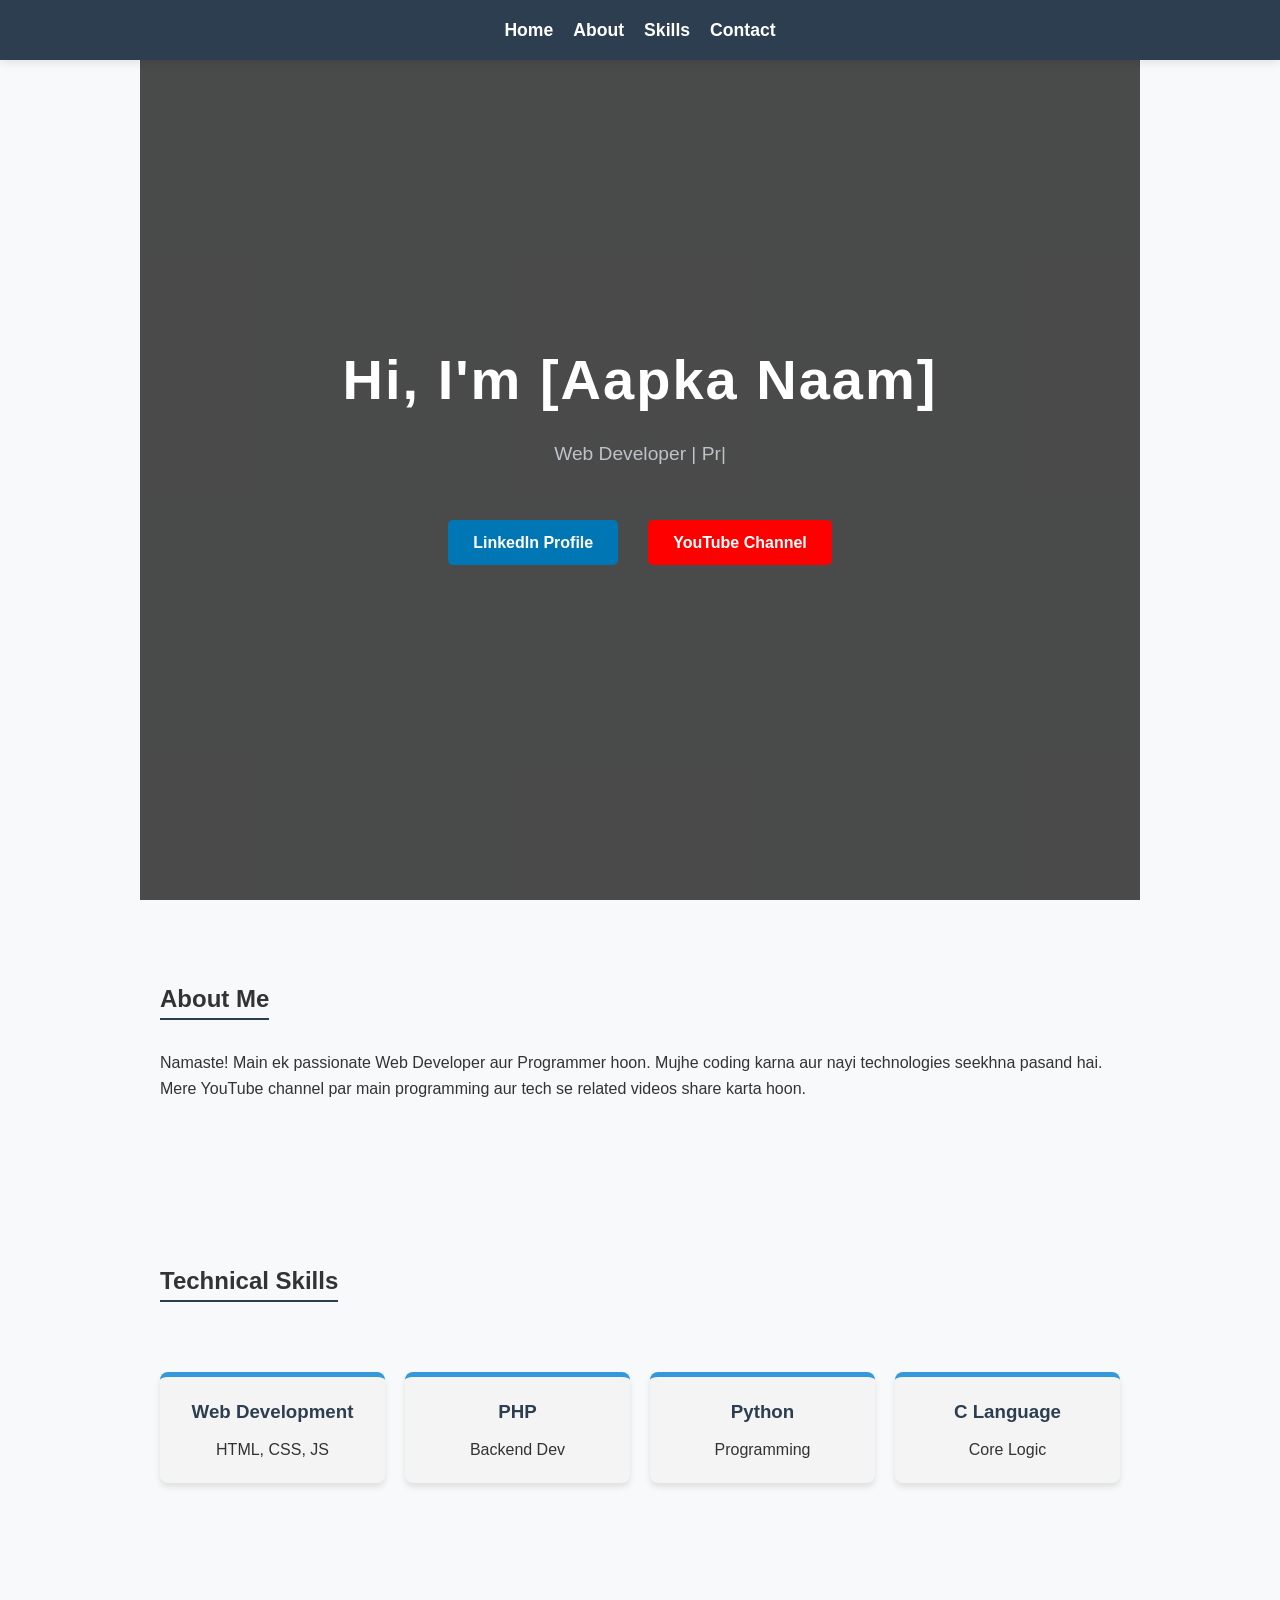
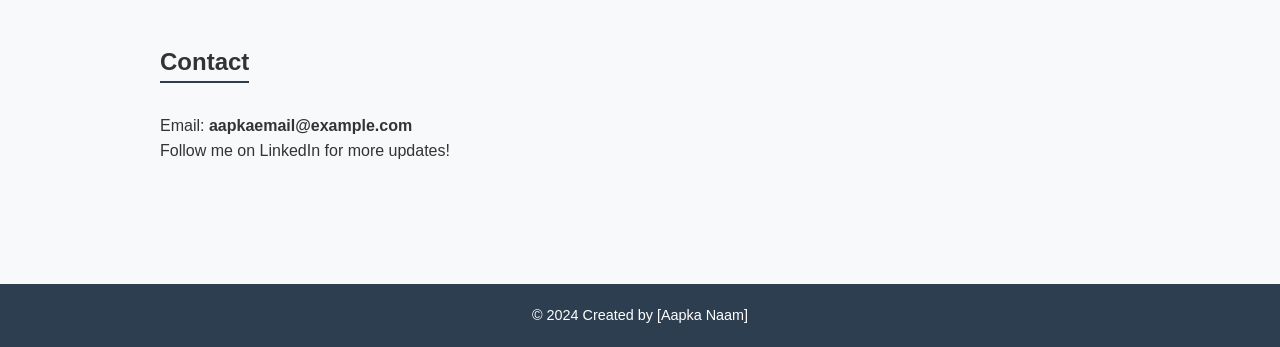
==== index.html @ 99a3a232 "first commit" ====
<!DOCTYPE html>
<html lang="en">
<head>
    <meta charset="UTF-8">
    <meta name="viewport" content="width=device-width, initial-scale=1.0">
    <title>My Portfolio</title>
    <link rel="stylesheet" href="style.css">
    <style>
        /* General Styles */
        body { font-family: 'Arial', sans-serif; margin: 0; padding: 0; line-height: 1.6; color: #333; scroll-behavior: smooth; }
        header { background: #2c3e50; color: #fff; padding: 1rem 0; position: fixed; width: 100%; top: 0; z-index: 1000; }
        nav { display: flex; justify-content: center; gap: 20px; }
        nav a { color: white; text-decoration: none; font-weight: bold; }



        .hero {
    height: 100vh;
    /* Coding background image with dark overlay */
    background: linear-gradient(rgba(0, 0, 0, 0.7), rgba(0, 0, 0, 0.7)), url('https://images.unsplash.com/photo-1498050108023-c5249f4df085?q=80&w=2072&auto=format&fit=crop'); 
    background-size: cover;
    background-position: center;
    background-attachment: fixed; /* Parallax effect ke liye */
    display: flex;
    flex-direction: column;
    justify-content: center;
    align-items: center;
    color: white;
    text-align: center;
}
        /* Sections */
        section { padding: 80px 20px; max-width: 1000px; margin: auto; }
        h2 { border-bottom: 2px solid #2c3e50; display: inline-block; margin-bottom: 30px; }

        /* Skills Grid */
        .skills-container { display: grid; grid-template-columns: repeat(auto-fit, minmax(150px, 1fr)); gap: 20px; text-align: center; }
        .skill-card { padding: 20px; background: #f4f4f4; border-radius: 8px; transition: 0.3s; box-shadow: 0 4px 6px rgba(0,0,0,0.1); }
        .skill-card:hover { transform: translateY(-5px); background: #2c3e50; color: white; }

        /* Social Links */
        .links-container { display: flex; justify-content: center; gap: 30px; margin-top: 20px; }
        .btn { padding: 10px 25px; border-radius: 5px; text-decoration: none; color: white; font-weight: bold; transition: 0.3s; }
        .btn-youtube { background: #ff0000; }
        .btn-linkedin { background: #0077b5; }
        .btn:hover { opacity: 0.8; }

        footer { text-align: center; padding: 20px; background: #2c3e50; color: white; }
    </style>
</head>
<body>

    <header>
        <nav>
            <a href="#home">Home</a>
            <a href="#about">About</a>
            <a href="#skills">Skills</a>
            <a href="#contact">Contact</a>
        </nav>
    </header>

    <section id="home" class="hero">
        <h1>Hi, I'm [Aapka Naam]</h1>
        <p>Web Developer | Programmer | Content Creator</p>
        <div class="links-container">
            <a href="Aapki-LinkedIn-Link" target="_blank" class="btn btn-linkedin">LinkedIn Profile</a>
            <a href="Aapki-YouTube-Link" target="_blank" class="btn btn-youtube">YouTube Channel</a>
        </div>
    </section>

    <section id="about">
        <h2>About Me</h2>
        <p>Namaste! Main ek passionate Web Developer aur Programmer hoon. Mujhe coding karna aur nayi technologies seekhna pasand hai. Mere YouTube channel par main programming aur tech se related videos share karta hoon.</p>
    </section>

    <section id="skills">
        <h2>Technical Skills</h2>
        <div class="skills-container">
            <div class="skill-card"><h3>Web Development</h3><p>HTML, CSS, JS</p></div>
            <div class="skill-card"><h3>PHP</h3><p>Backend Dev</p></div>
            <div class="skill-card"><h3>Python</h3><p>Programming</p></div>
            <div class="skill-card"><h3>C Language</h3><p>Core Logic</p></div>
        </div>
    </section>

    <section id="contact">
        <h2>Contact</h2>
        <p>Email: <strong>aapkaemail@example.com</strong></p>
        <p>Follow me on LinkedIn for more updates!</p>
    </section>

    <footer>
        <p>&copy; 2024 Created by [Aapka Naam]</p>
    </footer>

<script src="Script.js"></script>
</body>
</html>
---- style.css ----
/* 1. Global Reset */
* {
    margin: 0;
    padding: 0;
    box-sizing: border-box;
    font-family: 'Segoe UI', Tahoma, Geneva, Verdana, sans-serif;
}

/* 2. Page Smooth Scrolling */
html {
    scroll-behavior: smooth;
}

body {
    background-color: #f8f9fa;
    color: #333;
}

/* 3. Header & Navigation */
header {
    background: rgba(44, 62, 80, 0.95);
    backdrop-filter: blur(10px); /* Glass effect */
    color: white;
    padding: 15px 0;
    position: fixed;
    width: 100%;
    top: 0;
    z-index: 1000;
    box-shadow: 0 2px 10px rgba(0,0,0,0.1);
}

nav {
    display: flex;
    justify-content: center;
    gap: 30px;
}

nav a {
    color: #ecf0f1;
    text-decoration: none;
    font-size: 1.1rem;
    font-weight: 500;
    transition: 0.3s color;
}

nav a:hover {
    color: #3498db;
}

/* 4. Hero Section Styling */
.hero {
    height: 100vh;
    display: flex;
    flex-direction: column;
    justify-content: center;
    align-items: center;
    background: linear-gradient(135deg, #2c3e50 0%, #000000 100%);
    color: white;
    text-align: center;
    padding: 0 20px;
}

.hero h1 {
    font-size: 3.5rem;
    margin-bottom: 15px;
    letter-spacing: 2px;
}

.hero p {
    font-size: 1.2rem;
    color: #bdc3c7;
    margin-bottom: 30px;
}

/* 5. Buttons Styling */
.links-container {
    display: flex;
    gap: 15px;
}

.btn {
    padding: 12px 25px;
    border-radius: 30px;
    text-decoration: none;
    font-weight: bold;
    transition: transform 0.3s, box-shadow 0.3s;
}

.btn-youtube { background: #e67e22; } /* YouTube Orange/Red */
.btn-linkedin { background: #2980b9; } /* LinkedIn Blue */

.btn:hover {
    transform: translateY(-3px);
    box-shadow: 0 5px 15px rgba(0,0,0,0.3);
}

/* 6. Skills Section (CSS Grid) */
.skills-container {
    display: grid;
    grid-template-columns: repeat(auto-fit, minmax(200px, 1fr));
    gap: 25px;
    margin-top: 40px;
}

.skill-card {
    background: white;
    padding: 30px;
    border-radius: 12px;
    text-align: center;
    box-shadow: 0 4px 6px rgba(0,0,0,0.05);
    transition: 0.3s;
    border-top: 5px solid #3498db;
}

.skill-card:hover {
    transform: translateY(-10px);
    box-shadow: 0 12px 20px rgba(0,0,0,0.1);
}

.skill-card h3 {
    margin-bottom: 10px;
    color: #2c3e50;
}

/* 7. Responsive Design (Mobile Friendly) */
@media (max-width: 768px) {
    .hero h1 { font-size: 2.2rem; }
    nav { gap: 15px; }
    .links-container { flex-direction: column; }
}

/* Typewriter Cursor Animation */
.cursor {
    animation: blink 0.7s infinite;
}

@keyframes blink {
    0% { opacity: 0; }
    50% { opacity: 1; }
    100% { opacity: 0; }
}

/* Scroll hone par header ka style badalne ke liye */
header.sticky {
    padding: 10px 0;
    background: #1a252f;
    box-shadow: 0 5px 20px rgba(0,0,0,0.5);
}
header.sticky nav a {
    color: #f1c40f;
}   
header.sticky nav a:hover {
    color: #e74c3c;
}

/* Footer Styling */
footer {

    background: #2c3e50;
    color: white;
    text-align: center;
    padding: 15px 0;
    position: relative;
    bottom: 0;
    width: 100%;
    margin-top: 40px;
}
footer p {
    margin: 0;
    font-size: 0.9rem;
}
footer a {
    color: #3498db;
    text-decoration: none;
}
footer a:hover {
    text-decoration: underline;
}

/* Additional Utility Classes */
.text-center {
    text-align: center;
}
.mt-20 {
    margin-top: 20px;
}
.mb-20 {
    margin-bottom: 20px;
}
.p-20 {
    padding: 20px;
}
.w-100 {
    width: 100%;
}
.h-100 {
    height: 100%;
}
.d-flex {
    display: flex;
}
.jc-center {
    justify-content: center;
}
.ai-center {
    align-items: center;
}
.gap-15 {
    gap: 15px;
}
.gap-30 {
    gap: 30px;
}
.gap-25 {
    gap: 25px;
}
.bg-white {
    background: white;
}
.bg-dark {
    background: #34495e;
    color: white;
}
.text-white {
    color: white;
}
.text-dark {
    color: #333;
}
.text-primary {
    color: #3498db;
}
.text-secondary {
    color: #7f8c8d;
}

/* End of style.css */
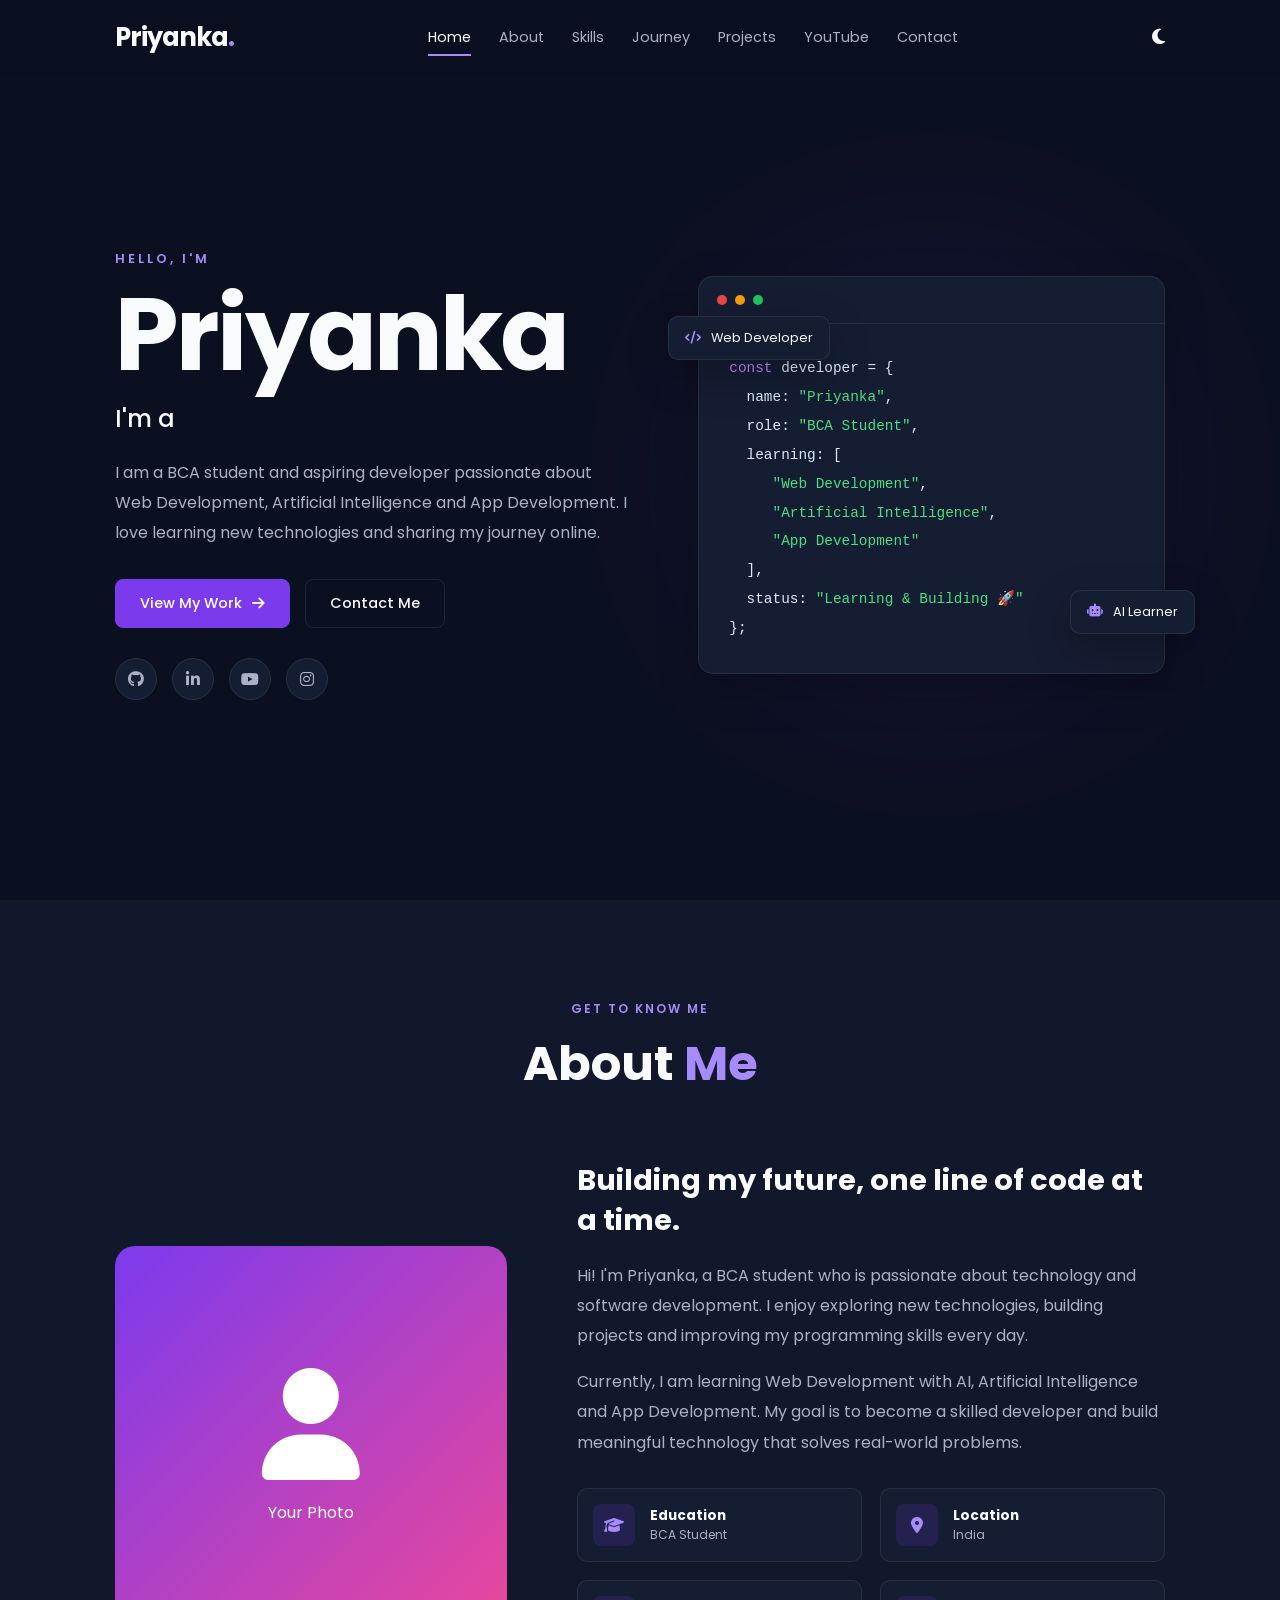
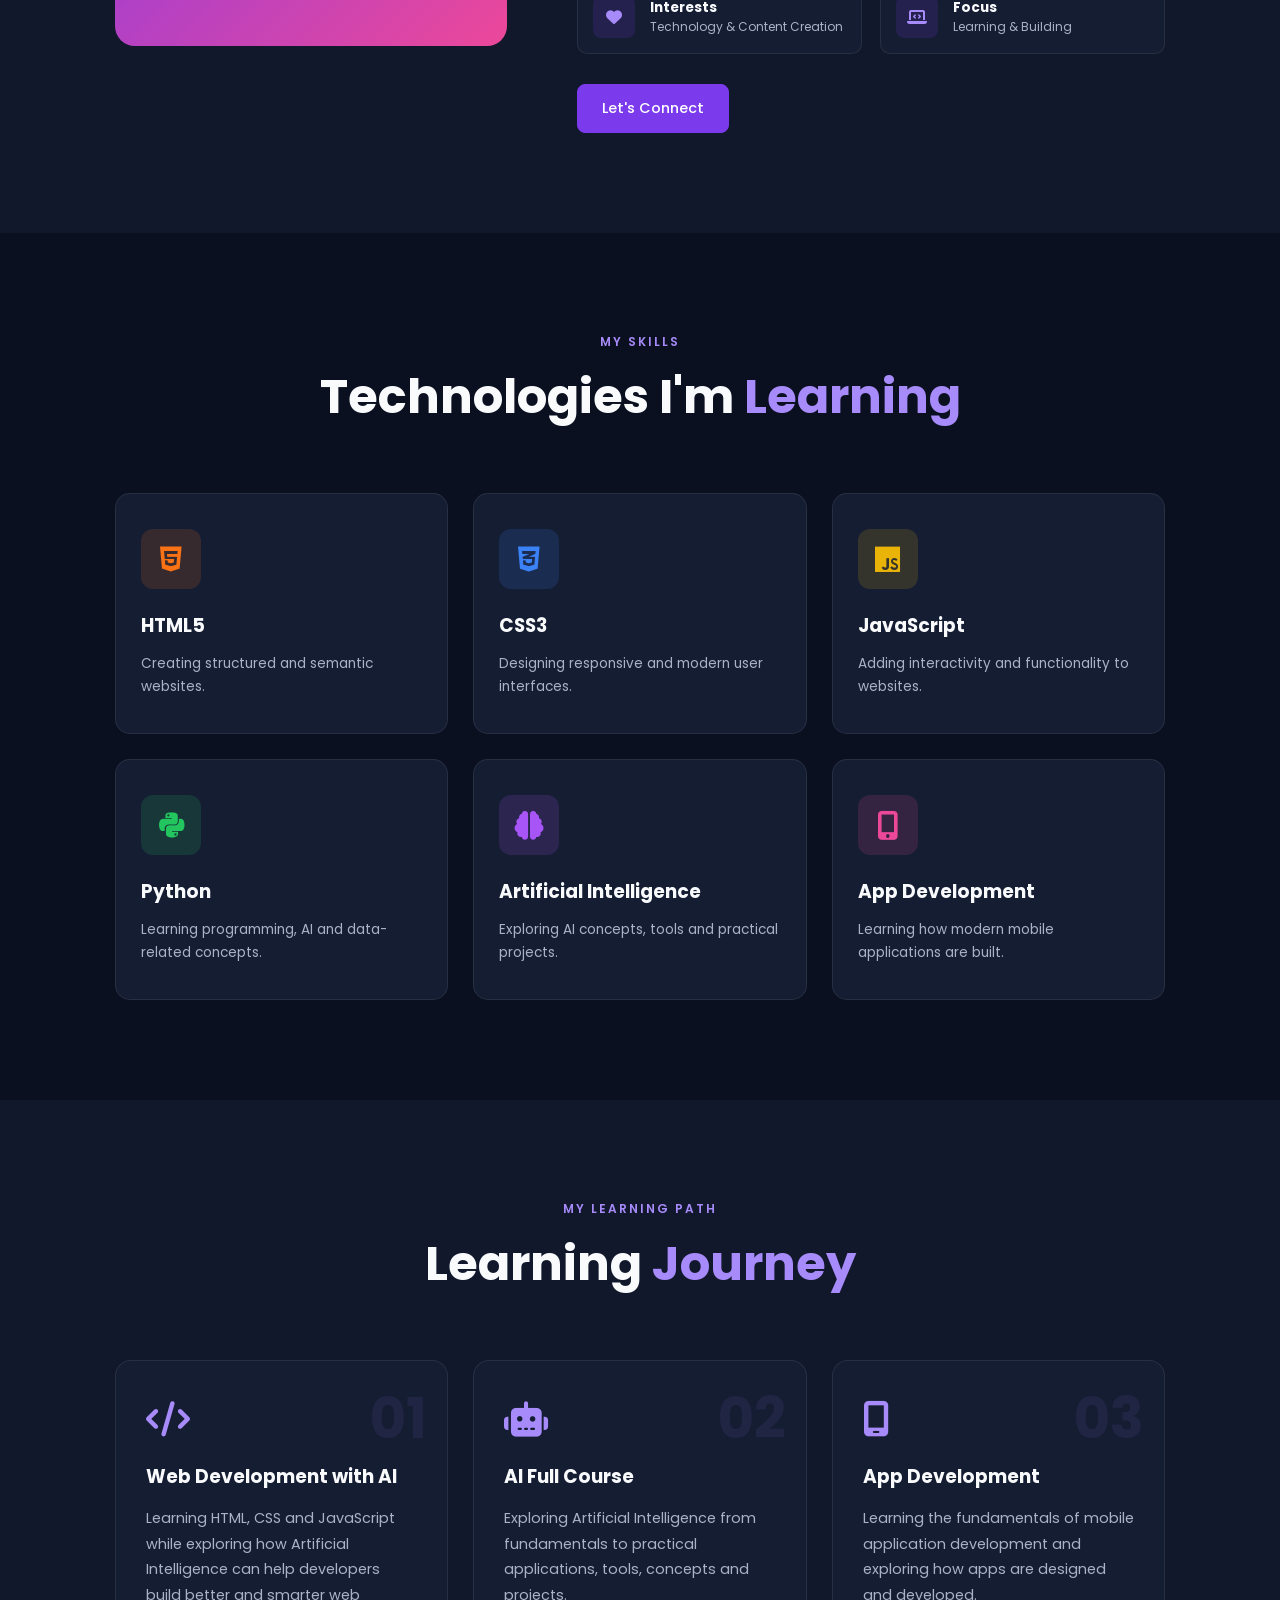
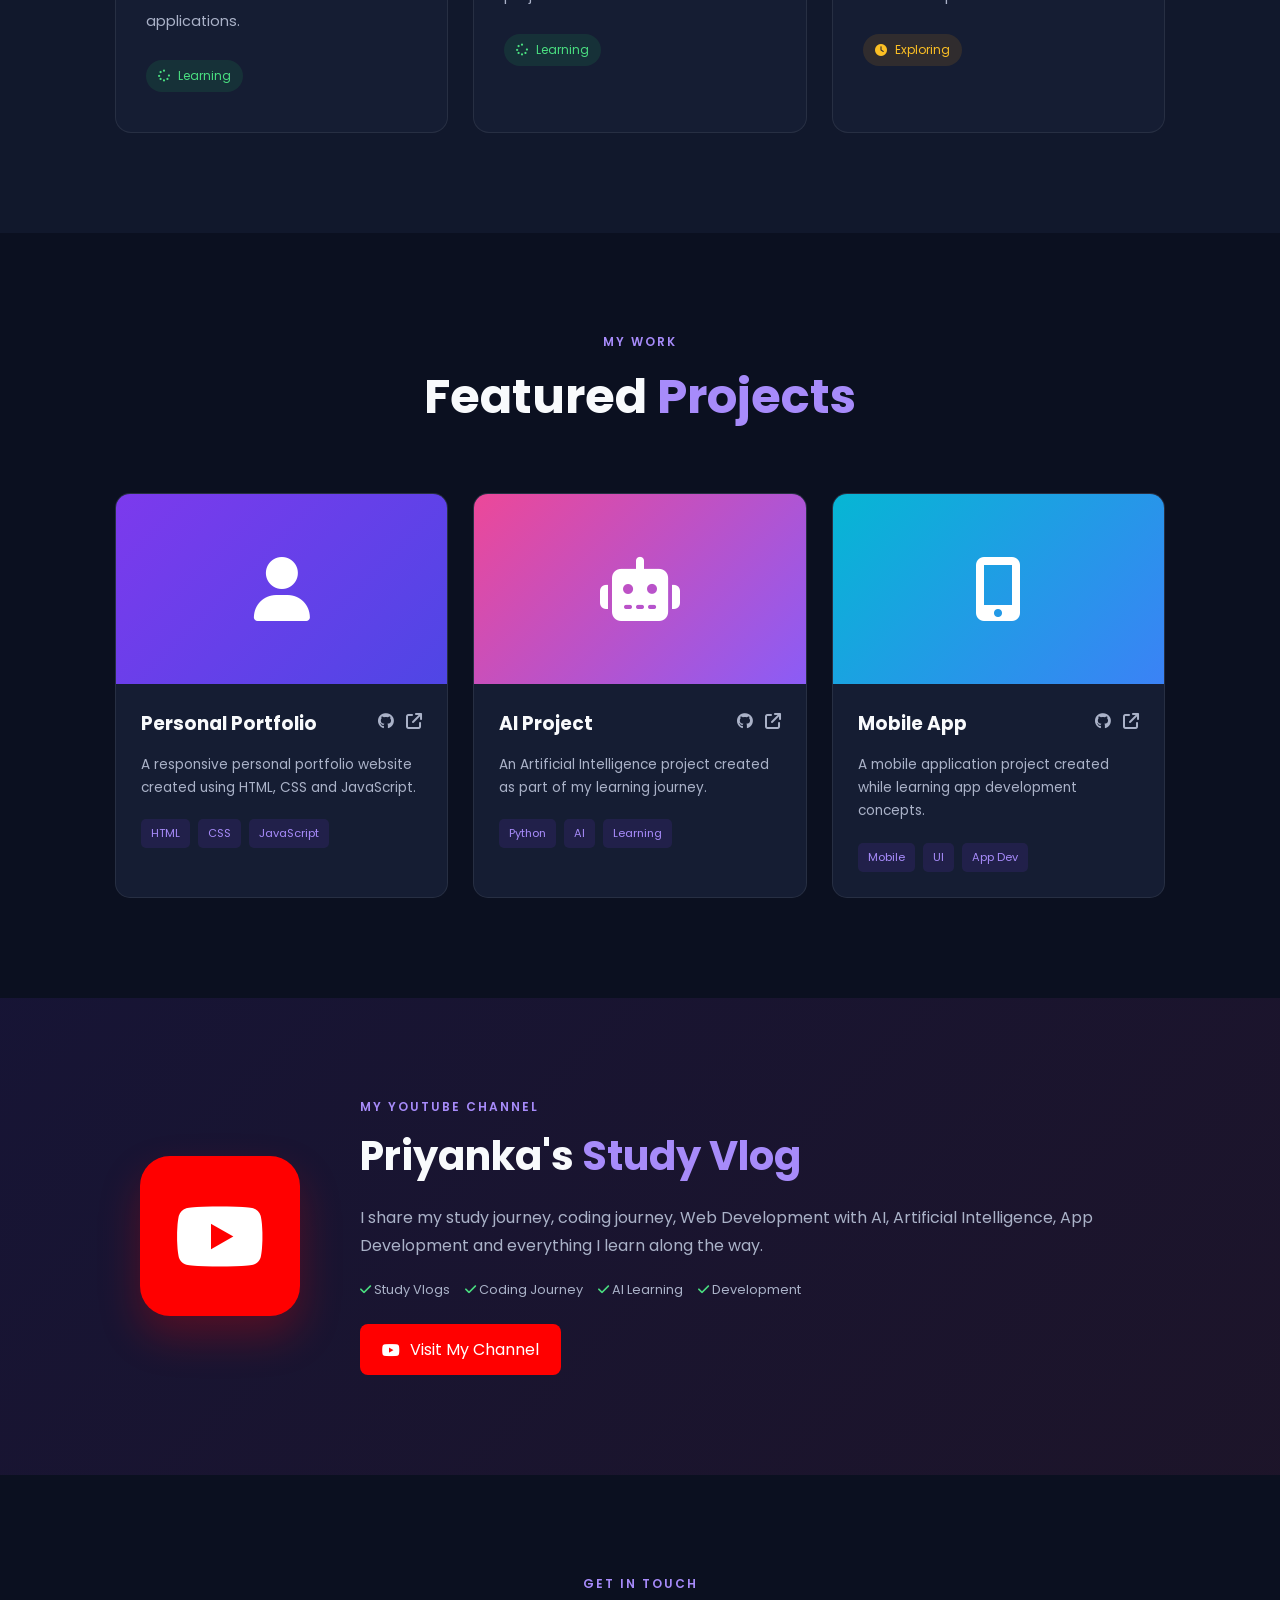
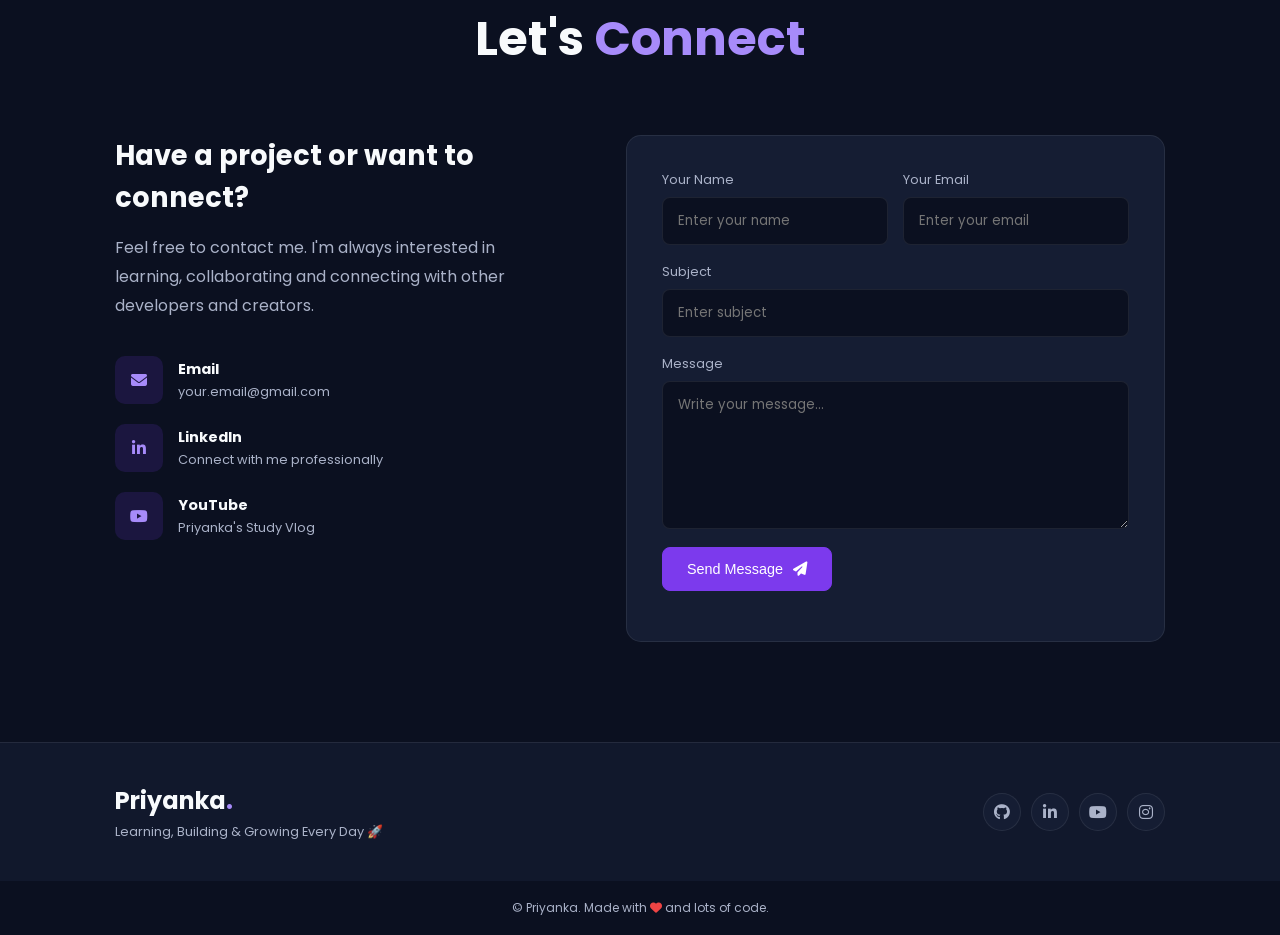
==== commit 8dc12d0e: "Full Project" ====
--- a/index.html
+++ b/index.html
@@ -3,95 +3,788 @@
 <head>
     <meta charset="UTF-8">
     <meta name="viewport" content="width=device-width, initial-scale=1.0">
-    <title>My Portfolio</title>
+
+    <title>Priyanka | Portfolio</title>
+
+    <!-- CSS -->
     <link rel="stylesheet" href="style.css">
-    <style>
-        /* General Styles */
-        body { font-family: 'Arial', sans-serif; margin: 0; padding: 0; line-height: 1.6; color: #333; scroll-behavior: smooth; }
-        header { background: #2c3e50; color: #fff; padding: 1rem 0; position: fixed; width: 100%; top: 0; z-index: 1000; }
-        nav { display: flex; justify-content: center; gap: 20px; }
-        nav a { color: white; text-decoration: none; font-weight: bold; }
-
-
-
-        .hero {
-    height: 100vh;
-    /* Coding background image with dark overlay */
-    background: linear-gradient(rgba(0, 0, 0, 0.7), rgba(0, 0, 0, 0.7)), url('https://images.unsplash.com/photo-1498050108023-c5249f4df085?q=80&w=2072&auto=format&fit=crop'); 
-    background-size: cover;
-    background-position: center;
-    background-attachment: fixed; /* Parallax effect ke liye */
-    display: flex;
-    flex-direction: column;
-    justify-content: center;
-    align-items: center;
-    color: white;
-    text-align: center;
-}
-        /* Sections */
-        section { padding: 80px 20px; max-width: 1000px; margin: auto; }
-        h2 { border-bottom: 2px solid #2c3e50; display: inline-block; margin-bottom: 30px; }
-
-        /* Skills Grid */
-        .skills-container { display: grid; grid-template-columns: repeat(auto-fit, minmax(150px, 1fr)); gap: 20px; text-align: center; }
-        .skill-card { padding: 20px; background: #f4f4f4; border-radius: 8px; transition: 0.3s; box-shadow: 0 4px 6px rgba(0,0,0,0.1); }
-        .skill-card:hover { transform: translateY(-5px); background: #2c3e50; color: white; }
-
-        /* Social Links */
-        .links-container { display: flex; justify-content: center; gap: 30px; margin-top: 20px; }
-        .btn { padding: 10px 25px; border-radius: 5px; text-decoration: none; color: white; font-weight: bold; transition: 0.3s; }
-        .btn-youtube { background: #ff0000; }
-        .btn-linkedin { background: #0077b5; }
-        .btn:hover { opacity: 0.8; }
-
-        footer { text-align: center; padding: 20px; background: #2c3e50; color: white; }
-    </style>
+
+    <!-- Font Awesome Icons -->
+    <link rel="stylesheet"
+        href="https://cdnjs.cloudflare.com/ajax/libs/font-awesome/6.5.2/css/all.min.css">
+
+    <!-- Google Fonts -->
+    <link rel="preconnect" href="https://fonts.googleapis.com">
+    <link rel="preconnect" href="https://fonts.gstatic.com" crossorigin>
+
+    <link
+        href="https://fonts.googleapis.com/css2?family=Poppins:wght@300;400;500;600;700;800&display=swap"
+        rel="stylesheet">
 </head>
+
 <body>
 
-    <header>
-        <nav>
-            <a href="#home">Home</a>
+    <!-- ================= NAVBAR ================= -->
+    <header class="header">
+        <a href="#home" class="logo">
+            Priyanka<span>.</span>
+        </a>
+
+        <nav class="navbar">
+            <a href="#home" class="active">Home</a>
             <a href="#about">About</a>
             <a href="#skills">Skills</a>
+            <a href="#journey">Journey</a>
+            <a href="#projects">Projects</a>
+            <a href="#youtube">YouTube</a>
             <a href="#contact">Contact</a>
         </nav>
+
+        <div class="header-icons">
+            <button id="theme-btn" aria-label="Toggle Theme">
+                <i class="fa-solid fa-moon"></i>
+            </button>
+
+            <div id="menu-icon">
+                <i class="fa-solid fa-bars"></i>
+            </div>
+        </div>
     </header>
 
-    <section id="home" class="hero">
-        <h1>Hi, I'm [Aapka Naam]</h1>
-        <p>Web Developer | Programmer | Content Creator</p>
-        <div class="links-container">
-            <a href="Aapki-LinkedIn-Link" target="_blank" class="btn btn-linkedin">LinkedIn Profile</a>
-            <a href="Aapki-YouTube-Link" target="_blank" class="btn btn-youtube">YouTube Channel</a>
-        </div>
+
+    <!-- ================= HOME ================= -->
+    <section class="home" id="home">
+
+        <div class="home-content">
+
+            <p class="hello">HELLO, I'M</p>
+
+            <h1>Priyanka</h1>
+
+            <h3>
+                I'm a
+                <span id="typing-text"></span>
+            </h3>
+
+            <p class="home-description">
+                I am a BCA student and aspiring developer passionate about
+                Web Development, Artificial Intelligence and App Development.
+                I love learning new technologies and sharing my journey online.
+            </p>
+
+            <div class="home-buttons">
+                <a href="#projects" class="btn">
+                    View My Work
+                    <i class="fa-solid fa-arrow-right"></i>
+                </a>
+
+                <a href="#contact" class="btn btn-outline">
+                    Contact Me
+                </a>
+            </div>
+
+            <div class="social-icons">
+                <!-- Replace # with your actual links -->
+                <a href="#" aria-label="GitHub">
+                    <i class="fa-brands fa-github"></i>
+                </a>
+
+                <a href="#" aria-label="LinkedIn">
+                    <i class="fa-brands fa-linkedin-in"></i>
+                </a>
+
+                <a href="#" aria-label="YouTube">
+                    <i class="fa-brands fa-youtube"></i>
+                </a>
+
+                <a href="#" aria-label="Instagram">
+                    <i class="fa-brands fa-instagram"></i>
+                </a>
+            </div>
+
+        </div>
+
+
+        <!-- Hero Card -->
+        <div class="home-image">
+
+            <div class="image-glow"></div>
+
+            <div class="developer-card">
+
+                <div class="card-top">
+                    <div class="card-dots">
+                        <span></span>
+                        <span></span>
+                        <span></span>
+                    </div>
+                </div>
+
+                <div class="code-content">
+
+                    <p><span class="purple">const</span> developer = {</p>
+
+                    <p>
+                        &nbsp;&nbsp;name:
+                        <span class="green">"Priyanka"</span>,
+                    </p>
+
+                    <p>
+                        &nbsp;&nbsp;role:
+                        <span class="green">"BCA Student"</span>,
+                    </p>
+
+                    <p>
+                        &nbsp;&nbsp;learning:
+                        [
+                    </p>
+
+                    <p>
+                        &nbsp;&nbsp;&nbsp;&nbsp;
+                        <span class="green">"Web Development"</span>,
+                    </p>
+
+                    <p>
+                        &nbsp;&nbsp;&nbsp;&nbsp;
+                        <span class="green">"Artificial Intelligence"</span>,
+                    </p>
+
+                    <p>
+                        &nbsp;&nbsp;&nbsp;&nbsp;
+                        <span class="green">"App Development"</span>
+                    </p>
+
+                    <p>&nbsp;&nbsp;],</p>
+
+                    <p>
+                        &nbsp;&nbsp;status:
+                        <span class="green">"Learning & Building 🚀"</span>
+                    </p>
+
+                    <p>};</p>
+
+                </div>
+
+            </div>
+
+            <div class="floating-card card-one">
+                <i class="fa-solid fa-code"></i>
+                <span>Web Developer</span>
+            </div>
+
+            <div class="floating-card card-two">
+                <i class="fa-solid fa-robot"></i>
+                <span>AI Learner</span>
+            </div>
+
+        </div>
+
     </section>
 
-    <section id="about">
-        <h2>About Me</h2>
-        <p>Namaste! Main ek passionate Web Developer aur Programmer hoon. Mujhe coding karna aur nayi technologies seekhna pasand hai. Mere YouTube channel par main programming aur tech se related videos share karta hoon.</p>
+
+    <!-- ================= ABOUT ================= -->
+    <section class="about" id="about">
+
+        <div class="section-heading">
+            <p>GET TO KNOW ME</p>
+            <h2>About <span>Me</span></h2>
+        </div>
+
+        <div class="about-container">
+
+            <div class="about-image">
+                <!-- Add your image here later -->
+                <div class="profile-placeholder">
+                    <i class="fa-solid fa-user"></i>
+                    <span>Your Photo</span>
+                </div>
+            </div>
+
+            <div class="about-content">
+
+                <h3>
+                    Building my future, one line of code at a time.
+                </h3>
+
+                <p>
+                    Hi! I'm Priyanka, a BCA student who is passionate about
+                    technology and software development. I enjoy exploring
+                    new technologies, building projects and improving my
+                    programming skills every day.
+                </p>
+
+                <p>
+                    Currently, I am learning Web Development with AI,
+                    Artificial Intelligence and App Development. My goal is
+                    to become a skilled developer and build meaningful
+                    technology that solves real-world problems.
+                </p>
+
+                <div class="about-info">
+
+                    <div class="info-box">
+                        <i class="fa-solid fa-graduation-cap"></i>
+
+                        <div>
+                            <h4>Education</h4>
+                            <p>BCA Student</p>
+                        </div>
+                    </div>
+
+                    <div class="info-box">
+                        <i class="fa-solid fa-location-dot"></i>
+
+                        <div>
+                            <h4>Location</h4>
+                            <p>India</p>
+                        </div>
+                    </div>
+
+                    <div class="info-box">
+                        <i class="fa-solid fa-heart"></i>
+
+                        <div>
+                            <h4>Interests</h4>
+                            <p>Technology & Content Creation</p>
+                        </div>
+                    </div>
+
+                    <div class="info-box">
+                        <i class="fa-solid fa-laptop-code"></i>
+
+                        <div>
+                            <h4>Focus</h4>
+                            <p>Learning & Building</p>
+                        </div>
+                    </div>
+
+                </div>
+
+                <a href="#contact" class="btn">
+                    Let's Connect
+                </a>
+
+            </div>
+
+        </div>
+
     </section>
 
-    <section id="skills">
-        <h2>Technical Skills</h2>
+
+    <!-- ================= SKILLS ================= -->
+    <section class="skills" id="skills">
+
+        <div class="section-heading">
+            <p>MY SKILLS</p>
+            <h2>Technologies I'm <span>Learning</span></h2>
+        </div>
+
         <div class="skills-container">
-            <div class="skill-card"><h3>Web Development</h3><p>HTML, CSS, JS</p></div>
-            <div class="skill-card"><h3>PHP</h3><p>Backend Dev</p></div>
-            <div class="skill-card"><h3>Python</h3><p>Programming</p></div>
-            <div class="skill-card"><h3>C Language</h3><p>Core Logic</p></div>
-        </div>
+
+            <div class="skill-card">
+                <div class="skill-icon html">
+                    <i class="fa-brands fa-html5"></i>
+                </div>
+
+                <h3>HTML5</h3>
+                <p>Creating structured and semantic websites.</p>
+            </div>
+
+
+            <div class="skill-card">
+                <div class="skill-icon css">
+                    <i class="fa-brands fa-css3-alt"></i>
+                </div>
+
+                <h3>CSS3</h3>
+                <p>Designing responsive and modern user interfaces.</p>
+            </div>
+
+
+            <div class="skill-card">
+                <div class="skill-icon javascript">
+                    <i class="fa-brands fa-js"></i>
+                </div>
+
+                <h3>JavaScript</h3>
+                <p>Adding interactivity and functionality to websites.</p>
+            </div>
+
+
+            <div class="skill-card">
+                <div class="skill-icon python">
+                    <i class="fa-brands fa-python"></i>
+                </div>
+
+                <h3>Python</h3>
+                <p>Learning programming, AI and data-related concepts.</p>
+            </div>
+
+
+            <div class="skill-card">
+                <div class="skill-icon ai">
+                    <i class="fa-solid fa-brain"></i>
+                </div>
+
+                <h3>Artificial Intelligence</h3>
+                <p>Exploring AI concepts, tools and practical projects.</p>
+            </div>
+
+
+            <div class="skill-card">
+                <div class="skill-icon mobile">
+                    <i class="fa-solid fa-mobile-screen-button"></i>
+                </div>
+
+                <h3>App Development</h3>
+                <p>Learning how modern mobile applications are built.</p>
+            </div>
+
+        </div>
+
     </section>
 
-    <section id="contact">
-        <h2>Contact</h2>
-        <p>Email: <strong>aapkaemail@example.com</strong></p>
-        <p>Follow me on LinkedIn for more updates!</p>
+
+    <!-- ================= JOURNEY ================= -->
+    <section class="journey" id="journey">
+
+        <div class="section-heading">
+            <p>MY LEARNING PATH</p>
+            <h2>Learning <span>Journey</span></h2>
+        </div>
+
+        <div class="journey-container">
+
+            <div class="journey-card">
+                <div class="journey-number">01</div>
+
+                <i class="fa-solid fa-code"></i>
+
+                <h3>Web Development with AI</h3>
+
+                <p>
+                    Learning HTML, CSS and JavaScript while exploring how
+                    Artificial Intelligence can help developers build
+                    better and smarter web applications.
+                </p>
+
+                <span class="status learning">
+                    <i class="fa-solid fa-spinner"></i>
+                    Learning
+                </span>
+            </div>
+
+
+            <div class="journey-card">
+                <div class="journey-number">02</div>
+
+                <i class="fa-solid fa-robot"></i>
+
+                <h3>AI Full Course</h3>
+
+                <p>
+                    Exploring Artificial Intelligence from fundamentals to
+                    practical applications, tools, concepts and projects.
+                </p>
+
+                <span class="status learning">
+                    <i class="fa-solid fa-spinner"></i>
+                    Learning
+                </span>
+            </div>
+
+
+            <div class="journey-card">
+                <div class="journey-number">03</div>
+
+                <i class="fa-solid fa-mobile-screen"></i>
+
+                <h3>App Development</h3>
+
+                <p>
+                    Learning the fundamentals of mobile application
+                    development and exploring how apps are designed
+                    and developed.
+                </p>
+
+                <span class="status upcoming">
+                    <i class="fa-solid fa-clock"></i>
+                    Exploring
+                </span>
+            </div>
+
+        </div>
+
     </section>
 
-    <footer>
-        <p>&copy; 2024 Created by [Aapka Naam]</p>
+
+    <!-- ================= PROJECTS ================= -->
+    <section class="projects" id="projects">
+
+        <div class="section-heading">
+            <p>MY WORK</p>
+            <h2>Featured <span>Projects</span></h2>
+        </div>
+
+        <div class="projects-container">
+
+            <!-- Project 1 -->
+            <div class="project-card">
+
+                <div class="project-image gradient-one">
+                    <i class="fa-solid fa-user"></i>
+                </div>
+
+                <div class="project-content">
+
+                    <div class="project-title">
+                        <h3>Personal Portfolio</h3>
+
+                        <div>
+                            <a href="#" title="GitHub">
+                                <i class="fa-brands fa-github"></i>
+                            </a>
+
+                            <a href="#" title="Live Demo">
+                                <i class="fa-solid fa-arrow-up-right-from-square"></i>
+                            </a>
+                        </div>
+                    </div>
+
+                    <p>
+                        A responsive personal portfolio website created using
+                        HTML, CSS and JavaScript.
+                    </p>
+
+                    <div class="project-tags">
+                        <span>HTML</span>
+                        <span>CSS</span>
+                        <span>JavaScript</span>
+                    </div>
+
+                </div>
+
+            </div>
+
+
+            <!-- Project 2 -->
+            <div class="project-card">
+
+                <div class="project-image gradient-two">
+                    <i class="fa-solid fa-robot"></i>
+                </div>
+
+                <div class="project-content">
+
+                    <div class="project-title">
+                        <h3>AI Project</h3>
+
+                        <div>
+                            <a href="#">
+                                <i class="fa-brands fa-github"></i>
+                            </a>
+
+                            <a href="#">
+                                <i class="fa-solid fa-arrow-up-right-from-square"></i>
+                            </a>
+                        </div>
+                    </div>
+
+                    <p>
+                        An Artificial Intelligence project created as part of
+                        my learning journey.
+                    </p>
+
+                    <div class="project-tags">
+                        <span>Python</span>
+                        <span>AI</span>
+                        <span>Learning</span>
+                    </div>
+
+                </div>
+
+            </div>
+
+
+            <!-- Project 3 -->
+            <div class="project-card">
+
+                <div class="project-image gradient-three">
+                    <i class="fa-solid fa-mobile-screen-button"></i>
+                </div>
+
+                <div class="project-content">
+
+                    <div class="project-title">
+                        <h3>Mobile App</h3>
+
+                        <div>
+                            <a href="#">
+                                <i class="fa-brands fa-github"></i>
+                            </a>
+
+                            <a href="#">
+                                <i class="fa-solid fa-arrow-up-right-from-square"></i>
+                            </a>
+                        </div>
+                    </div>
+
+                    <p>
+                        A mobile application project created while learning
+                        app development concepts.
+                    </p>
+
+                    <div class="project-tags">
+                        <span>Mobile</span>
+                        <span>UI</span>
+                        <span>App Dev</span>
+                    </div>
+
+                </div>
+
+            </div>
+
+        </div>
+
+    </section>
+
+
+    <!-- ================= YOUTUBE ================= -->
+    <section class="youtube" id="youtube">
+
+        <div class="youtube-container">
+
+            <div class="youtube-icon">
+                <i class="fa-brands fa-youtube"></i>
+            </div>
+
+            <div class="youtube-content">
+
+                <p>MY YOUTUBE CHANNEL</p>
+
+                <h2>Priyanka's <span>Study Vlog</span></h2>
+
+                <p class="youtube-description">
+                    I share my study journey, coding journey, Web Development
+                    with AI, Artificial Intelligence, App Development and
+                    everything I learn along the way.
+                </p>
+
+                <div class="youtube-topics">
+
+                    <span>
+                        <i class="fa-solid fa-check"></i>
+                        Study Vlogs
+                    </span>
+
+                    <span>
+                        <i class="fa-solid fa-check"></i>
+                        Coding Journey
+                    </span>
+
+                    <span>
+                        <i class="fa-solid fa-check"></i>
+                        AI Learning
+                    </span>
+
+                    <span>
+                        <i class="fa-solid fa-check"></i>
+                        Development
+                    </span>
+
+                </div>
+
+                <!-- Replace # with your YouTube channel link -->
+                <a href="#" class="youtube-btn" target="_blank">
+                    <i class="fa-brands fa-youtube"></i>
+                    Visit My Channel
+                </a>
+
+            </div>
+
+        </div>
+
+    </section>
+
+
+    <!-- ================= CONTACT ================= -->
+    <section class="contact" id="contact">
+
+        <div class="section-heading">
+            <p>GET IN TOUCH</p>
+            <h2>Let's <span>Connect</span></h2>
+        </div>
+
+        <div class="contact-container">
+
+            <div class="contact-info">
+
+                <h3>Have a project or want to connect?</h3>
+
+                <p>
+                    Feel free to contact me. I'm always interested in
+                    learning, collaborating and connecting with other
+                    developers and creators.
+                </p>
+
+                <div class="contact-item">
+
+                    <div class="contact-icon">
+                        <i class="fa-solid fa-envelope"></i>
+                    </div>
+
+                    <div>
+                        <h4>Email</h4>
+                        <p>your.email@gmail.com</p>
+                    </div>
+
+                </div>
+
+
+                <div class="contact-item">
+
+                    <div class="contact-icon">
+                        <i class="fa-brands fa-linkedin-in"></i>
+                    </div>
+
+                    <div>
+                        <h4>LinkedIn</h4>
+                        <p>Connect with me professionally</p>
+                    </div>
+
+                </div>
+
+
+                <div class="contact-item">
+
+                    <div class="contact-icon">
+                        <i class="fa-brands fa-youtube"></i>
+                    </div>
+
+                    <div>
+                        <h4>YouTube</h4>
+                        <p>Priyanka's Study Vlog</p>
+                    </div>
+
+                </div>
+
+            </div>
+
+
+            <!-- Contact Form -->
+            <form class="contact-form" id="contact-form">
+
+                <div class="input-row">
+
+                    <div class="input-box">
+                        <label>Your Name</label>
+                        <input
+                            type="text"
+                            id="name"
+                            placeholder="Enter your name"
+                            required>
+                    </div>
+
+                    <div class="input-box">
+                        <label>Your Email</label>
+                        <input
+                            type="email"
+                            id="email"
+                            placeholder="Enter your email"
+                            required>
+                    </div>
+
+                </div>
+
+
+                <div class="input-box">
+                    <label>Subject</label>
+                    <input
+                        type="text"
+                        id="subject"
+                        placeholder="Enter subject"
+                        required>
+                </div>
+
+
+                <div class="input-box">
+                    <label>Message</label>
+
+                    <textarea
+                        id="message"
+                        rows="6"
+                        placeholder="Write your message..."
+                        required></textarea>
+                </div>
+
+
+                <button type="submit" class="btn">
+                    Send Message
+                    <i class="fa-solid fa-paper-plane"></i>
+                </button>
+
+                <p id="form-message"></p>
+
+            </form>
+
+        </div>
+
+    </section>
+
+
+    <!-- ================= FOOTER ================= -->
+    <footer class="footer">
+
+        <div>
+            <a href="#home" class="footer-logo">
+                Priyanka<span>.</span>
+            </a>
+
+            <p>
+                Learning, Building & Growing Every Day 🚀
+            </p>
+        </div>
+
+
+        <div class="footer-social">
+
+            <a href="#">
+                <i class="fa-brands fa-github"></i>
+            </a>
+
+            <a href="#">
+                <i class="fa-brands fa-linkedin-in"></i>
+            </a>
+
+            <a href="#">
+                <i class="fa-brands fa-youtube"></i>
+            </a>
+
+            <a href="#">
+                <i class="fa-brands fa-instagram"></i>
+            </a>
+
+        </div>
+
     </footer>
 
-<script src="Script.js"></script>
+
+    <div class="copyright">
+        <p>
+            © <span id="year"></span> Priyanka. Made with
+            <i class="fa-solid fa-heart"></i> and lots of code.
+        </p>
+    </div>
+
+
+    <!-- Scroll To Top -->
+    <button id="scroll-top" aria-label="Scroll to top">
+        <i class="fa-solid fa-arrow-up"></i>
+    </button>
+
+
+    <!-- JavaScript -->
+    <script src="script.js"></script>
+
 </body>
-</html>+</html>
--- a/style.css
+++ b/style.css
@@ -1,238 +1,1605 @@
-/* 1. Global Reset */
+/* ==============================
+   ROOT VARIABLES
+================================= */
+
+:root {
+    --primary: #7c3aed;
+    --primary-light: #a78bfa;
+    --secondary: #ec4899;
+
+    --bg-color: #0b1020;
+    --bg-secondary: #11182c;
+    --card-bg: #151d33;
+
+    --text-color: #f8fafc;
+    --text-light: #aab2c8;
+
+    --border-color: rgba(255, 255, 255, 0.08);
+
+    --shadow: 0 15px 40px rgba(0, 0, 0, 0.25);
+
+    --transition: all 0.3s ease;
+}
+
+
+/* Light Theme */
+
+body.light-theme {
+    --bg-color: #f7f7fb;
+    --bg-secondary: #ffffff;
+    --card-bg: #ffffff;
+
+    --text-color: #171a2b;
+    --text-light: #667085;
+
+    --border-color: rgba(0, 0, 0, 0.08);
+
+    --shadow: 0 15px 40px rgba(30, 41, 59, 0.08);
+}
+
+
+/* ==============================
+   RESET
+================================= */
+
 * {
     margin: 0;
     padding: 0;
     box-sizing: border-box;
-    font-family: 'Segoe UI', Tahoma, Geneva, Verdana, sans-serif;
-}
-
-/* 2. Page Smooth Scrolling */
+}
+
+
 html {
     scroll-behavior: smooth;
-}
+    scroll-padding-top: 90px;
+}
+
 
 body {
-    background-color: #f8f9fa;
-    color: #333;
-}
-
-/* 3. Header & Navigation */
-header {
-    background: rgba(44, 62, 80, 0.95);
-    backdrop-filter: blur(10px); /* Glass effect */
+    font-family: "Poppins", sans-serif;
+    background: var(--bg-color);
+    color: var(--text-color);
+    overflow-x: hidden;
+    transition: var(--transition);
+}
+
+
+a {
+    text-decoration: none;
+    color: inherit;
+}
+
+
+ul {
+    list-style: none;
+}
+
+
+section {
+    padding: 100px 9%;
+}
+
+
+/* ==============================
+   NAVBAR
+================================= */
+
+.header {
+    width: 100%;
+    height: 75px;
+
+    padding: 0 9%;
+
+    display: flex;
+    align-items: center;
+    justify-content: space-between;
+
+    position: fixed;
+    top: 0;
+    left: 0;
+
+    z-index: 1000;
+
+    background: rgba(11, 16, 32, 0.8);
+    backdrop-filter: blur(15px);
+
+    border-bottom: 1px solid transparent;
+
+    transition: var(--transition);
+}
+
+
+body.light-theme .header {
+    background: rgba(255, 255, 255, 0.8);
+}
+
+
+.header.scrolled {
+    border-bottom: 1px solid var(--border-color);
+}
+
+
+.logo {
+    font-size: 1.6rem;
+    font-weight: 700;
+    letter-spacing: -1px;
+}
+
+
+.logo span,
+.footer-logo span,
+.section-heading span,
+.youtube-content h2 span {
+    color: var(--primary-light);
+}
+
+
+.navbar {
+    display: flex;
+    gap: 28px;
+}
+
+
+.navbar a {
+    color: var(--text-light);
+    font-size: 0.9rem;
+    transition: var(--transition);
+    position: relative;
+}
+
+
+.navbar a:hover,
+.navbar a.active {
+    color: var(--text-color);
+}
+
+
+.navbar a::after {
+    content: "";
+
+    position: absolute;
+
+    width: 0;
+    height: 2px;
+
+    left: 0;
+    bottom: -8px;
+
+    background: var(--primary-light);
+
+    transition: var(--transition);
+}
+
+
+.navbar a:hover::after,
+.navbar a.active::after {
+    width: 100%;
+}
+
+
+.header-icons {
+    display: flex;
+    align-items: center;
+    gap: 18px;
+}
+
+
+#theme-btn,
+#menu-icon {
+    background: transparent;
+    border: none;
+
+    color: var(--text-color);
+
+    font-size: 1.1rem;
+
+    cursor: pointer;
+}
+
+
+#menu-icon {
+    display: none;
+}
+
+
+/* ==============================
+   HOME
+================================= */
+
+.home {
+    min-height: 100vh;
+
+    padding-top: 150px;
+
+    display: grid;
+    grid-template-columns: 1.1fr 1fr;
+
+    align-items: center;
+    gap: 70px;
+
+    position: relative;
+}
+
+
+.hello {
+    color: var(--primary-light);
+    font-size: 0.8rem;
+    font-weight: 600;
+
+    letter-spacing: 3px;
+
+    margin-bottom: 15px;
+}
+
+
+.home-content h1 {
+    font-size: clamp(3.5rem, 8vw, 6.5rem);
+
+    line-height: 1;
+
+    margin-bottom: 15px;
+
+    letter-spacing: -3px;
+}
+
+
+.home-content h3 {
+    font-size: 1.5rem;
+    font-weight: 500;
+
+    margin-bottom: 22px;
+}
+
+
+#typing-text {
+    color: var(--primary-light);
+}
+
+
+.home-description {
+    max-width: 600px;
+
+    color: var(--text-light);
+
+    line-height: 1.9;
+
+    margin-bottom: 30px;
+}
+
+
+.home-buttons {
+    display: flex;
+    gap: 15px;
+
+    flex-wrap: wrap;
+
+    margin-bottom: 30px;
+}
+
+
+/* ==============================
+   BUTTONS
+================================= */
+
+.btn {
+    display: inline-flex;
+    align-items: center;
+    justify-content: center;
+    gap: 10px;
+
+    padding: 13px 24px;
+
+    border-radius: 8px;
+
+    background: var(--primary);
+
     color: white;
-    padding: 15px 0;
-    position: fixed;
-    width: 100%;
-    top: 0;
-    z-index: 1000;
-    box-shadow: 0 2px 10px rgba(0,0,0,0.1);
-}
-
-nav {
-    display: flex;
-    justify-content: center;
-    gap: 30px;
-}
-
-nav a {
-    color: #ecf0f1;
-    text-decoration: none;
-    font-size: 1.1rem;
+
+    border: 1px solid var(--primary);
+
+    font-size: 0.9rem;
     font-weight: 500;
-    transition: 0.3s color;
-}
-
-nav a:hover {
-    color: #3498db;
-}
-
-/* 4. Hero Section Styling */
-.hero {
-    height: 100vh;
-    display: flex;
-    flex-direction: column;
-    justify-content: center;
-    align-items: center;
-    background: linear-gradient(135deg, #2c3e50 0%, #000000 100%);
-    color: white;
-    text-align: center;
-    padding: 0 20px;
-}
-
-.hero h1 {
-    font-size: 3.5rem;
-    margin-bottom: 15px;
-    letter-spacing: 2px;
-}
-
-.hero p {
-    font-size: 1.2rem;
-    color: #bdc3c7;
-    margin-bottom: 30px;
-}
-
-/* 5. Buttons Styling */
-.links-container {
-    display: flex;
-    gap: 15px;
-}
-
-.btn {
-    padding: 12px 25px;
-    border-radius: 30px;
-    text-decoration: none;
-    font-weight: bold;
-    transition: transform 0.3s, box-shadow 0.3s;
-}
-
-.btn-youtube { background: #e67e22; } /* YouTube Orange/Red */
-.btn-linkedin { background: #2980b9; } /* LinkedIn Blue */
+
+    cursor: pointer;
+
+    transition: var(--transition);
+}
+
 
 .btn:hover {
     transform: translateY(-3px);
-    box-shadow: 0 5px 15px rgba(0,0,0,0.3);
-}
-
-/* 6. Skills Section (CSS Grid) */
+
+    box-shadow:
+        0 10px 30px rgba(124, 58, 237, 0.35);
+}
+
+
+.btn-outline {
+    background: transparent;
+    color: var(--text-color);
+
+    border: 1px solid var(--border-color);
+}
+
+
+.btn-outline:hover {
+    border-color: var(--primary-light);
+    box-shadow: none;
+}
+
+
+/* ==============================
+   SOCIAL ICONS
+================================= */
+
+.social-icons {
+    display: flex;
+    gap: 15px;
+}
+
+
+.social-icons a,
+.footer-social a {
+    width: 42px;
+    height: 42px;
+
+    display: flex;
+    align-items: center;
+    justify-content: center;
+
+    border-radius: 50%;
+
+    background: var(--card-bg);
+
+    border: 1px solid var(--border-color);
+
+    color: var(--text-light);
+
+    transition: var(--transition);
+}
+
+
+.social-icons a:hover,
+.footer-social a:hover {
+    background: var(--primary);
+
+    color: white;
+
+    transform: translateY(-4px);
+}
+
+
+/* ==============================
+   HOME IMAGE / CODE CARD
+================================= */
+
+.home-image {
+    position: relative;
+
+    display: flex;
+    align-items: center;
+    justify-content: center;
+}
+
+
+.image-glow {
+    position: absolute;
+
+    width: 350px;
+    height: 350px;
+
+    border-radius: 50%;
+
+    background: var(--primary);
+
+    filter: blur(120px);
+
+    opacity: 0.2;
+}
+
+
+.developer-card {
+    width: 100%;
+    max-width: 520px;
+
+    position: relative;
+    z-index: 2;
+
+    background: var(--card-bg);
+
+    border: 1px solid var(--border-color);
+
+    border-radius: 15px;
+
+    overflow: hidden;
+
+    box-shadow: var(--shadow);
+
+    animation: floatCard 4s ease-in-out infinite;
+}
+
+
+@keyframes floatCard {
+
+    0%,
+    100% {
+        transform: translateY(0);
+    }
+
+    50% {
+        transform: translateY(-12px);
+    }
+}
+
+
+.card-top {
+    padding: 18px;
+
+    border-bottom: 1px solid var(--border-color);
+}
+
+
+.card-dots {
+    display: flex;
+    gap: 8px;
+}
+
+
+.card-dots span {
+    width: 10px;
+    height: 10px;
+
+    border-radius: 50%;
+
+    background: #ef4444;
+}
+
+
+.card-dots span:nth-child(2) {
+    background: #f59e0b;
+}
+
+
+.card-dots span:nth-child(3) {
+    background: #22c55e;
+}
+
+
+.code-content {
+    padding: 30px;
+
+    font-family: "Courier New", monospace;
+
+    font-size: 0.9rem;
+
+    line-height: 2;
+
+    color: #dbeafe;
+}
+
+
+.purple {
+    color: #c084fc;
+}
+
+
+.green {
+    color: #4ade80;
+}
+
+
+.floating-card {
+    position: absolute;
+
+    z-index: 3;
+
+    display: flex;
+    align-items: center;
+    gap: 10px;
+
+    padding: 12px 16px;
+
+    border-radius: 10px;
+
+    background: var(--card-bg);
+
+    border: 1px solid var(--border-color);
+
+    box-shadow: var(--shadow);
+
+    font-size: 0.8rem;
+}
+
+
+.floating-card i {
+    color: var(--primary-light);
+}
+
+
+.card-one {
+    top: 10%;
+    left: -30px;
+}
+
+
+.card-two {
+    bottom: 10%;
+    right: -30px;
+}
+
+
+/* ==============================
+   SECTION HEADING
+================================= */
+
+.section-heading {
+    text-align: center;
+
+    margin-bottom: 60px;
+}
+
+
+.section-heading > p {
+    color: var(--primary-light);
+
+    font-size: 0.75rem;
+    font-weight: 600;
+
+    letter-spacing: 2px;
+
+    margin-bottom: 10px;
+}
+
+
+.section-heading h2 {
+    font-size: clamp(2rem, 4vw, 3rem);
+}
+
+
+/* ==============================
+   ABOUT
+================================= */
+
+.about {
+    background: var(--bg-secondary);
+}
+
+
+.about-container {
+    display: grid;
+    grid-template-columns: 0.8fr 1.2fr;
+
+    gap: 70px;
+
+    align-items: center;
+}
+
+
+.profile-placeholder {
+    height: 400px;
+
+    border-radius: 20px;
+
+    background:
+        linear-gradient(
+            135deg,
+            var(--primary),
+            var(--secondary)
+        );
+
+    display: flex;
+    flex-direction: column;
+
+    align-items: center;
+    justify-content: center;
+
+    gap: 20px;
+
+    color: white;
+}
+
+
+.profile-placeholder i {
+    font-size: 7rem;
+}
+
+
+.profile-placeholder span {
+    font-size: 1rem;
+}
+
+
+.about-content h3 {
+    font-size: 1.8rem;
+
+    line-height: 1.4;
+
+    margin-bottom: 20px;
+}
+
+
+.about-content > p {
+    color: var(--text-light);
+
+    line-height: 1.9;
+
+    margin-bottom: 15px;
+}
+
+
+.about-info {
+    display: grid;
+    grid-template-columns: repeat(2, 1fr);
+
+    gap: 18px;
+
+    margin: 30px 0;
+}
+
+
+.info-box {
+    display: flex;
+    align-items: center;
+    gap: 15px;
+
+    padding: 15px;
+
+    background: var(--card-bg);
+
+    border: 1px solid var(--border-color);
+
+    border-radius: 10px;
+}
+
+
+.info-box > i {
+    width: 42px;
+    height: 42px;
+
+    display: flex;
+    align-items: center;
+    justify-content: center;
+
+    border-radius: 8px;
+
+    background: rgba(124, 58, 237, 0.15);
+
+    color: var(--primary-light);
+}
+
+
+.info-box h4 {
+    font-size: 0.85rem;
+}
+
+
+.info-box p {
+    font-size: 0.75rem;
+    color: var(--text-light);
+}
+
+
+/* ==============================
+   SKILLS
+================================= */
+
 .skills-container {
     display: grid;
-    grid-template-columns: repeat(auto-fit, minmax(200px, 1fr));
+    grid-template-columns: repeat(3, 1fr);
+
     gap: 25px;
-    margin-top: 40px;
-}
+}
+
 
 .skill-card {
-    background: white;
-    padding: 30px;
+    padding: 35px 25px;
+
+    background: var(--card-bg);
+
+    border: 1px solid var(--border-color);
+
+    border-radius: 15px;
+
+    transition: var(--transition);
+}
+
+
+.skill-card:hover {
+    transform: translateY(-8px);
+
+    border-color: rgba(167, 139, 250, 0.5);
+
+    box-shadow: var(--shadow);
+}
+
+
+.skill-icon {
+    width: 60px;
+    height: 60px;
+
+    display: flex;
+    align-items: center;
+    justify-content: center;
+
     border-radius: 12px;
+
+    margin-bottom: 22px;
+
+    font-size: 1.8rem;
+}
+
+
+.html {
+    background: rgba(249, 115, 22, 0.15);
+    color: #f97316;
+}
+
+
+.css {
+    background: rgba(59, 130, 246, 0.15);
+    color: #3b82f6;
+}
+
+
+.javascript {
+    background: rgba(234, 179, 8, 0.15);
+    color: #eab308;
+}
+
+
+.python {
+    background: rgba(34, 197, 94, 0.15);
+    color: #22c55e;
+}
+
+
+.ai {
+    background: rgba(168, 85, 247, 0.15);
+    color: #a855f7;
+}
+
+
+.mobile {
+    background: rgba(236, 72, 153, 0.15);
+    color: #ec4899;
+}
+
+
+.skill-card h3 {
+    margin-bottom: 12px;
+}
+
+
+.skill-card p {
+    color: var(--text-light);
+
+    font-size: 0.85rem;
+
+    line-height: 1.7;
+}
+
+
+/* ==============================
+   JOURNEY
+================================= */
+
+.journey {
+    background: var(--bg-secondary);
+}
+
+
+.journey-container {
+    display: grid;
+    grid-template-columns: repeat(3, 1fr);
+
+    gap: 25px;
+}
+
+
+.journey-card {
+    position: relative;
+
+    padding: 40px 30px;
+
+    background: var(--card-bg);
+
+    border: 1px solid var(--border-color);
+
+    border-radius: 16px;
+
+    overflow: hidden;
+
+    transition: var(--transition);
+}
+
+
+.journey-card:hover {
+    transform: translateY(-8px);
+}
+
+
+.journey-number {
+    position: absolute;
+
+    right: 20px;
+    top: 15px;
+
+    font-size: 3.5rem;
+
+    font-weight: 700;
+
+    color: rgba(167, 139, 250, 0.08);
+}
+
+
+.journey-card > i {
+    font-size: 2.2rem;
+
+    color: var(--primary-light);
+
+    margin-bottom: 25px;
+}
+
+
+.journey-card h3 {
+    margin-bottom: 15px;
+}
+
+
+.journey-card p {
+    color: var(--text-light);
+
+    font-size: 0.9rem;
+
+    line-height: 1.8;
+
+    margin-bottom: 25px;
+}
+
+
+.status {
+    display: inline-flex;
+    align-items: center;
+    gap: 8px;
+
+    padding: 7px 12px;
+
+    border-radius: 30px;
+
+    font-size: 0.75rem;
+}
+
+
+.learning {
+    background: rgba(34, 197, 94, 0.12);
+    color: #4ade80;
+}
+
+
+.upcoming {
+    background: rgba(245, 158, 11, 0.12);
+    color: #fbbf24;
+}
+
+
+/* ==============================
+   PROJECTS
+================================= */
+
+.projects-container {
+    display: grid;
+    grid-template-columns: repeat(3, 1fr);
+
+    gap: 25px;
+}
+
+
+.project-card {
+    background: var(--card-bg);
+
+    border: 1px solid var(--border-color);
+
+    border-radius: 15px;
+
+    overflow: hidden;
+
+    transition: var(--transition);
+}
+
+
+.project-card:hover {
+    transform: translateY(-8px);
+
+    box-shadow: var(--shadow);
+}
+
+
+.project-image {
+    height: 190px;
+
+    display: flex;
+    align-items: center;
+    justify-content: center;
+
+    font-size: 4rem;
+
+    color: white;
+}
+
+
+.gradient-one {
+    background:
+        linear-gradient(
+            135deg,
+            #7c3aed,
+            #4f46e5
+        );
+}
+
+
+.gradient-two {
+    background:
+        linear-gradient(
+            135deg,
+            #ec4899,
+            #8b5cf6
+        );
+}
+
+
+.gradient-three {
+    background:
+        linear-gradient(
+            135deg,
+            #06b6d4,
+            #3b82f6
+        );
+}
+
+
+.project-content {
+    padding: 25px;
+}
+
+
+.project-title {
+    display: flex;
+    justify-content: space-between;
+    gap: 15px;
+
+    margin-bottom: 15px;
+}
+
+
+.project-title > div {
+    display: flex;
+    gap: 12px;
+}
+
+
+.project-title a {
+    color: var(--text-light);
+    transition: var(--transition);
+}
+
+
+.project-title a:hover {
+    color: var(--primary-light);
+}
+
+
+.project-content > p {
+    color: var(--text-light);
+
+    font-size: 0.85rem;
+
+    line-height: 1.7;
+
+    margin-bottom: 20px;
+}
+
+
+.project-tags {
+    display: flex;
+    gap: 8px;
+
+    flex-wrap: wrap;
+}
+
+
+.project-tags span {
+    padding: 6px 10px;
+
+    background: rgba(124, 58, 237, 0.12);
+
+    color: var(--primary-light);
+
+    border-radius: 5px;
+
+    font-size: 0.7rem;
+}
+
+
+/* ==============================
+   YOUTUBE
+================================= */
+
+.youtube {
+    background:
+        linear-gradient(
+            135deg,
+            rgba(124, 58, 237, 0.1),
+            rgba(236, 72, 153, 0.08)
+        );
+}
+
+
+.youtube-container {
+    display: flex;
+    align-items: center;
+    gap: 60px;
+
+    max-width: 1000px;
+
+    margin: auto;
+}
+
+
+.youtube-icon {
+    min-width: 160px;
+    height: 160px;
+
+    display: flex;
+    align-items: center;
+    justify-content: center;
+
+    border-radius: 30px;
+
+    background: #ff0000;
+
+    color: white;
+
+    font-size: 5rem;
+
+    box-shadow: 0 20px 40px rgba(255, 0, 0, 0.25);
+}
+
+
+.youtube-content > p:first-child {
+    color: var(--primary-light);
+
+    font-size: 0.75rem;
+
+    letter-spacing: 2px;
+
+    font-weight: 600;
+
+    margin-bottom: 10px;
+}
+
+
+.youtube-content h2 {
+    font-size: 2.5rem;
+
+    margin-bottom: 18px;
+}
+
+
+.youtube-description {
+    color: var(--text-light);
+
+    line-height: 1.8;
+
+    margin-bottom: 20px;
+}
+
+
+.youtube-topics {
+    display: flex;
+
+    flex-wrap: wrap;
+
+    gap: 15px;
+
+    margin-bottom: 25px;
+}
+
+
+.youtube-topics span {
+    font-size: 0.8rem;
+
+    color: var(--text-light);
+}
+
+
+.youtube-topics i {
+    color: #4ade80;
+}
+
+
+.youtube-btn {
+    display: inline-flex;
+
+    align-items: center;
+
+    gap: 10px;
+
+    padding: 13px 22px;
+
+    background: #ff0000;
+
+    color: white;
+
+    border-radius: 8px;
+
+    transition: var(--transition);
+}
+
+
+.youtube-btn:hover {
+    transform: translateY(-3px);
+
+    box-shadow:
+        0 10px 25px rgba(255, 0, 0, 0.3);
+}
+
+
+/* ==============================
+   CONTACT
+================================= */
+
+.contact-container {
+    display: grid;
+    grid-template-columns: 0.9fr 1.1fr;
+
+    gap: 70px;
+}
+
+
+.contact-info > h3 {
+    font-size: 1.7rem;
+
+    margin-bottom: 15px;
+}
+
+
+.contact-info > p {
+    color: var(--text-light);
+
+    line-height: 1.8;
+
+    margin-bottom: 35px;
+}
+
+
+.contact-item {
+    display: flex;
+
+    align-items: center;
+
+    gap: 15px;
+
+    margin-bottom: 20px;
+}
+
+
+.contact-icon {
+    min-width: 48px;
+    height: 48px;
+
+    display: flex;
+    align-items: center;
+    justify-content: center;
+
+    border-radius: 10px;
+
+    background: rgba(124, 58, 237, 0.15);
+
+    color: var(--primary-light);
+}
+
+
+.contact-item h4 {
+    font-size: 0.9rem;
+
+    margin-bottom: 3px;
+}
+
+
+.contact-item p {
+    font-size: 0.8rem;
+
+    color: var(--text-light);
+}
+
+
+/* FORM */
+
+.contact-form {
+    padding: 35px;
+
+    background: var(--card-bg);
+
+    border: 1px solid var(--border-color);
+
+    border-radius: 15px;
+}
+
+
+.input-row {
+    display: grid;
+
+    grid-template-columns: repeat(2, 1fr);
+
+    gap: 15px;
+}
+
+
+.input-box {
+    display: flex;
+
+    flex-direction: column;
+
+    margin-bottom: 18px;
+}
+
+
+.input-box label {
+    font-size: 0.8rem;
+
+    margin-bottom: 8px;
+
+    color: var(--text-light);
+}
+
+
+.input-box input,
+.input-box textarea {
+    width: 100%;
+
+    padding: 13px 15px;
+
+    border-radius: 8px;
+
+    border: 1px solid var(--border-color);
+
+    outline: none;
+
+    background: var(--bg-color);
+
+    color: var(--text-color);
+
+    font-family: inherit;
+
+    transition: var(--transition);
+}
+
+
+.input-box textarea {
+    resize: vertical;
+}
+
+
+.input-box input:focus,
+.input-box textarea:focus {
+    border-color: var(--primary-light);
+}
+
+
+#form-message {
+    margin-top: 15px;
+
+    font-size: 0.85rem;
+
+    color: #4ade80;
+}
+
+
+/* ==============================
+   FOOTER
+================================= */
+
+.footer {
+    padding: 40px 9%;
+
+    background: var(--bg-secondary);
+
+    border-top: 1px solid var(--border-color);
+
+    display: flex;
+    justify-content: space-between;
+    align-items: center;
+
+    gap: 30px;
+}
+
+
+.footer-logo {
+    font-size: 1.5rem;
+
+    font-weight: 700;
+}
+
+
+.footer p {
+    color: var(--text-light);
+
+    font-size: 0.8rem;
+
+    margin-top: 5px;
+}
+
+
+.footer-social {
+    display: flex;
+    gap: 10px;
+}
+
+
+.footer-social a {
+    width: 38px;
+    height: 38px;
+}
+
+
+.copyright {
     text-align: center;
-    box-shadow: 0 4px 6px rgba(0,0,0,0.05);
-    transition: 0.3s;
-    border-top: 5px solid #3498db;
-}
-
-.skill-card:hover {
-    transform: translateY(-10px);
-    box-shadow: 0 12px 20px rgba(0,0,0,0.1);
-}
-
-.skill-card h3 {
-    margin-bottom: 10px;
-    color: #2c3e50;
-}
-
-/* 7. Responsive Design (Mobile Friendly) */
-@media (max-width: 768px) {
-    .hero h1 { font-size: 2.2rem; }
-    nav { gap: 15px; }
-    .links-container { flex-direction: column; }
-}
-
-/* Typewriter Cursor Animation */
-.cursor {
-    animation: blink 0.7s infinite;
-}
-
-@keyframes blink {
-    0% { opacity: 0; }
-    50% { opacity: 1; }
-    100% { opacity: 0; }
-}
-
-/* Scroll hone par header ka style badalne ke liye */
-header.sticky {
-    padding: 10px 0;
-    background: #1a252f;
-    box-shadow: 0 5px 20px rgba(0,0,0,0.5);
-}
-header.sticky nav a {
-    color: #f1c40f;
-}   
-header.sticky nav a:hover {
-    color: #e74c3c;
-}
-
-/* Footer Styling */
-footer {
-
-    background: #2c3e50;
+
+    padding: 18px;
+
+    font-size: 0.75rem;
+
+    color: var(--text-light);
+
+    background: var(--bg-color);
+}
+
+
+.copyright i {
+    color: #ef4444;
+}
+
+
+/* ==============================
+   SCROLL TOP
+================================= */
+
+#scroll-top {
+    position: fixed;
+
+    right: 25px;
+    bottom: 25px;
+
+    width: 45px;
+    height: 45px;
+
+    border: none;
+
+    border-radius: 50%;
+
+    background: var(--primary);
+
     color: white;
-    text-align: center;
-    padding: 15px 0;
-    position: relative;
-    bottom: 0;
-    width: 100%;
-    margin-top: 40px;
-}
-footer p {
-    margin: 0;
-    font-size: 0.9rem;
-}
-footer a {
-    color: #3498db;
-    text-decoration: none;
-}
-footer a:hover {
-    text-decoration: underline;
-}
-
-/* Additional Utility Classes */
-.text-center {
-    text-align: center;
-}
-.mt-20 {
-    margin-top: 20px;
-}
-.mb-20 {
-    margin-bottom: 20px;
-}
-.p-20 {
-    padding: 20px;
-}
-.w-100 {
-    width: 100%;
-}
-.h-100 {
-    height: 100%;
-}
-.d-flex {
-    display: flex;
-}
-.jc-center {
-    justify-content: center;
-}
-.ai-center {
-    align-items: center;
-}
-.gap-15 {
-    gap: 15px;
-}
-.gap-30 {
-    gap: 30px;
-}
-.gap-25 {
-    gap: 25px;
-}
-.bg-white {
-    background: white;
-}
-.bg-dark {
-    background: #34495e;
-    color: white;
-}
-.text-white {
-    color: white;
-}
-.text-dark {
-    color: #333;
-}
-.text-primary {
-    color: #3498db;
-}
-.text-secondary {
-    color: #7f8c8d;
-}
-
-/* End of style.css */
-
+
+    cursor: pointer;
+
+    font-size: 1rem;
+
+    opacity: 0;
+
+    visibility: hidden;
+
+    transform: translateY(20px);
+
+    transition: var(--transition);
+
+    z-index: 999;
+}
+
+
+#scroll-top.show {
+    opacity: 1;
+
+    visibility: visible;
+
+    transform: translateY(0);
+}
+
+
+#scroll-top:hover {
+    transform: translateY(-4px);
+}
+
+
+/* ==============================
+   RESPONSIVE DESIGN
+================================= */
+
+@media (max-width: 1100px) {
+
+    section {
+        padding: 90px 6%;
+    }
+
+    .header {
+        padding: 0 6%;
+    }
+
+    .navbar {
+        gap: 18px;
+    }
+
+    .home {
+        gap: 40px;
+    }
+
+    .skills-container,
+    .projects-container {
+        grid-template-columns: repeat(2, 1fr);
+    }
+
+    .journey-container {
+        grid-template-columns: 1fr;
+    }
+
+    .footer {
+        padding: 40px 6%;
+    }
+}
+
+
+@media (max-width: 850px) {
+
+    #menu-icon {
+        display: block;
+    }
+
+    .navbar {
+        position: absolute;
+
+        top: 75px;
+        left: 0;
+
+        width: 100%;
+
+        background: var(--bg-secondary);
+
+        border-bottom: 1px solid var(--border-color);
+
+        padding: 25px 6%;
+
+        display: none;
+
+        flex-direction: column;
+
+        gap: 20px;
+    }
+
+    .navbar.active {
+        display: flex;
+    }
+
+    .navbar a::after {
+        display: none;
+    }
+
+    .home {
+        grid-template-columns: 1fr;
+
+        text-align: center;
+
+        padding-top: 130px;
+    }
+
+    .home-content {
+        display: flex;
+
+        flex-direction: column;
+
+        align-items: center;
+    }
+
+    .home-image {
+        margin-top: 30px;
+    }
+
+    .developer-card {
+        max-width: 600px;
+    }
+
+    .about-container {
+        grid-template-columns: 1fr;
+    }
+
+    .about-image {
+        max-width: 450px;
+        width: 100%;
+
+        margin: auto;
+    }
+
+    .youtube-container {
+        flex-direction: column;
+
+        text-align: center;
+    }
+
+    .youtube-topics {
+        justify-content: center;
+    }
+
+    .contact-container {
+        grid-template-columns: 1fr;
+    }
+}
+
+
+@media (max-width: 600px) {
+
+    section {
+        padding: 75px 5%;
+    }
+
+    .home {
+        padding-top: 120px;
+    }
+
+    .home-content h1 {
+        font-size: 3.5rem;
+    }
+
+    .home-content h3 {
+        font-size: 1.2rem;
+    }
+
+    .code-content {
+        padding: 20px;
+
+        font-size: 0.68rem;
+
+        overflow-x: auto;
+    }
+
+    .floating-card {
+        display: none;
+    }
+
+    .about-info {
+        grid-template-columns: 1fr;
+    }
+
+    .skills-container,
+    .projects-container {
+        grid-template-columns: 1fr;
+    }
+
+    .input-row {
+        grid-template-columns: 1fr;
+    }
+
+    .contact-form {
+        padding: 25px 18px;
+    }
+
+    .youtube-icon {
+        min-width: 120px;
+        height: 120px;
+
+        font-size: 4rem;
+    }
+
+    .youtube-content h2 {
+        font-size: 2rem;
+    }
+
+    .footer {
+        flex-direction: column;
+
+        text-align: center;
+    }
+
+    .footer-social {
+        justify-content: center;
+    }
+}
+
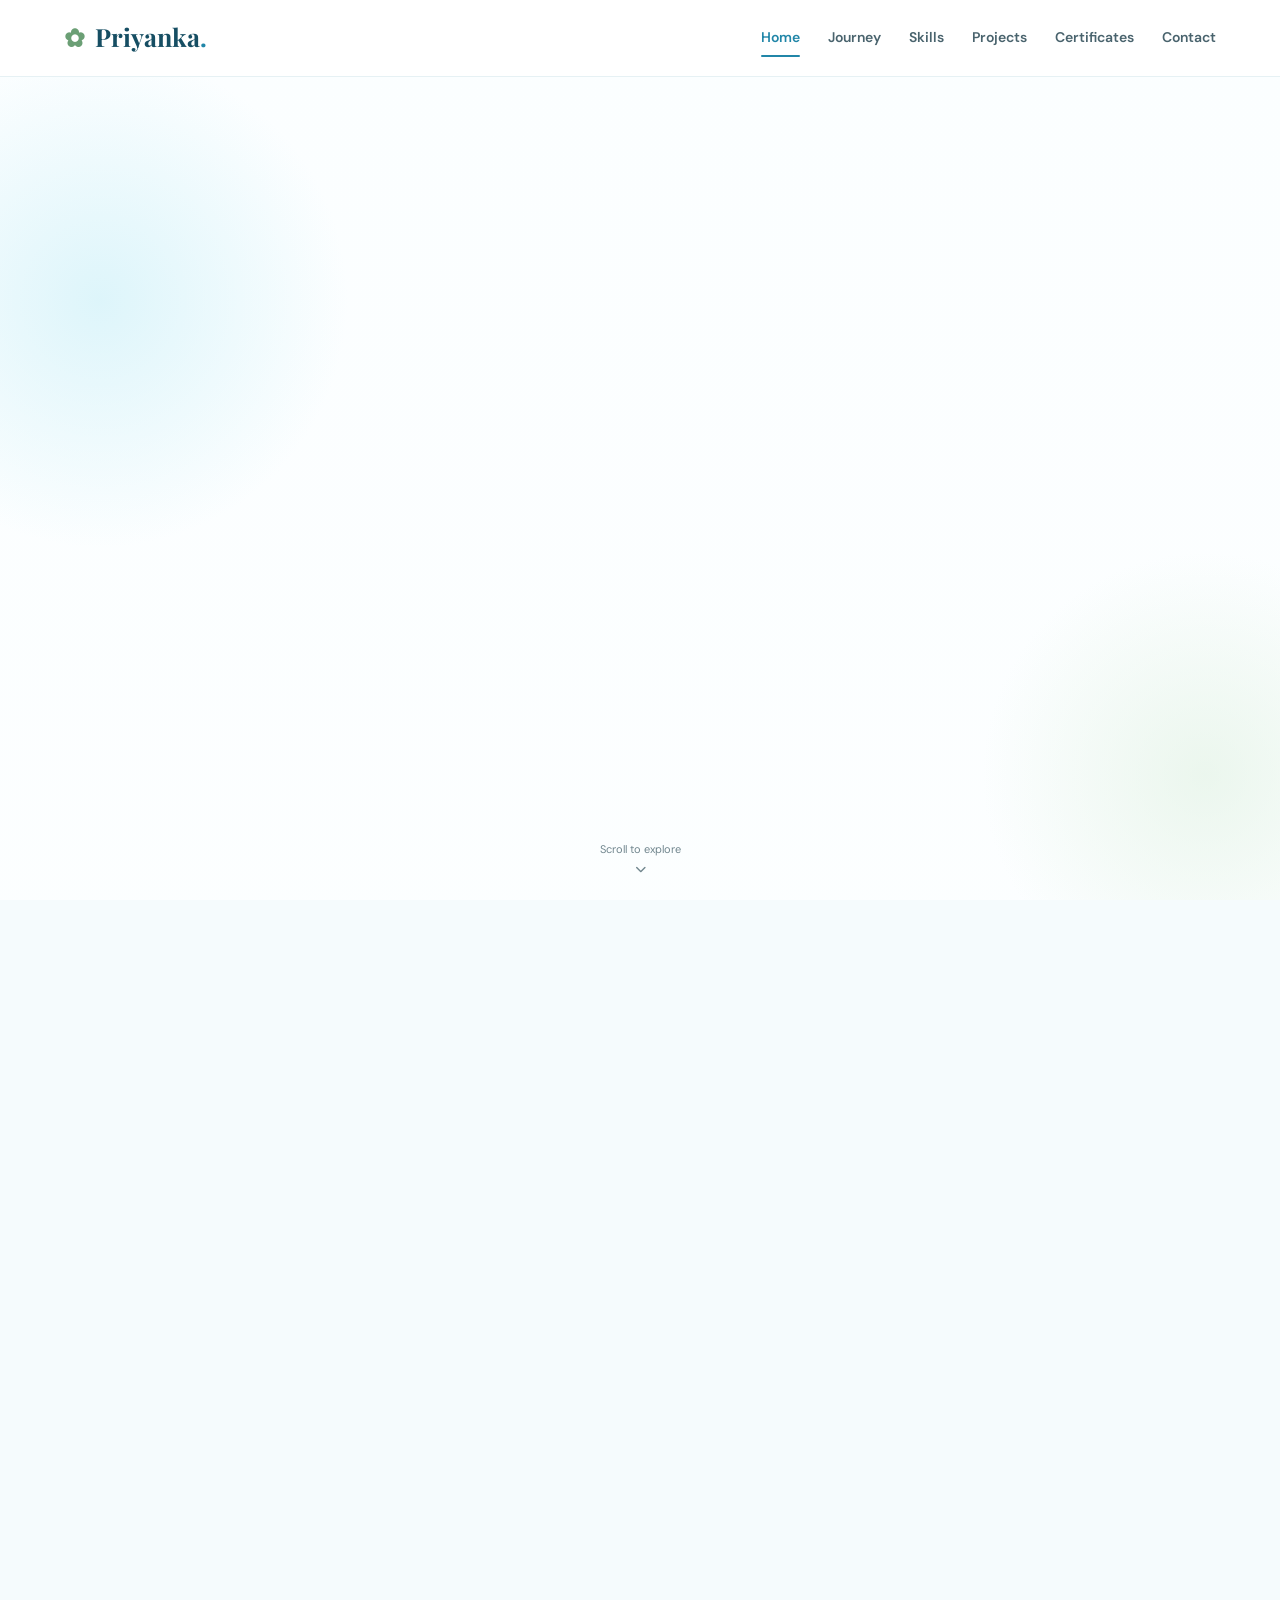
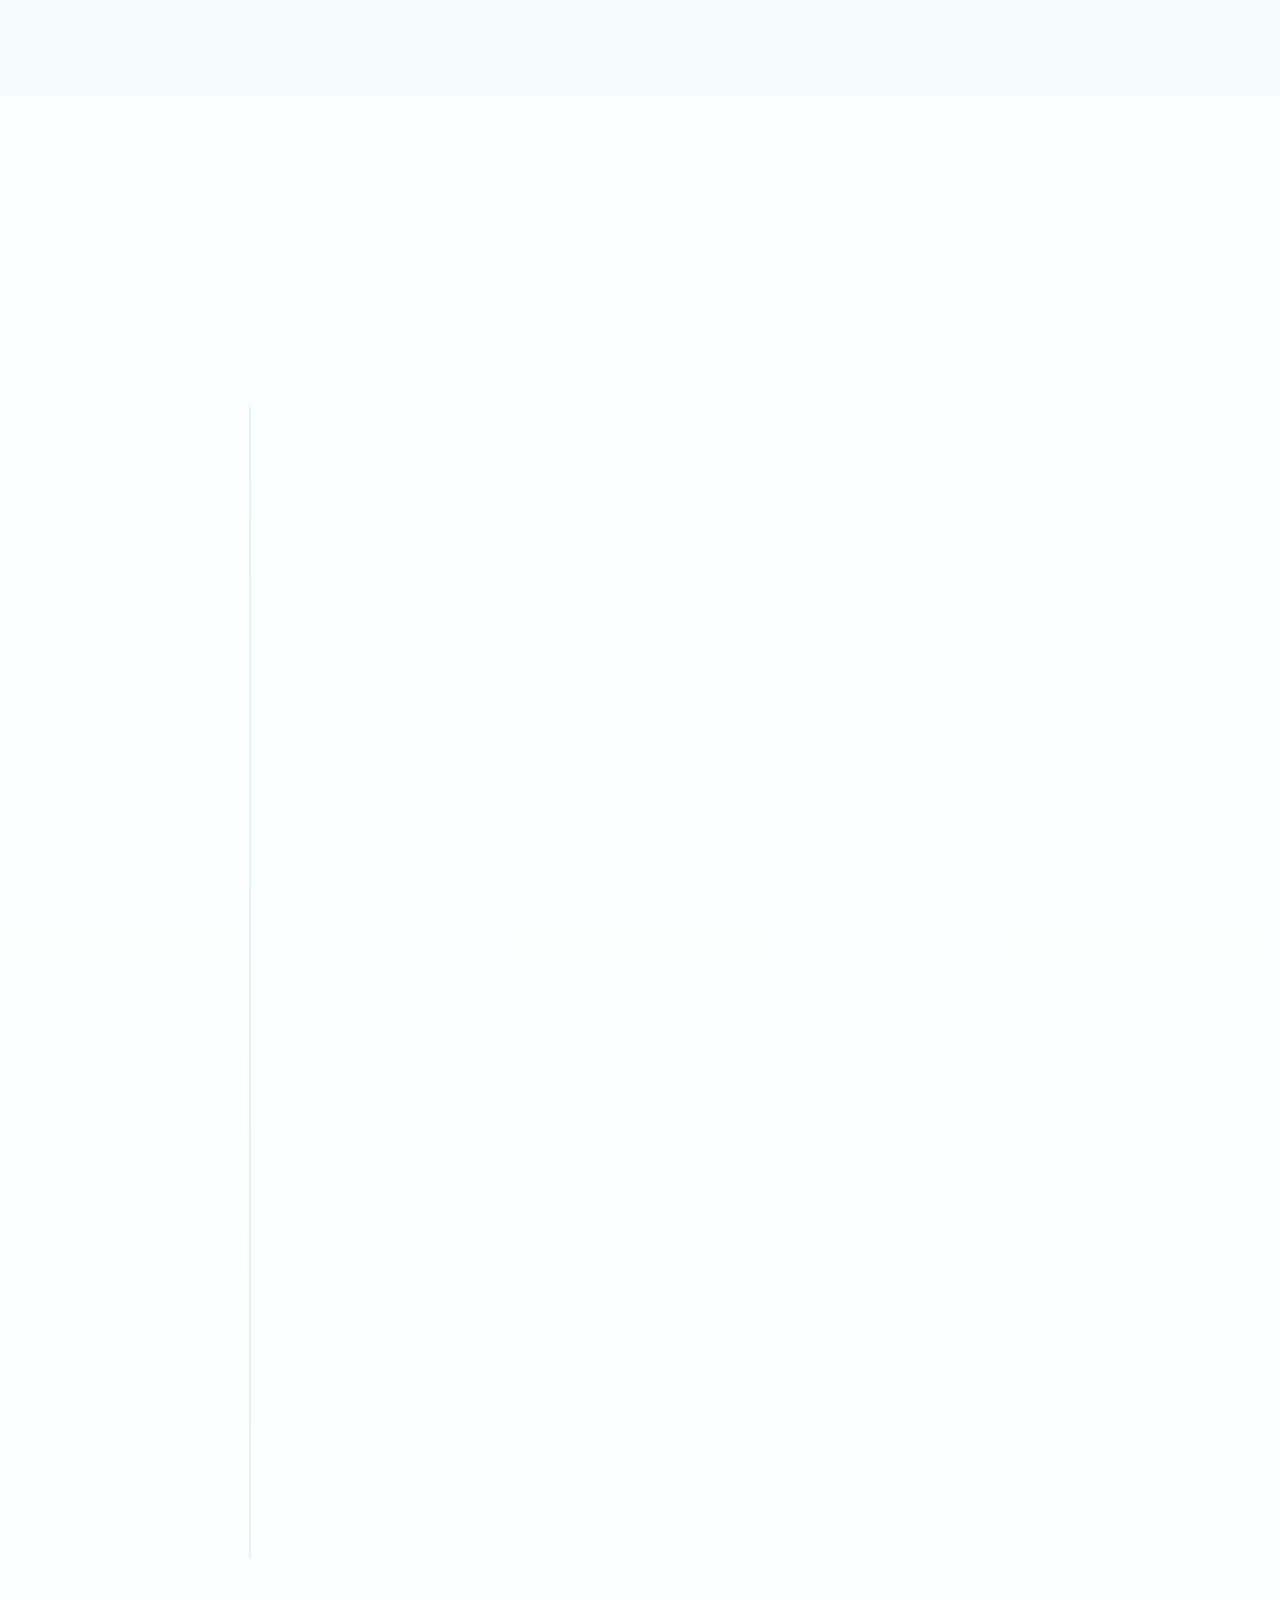
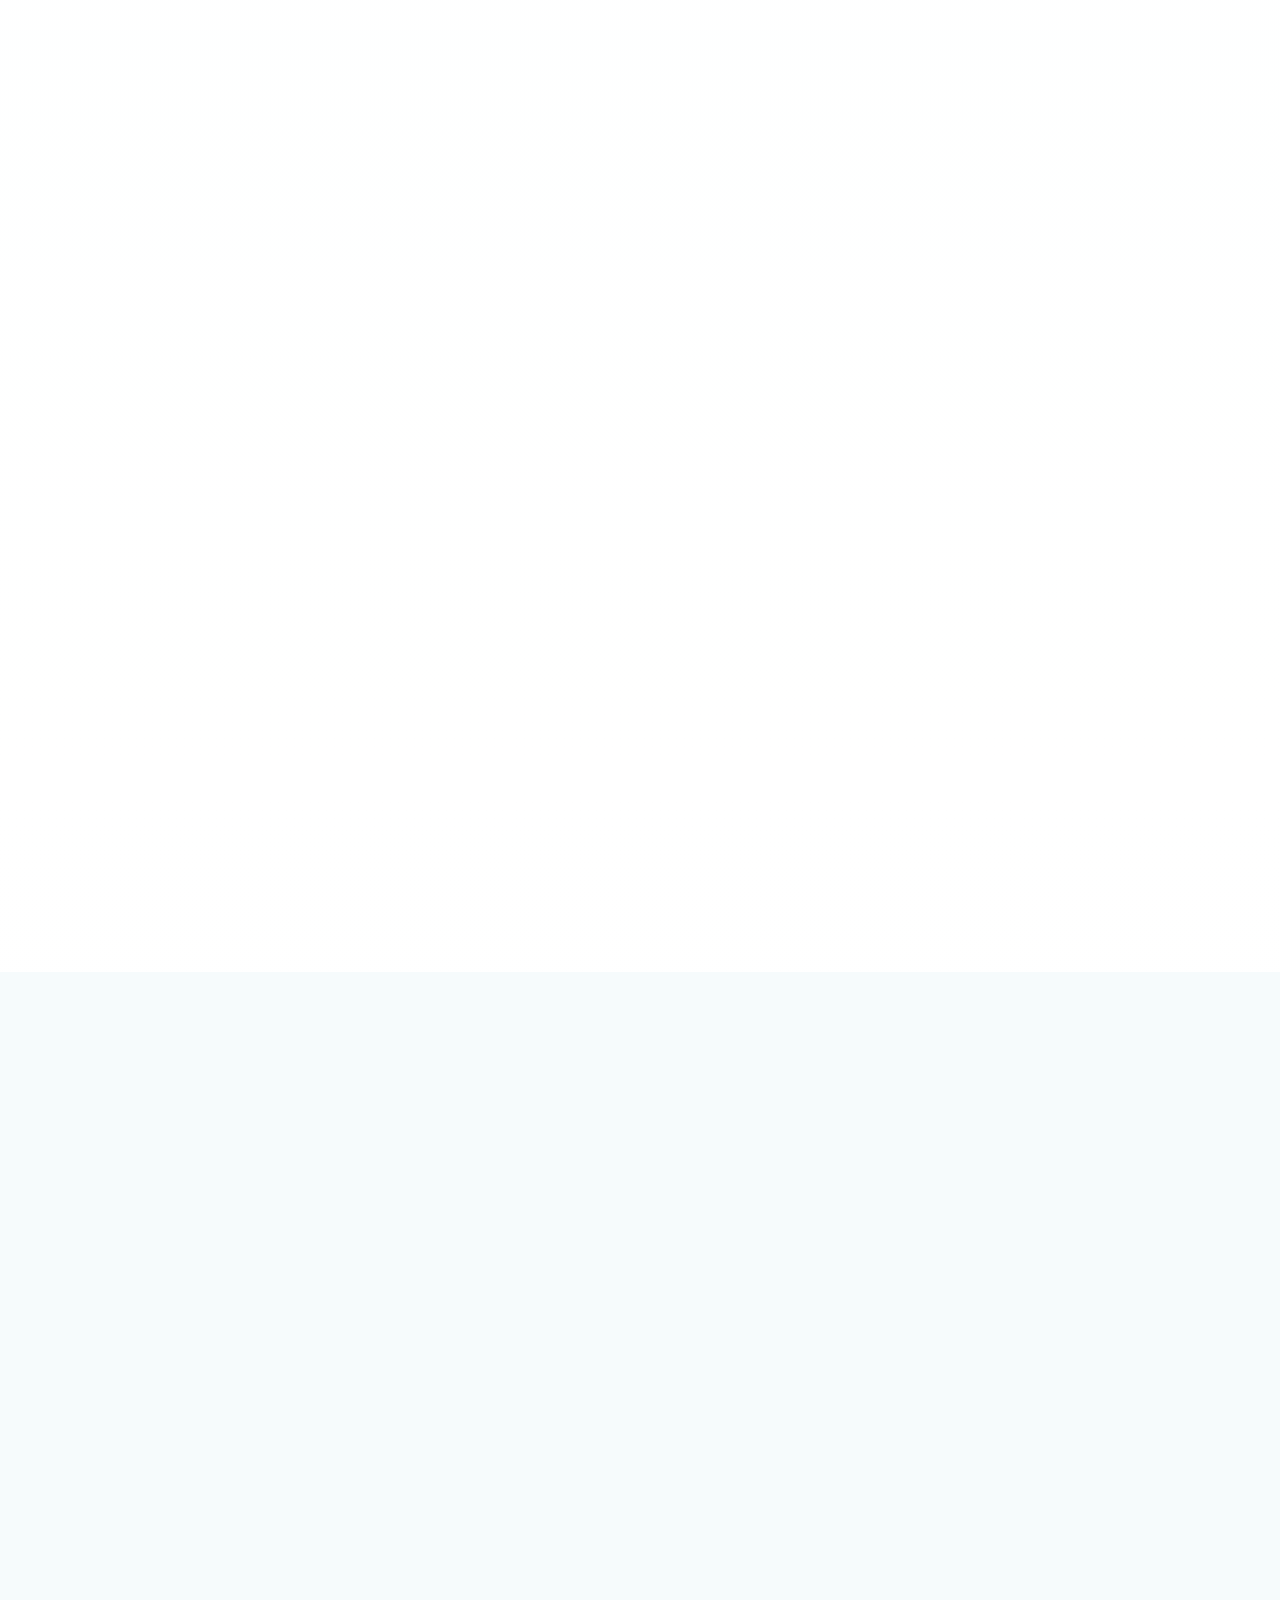
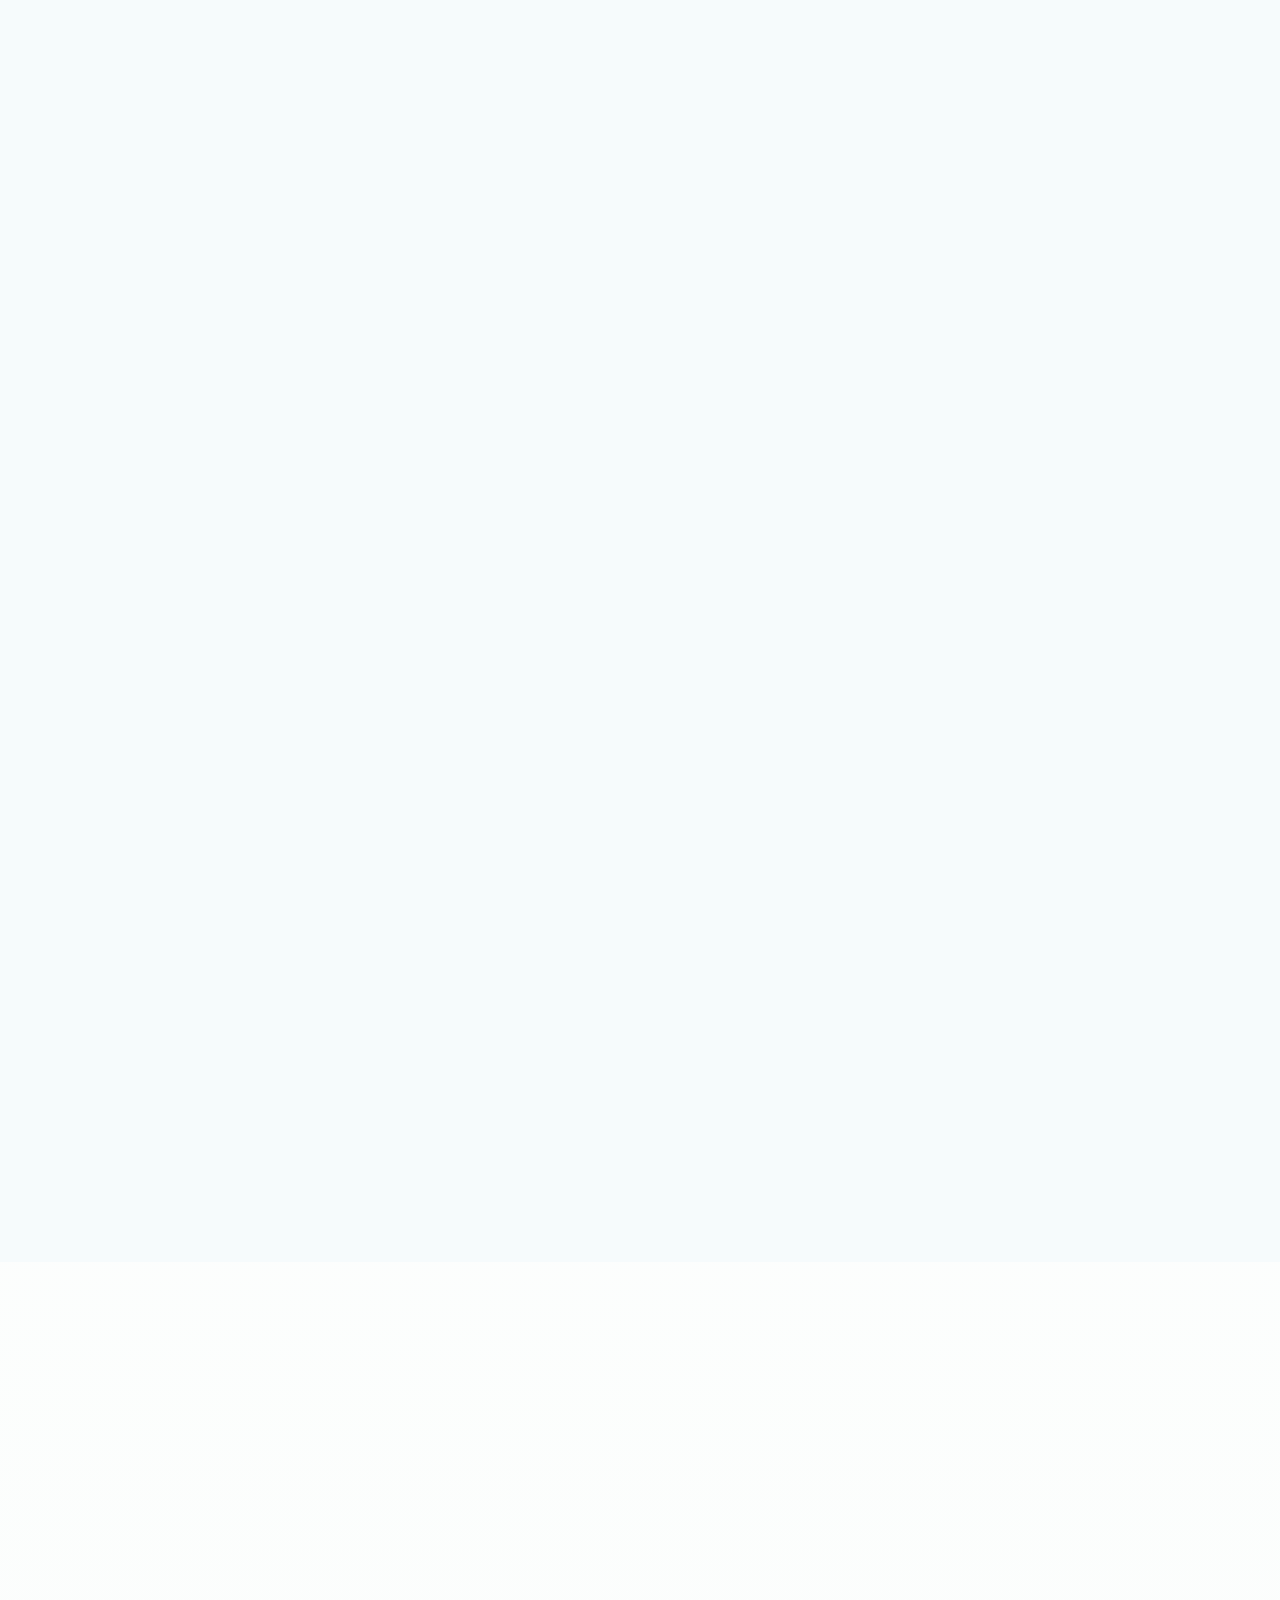
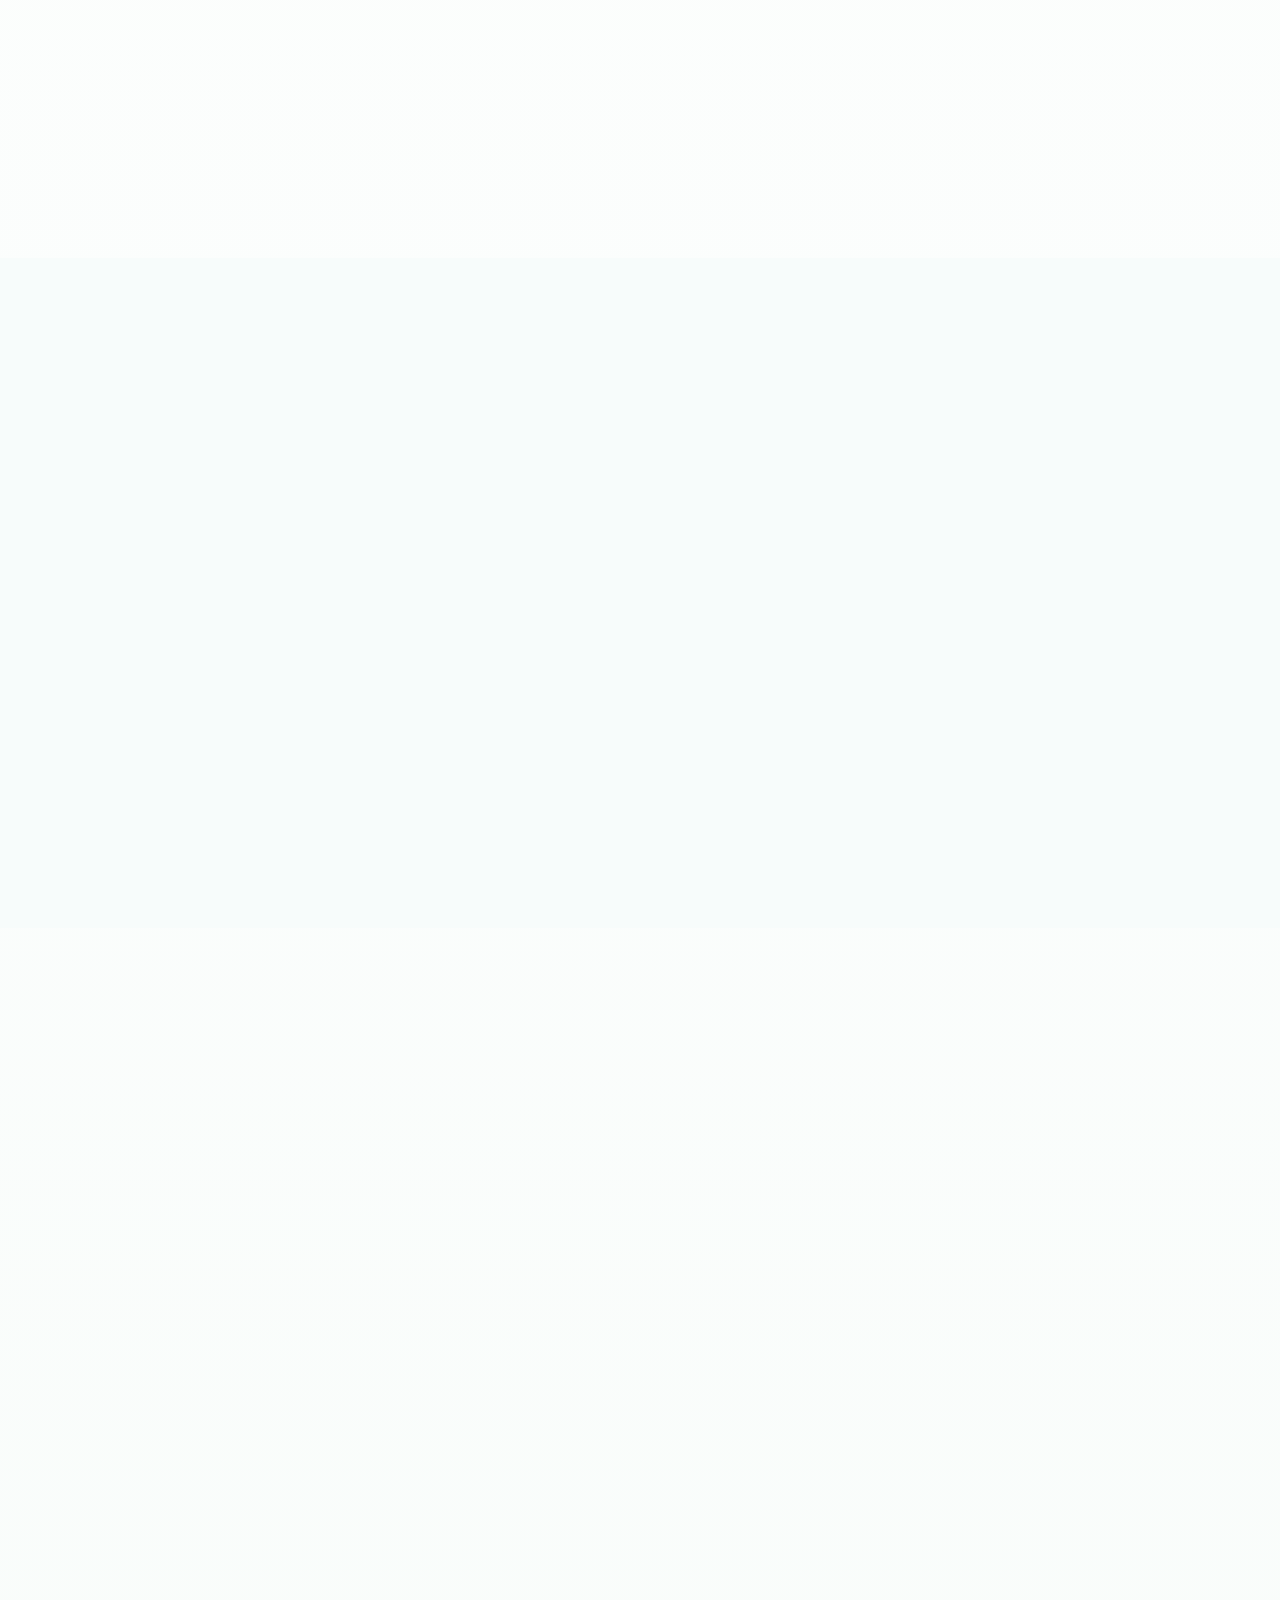
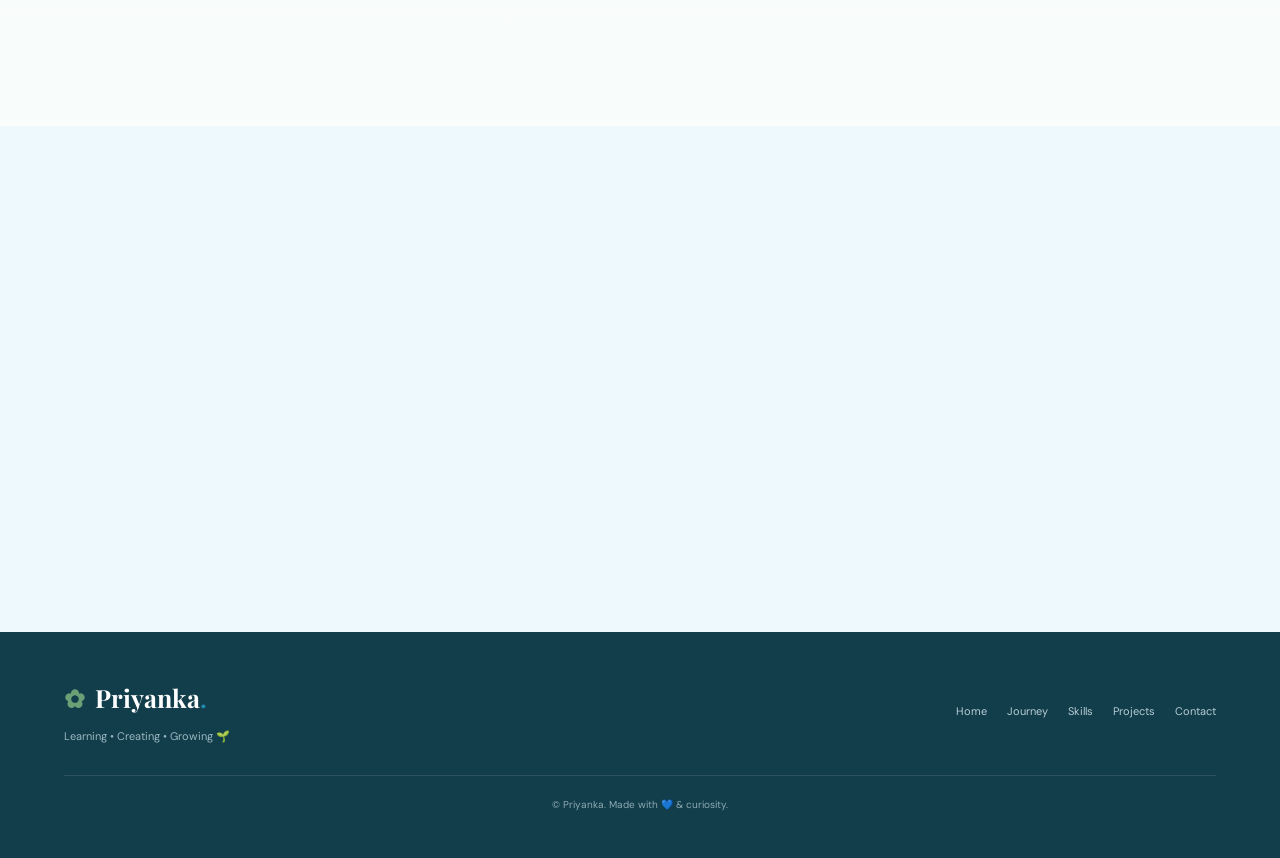
==== commit 7b93e060: "done" ====
--- a/index.html
+++ b/index.html
@@ -4,555 +4,1300 @@
     <meta charset="UTF-8">
     <meta name="viewport" content="width=device-width, initial-scale=1.0">
 
-    <title>Priyanka | Portfolio</title>
+    <title>Priyanka | BCA Student & Developer</title>
+
+    <meta name="description"
+        content="Priyanka's portfolio - BCA student, web developer, Python learner, AI enthusiast and app development creator.">
+
+    <!-- Google Font -->
+    <link rel="preconnect" href="https://fonts.googleapis.com">
+    <link rel="preconnect" href="https://fonts.gstatic.com" crossorigin>
+
+    <link href="https://fonts.googleapis.com/css2?family=DM+Sans:wght@400;500;600;700&family=Playfair+Display:wght@500;600;700&display=swap"
+        rel="stylesheet">
+
+    <!-- Icons -->
+    <link rel="stylesheet"
+        href="https://cdnjs.cloudflare.com/ajax/libs/font-awesome/6.5.2/css/all.min.css">
 
     <!-- CSS -->
     <link rel="stylesheet" href="style.css">
-
-    <!-- Font Awesome Icons -->
-    <link rel="stylesheet"
-        href="https://cdnjs.cloudflare.com/ajax/libs/font-awesome/6.5.2/css/all.min.css">
-
-    <!-- Google Fonts -->
-    <link rel="preconnect" href="https://fonts.googleapis.com">
-    <link rel="preconnect" href="https://fonts.gstatic.com" crossorigin>
-
-    <link
-        href="https://fonts.googleapis.com/css2?family=Poppins:wght@300;400;500;600;700;800&display=swap"
-        rel="stylesheet">
 </head>
 
 <body>
 
-    <!-- ================= NAVBAR ================= -->
-    <header class="header">
+<!-- ================= NAVBAR ================= -->
+
+<header class="navbar" id="navbar">
+
+    <div class="nav-container">
+
         <a href="#home" class="logo">
+            <span class="logo-leaf">✿</span>
             Priyanka<span>.</span>
         </a>
 
-        <nav class="navbar">
+        <nav class="nav-links" id="navLinks">
+
             <a href="#home" class="active">Home</a>
-            <a href="#about">About</a>
+            <a href="#journey">Journey</a>
             <a href="#skills">Skills</a>
-            <a href="#journey">Journey</a>
             <a href="#projects">Projects</a>
-            <a href="#youtube">YouTube</a>
+            <a href="#certificates">Certificates</a>
             <a href="#contact">Contact</a>
+
         </nav>
 
-        <div class="header-icons">
-            <button id="theme-btn" aria-label="Toggle Theme">
-                <i class="fa-solid fa-moon"></i>
-            </button>
-
-            <div id="menu-icon">
-                <i class="fa-solid fa-bars"></i>
-            </div>
-        </div>
-    </header>
-
-
-    <!-- ================= HOME ================= -->
-    <section class="home" id="home">
-
-        <div class="home-content">
-
-            <p class="hello">HELLO, I'M</p>
-
-            <h1>Priyanka</h1>
-
-            <h3>
-                I'm a
-                <span id="typing-text"></span>
-            </h3>
-
-            <p class="home-description">
-                I am a BCA student and aspiring developer passionate about
-                Web Development, Artificial Intelligence and App Development.
-                I love learning new technologies and sharing my journey online.
+        <button class="menu-btn" id="menuBtn" aria-label="Open menu">
+            <i class="fa-solid fa-bars"></i>
+        </button>
+
+    </div>
+
+</header>
+
+
+<!-- ================= HOME ================= -->
+
+<section class="hero" id="home">
+
+    <div class="hero-bg-circle circle-one"></div>
+    <div class="hero-bg-circle circle-two"></div>
+
+    <div class="container hero-container">
+
+        <div class="hero-content reveal">
+
+            <div class="hello-badge">
+                <span>🌱</span>
+                Growing one project at a time
+            </div>
+
+            <p class="small-heading">
+                HELLO, I'M
             </p>
 
-            <div class="home-buttons">
-                <a href="#projects" class="btn">
-                    View My Work
+            <h1>
+                Priyanka
+                <span>Chandrashekhar Bhole</span>
+            </h1>
+
+            <h2>
+                BCA Student <span>•</span> Developer <span>•</span> AI Learner
+            </h2>
+
+            <p class="hero-description">
+                I'm a BCA student at
+                <strong>G H Raisoni SkillTech University, Nagpur</strong>.
+                My journey in technology has been wonderfully full of
+                learning, creating, experimenting and growing.
+            </p>
+
+            <div class="hero-buttons">
+
+                <a href="#projects" class="btn primary-btn">
+                    Explore My Work
                     <i class="fa-solid fa-arrow-right"></i>
                 </a>
 
-                <a href="#contact" class="btn btn-outline">
-                    Contact Me
+                <a href="#journey" class="btn secondary-btn">
+                    My Journey
                 </a>
-            </div>
-
-            <div class="social-icons">
-                <!-- Replace # with your actual links -->
-                <a href="#" aria-label="GitHub">
+
+            </div>
+
+            <div class="quick-links">
+
+                <a href="YOUR_GITHUB_LINK" target="_blank">
                     <i class="fa-brands fa-github"></i>
+                    GitHub
                 </a>
 
-                <a href="#" aria-label="LinkedIn">
-                    <i class="fa-brands fa-linkedin-in"></i>
+                <a href="YOUR_LINKEDIN_LINK" target="_blank">
+                    <i class="fa-brands fa-linkedin"></i>
+                    LinkedIn
                 </a>
 
-                <a href="#" aria-label="YouTube">
+                <a href="YOUR_YOUTUBE_LINK" target="_blank">
                     <i class="fa-brands fa-youtube"></i>
+                    YouTube
                 </a>
 
-                <a href="#" aria-label="Instagram">
-                    <i class="fa-brands fa-instagram"></i>
+            </div>
+
+        </div>
+
+
+        <!-- Hero Card -->
+
+        <div class="hero-card-wrapper reveal">
+
+            <div class="hero-card">
+
+                <div class="card-top">
+                    <span class="status-dot"></span>
+                    Currently learning & building
+                </div>
+
+                <div class="code-window">
+
+                    <div class="window-header">
+                        <div class="window-dots">
+                            <span></span>
+                            <span></span>
+                            <span></span>
+                        </div>
+
+                        <span>my_journey.py</span>
+                    </div>
+
+                    <div class="code-content">
+
+                        <p>
+                            <span class="purple">name</span>
+                            =
+                            <span class="green">"Priyanka"</span>
+                        </p>
+
+                        <p>
+                            <span class="purple">education</span>
+                            =
+                            <span class="green">"BCA"</span>
+                        </p>
+
+                        <p>
+                            <span class="purple">passion</span>
+                            =
+                            <span class="green">"Technology"</span>
+                        </p>
+
+                        <p>
+                            <span class="purple">goal</span>
+                            =
+                            <span class="green">"Keep Growing"</span>
+                        </p>
+
+                        <br>
+
+                        <p>
+                            <span class="blue">while</span>
+                            <span class="yellow">True</span>:
+                        </p>
+
+                        <p class="indent">
+                            learn()
+                        </p>
+
+                        <p class="indent">
+                            build()
+                        </p>
+
+                        <p class="indent">
+                            grow()
+                        </p>
+
+                        <p class="cursor-line">
+                            <span>_</span>
+                        </p>
+
+                    </div>
+
+                </div>
+
+                <div class="growth-note">
+                    <span>🌿</span>
+                    <div>
+                        <strong>Learning in progress</strong>
+                        <small>Web • Python • AI • Apps</small>
+                    </div>
+                </div>
+
+            </div>
+
+        </div>
+
+    </div>
+
+    <div class="scroll-down">
+        <span>Scroll to explore</span>
+        <i class="fa-solid fa-chevron-down"></i>
+    </div>
+
+</section>
+
+
+<!-- ================= ABOUT ================= -->
+
+<section class="about section" id="about">
+
+    <div class="container">
+
+        <div class="section-heading reveal">
+
+            <p class="section-label">A LITTLE ABOUT ME</p>
+
+            <h2>
+                Learning with curiosity,
+                <span>creating with heart.</span>
+            </h2>
+
+        </div>
+
+
+        <div class="about-grid">
+
+            <div class="about-text reveal">
+
+                <p>
+                    My journey in technology started with curiosity.
+                    I began exploring web development and slowly turned
+                    that curiosity into projects, skills and certifications.
+                </p>
+
+                <p>
+                    From creating frontend projects with HTML, CSS and
+                    JavaScript to learning Python, AI and app development,
+                    every step has taught me something new.
+                </p>
+
+                <p>
+                    I'm still learning backend development and getting
+                    ready to start my internship journey. I believe
+                    growth doesn't happen overnight — it happens
+                    project by project.
+                </p>
+
+                <div class="quote-box">
+                    <span>“</span>
+                    <p>
+                        Keep learning. Keep creating.
+                        Keep becoming a better version of yourself.
+                    </p>
+                </div>
+
+            </div>
+
+
+            <div class="about-stats reveal">
+
+                <div class="stat-card">
+                    <span class="stat-icon">🎓</span>
+                    <strong>BCA</strong>
+                    <small>Student</small>
+                </div>
+
+                <div class="stat-card">
+                    <span class="stat-icon">💻</span>
+                    <strong>Web</strong>
+                    <small>Development</small>
+                </div>
+
+                <div class="stat-card">
+                    <span class="stat-icon">🐍</span>
+                    <strong>Python</strong>
+                    <small>Certified</small>
+                </div>
+
+                <div class="stat-card">
+                    <span class="stat-icon">🤖</span>
+                    <strong>AI</strong>
+                    <small>Learning</small>
+                </div>
+
+            </div>
+
+        </div>
+
+    </div>
+
+</section>
+
+
+<!-- ================= JOURNEY ================= -->
+
+<section class="journey section" id="journey">
+
+    <div class="container">
+
+        <div class="section-heading center reveal">
+
+            <p class="section-label">MY JOURNEY</p>
+
+            <h2>
+                From curiosity to
+                <span>creation.</span>
+            </h2>
+
+            <p>
+                Every step is a small part of my bigger story.
+            </p>
+
+        </div>
+
+
+        <div class="timeline">
+
+            <!-- Item 1 -->
+
+            <div class="timeline-item reveal">
+
+                <div class="timeline-dot">
+                    01
+                </div>
+
+                <div class="timeline-content">
+
+                    <span class="timeline-tag">
+                        START
+                    </span>
+
+                    <h3>
+                        My BCA Journey
+                    </h3>
+
+                    <p>
+                        Started my BCA journey at
+                        <strong>
+                            G H Raisoni SkillTech University, Nagpur
+                        </strong>
+                        and began exploring the world of technology.
+                    </p>
+
+                </div>
+
+            </div>
+
+
+            <!-- Item 2 -->
+
+            <div class="timeline-item reveal">
+
+                <div class="timeline-dot">
+                    02
+                </div>
+
+                <div class="timeline-content">
+
+                    <span class="timeline-tag">
+                        PYTHON
+                    </span>
+
+                    <h3>
+                        Learning Python
+                    </h3>
+
+                    <p>
+                        Completed a Python course and earned
+                        certification while building my programming
+                        foundation.
+                    </p>
+
+                </div>
+
+            </div>
+
+
+            <!-- Item 3 -->
+
+            <div class="timeline-item reveal">
+
+                <div class="timeline-dot">
+                    03
+                </div>
+
+                <div class="timeline-content">
+
+                    <span class="timeline-tag">
+                        WEB
+                    </span>
+
+                    <h3>
+                        Started Web Development
+                    </h3>
+
+                    <p>
+                        Started creating websites and frontend projects
+                        using HTML, CSS and JavaScript.
+                    </p>
+
+                </div>
+
+            </div>
+
+
+            <!-- Item 4 -->
+
+            <div class="timeline-item reveal">
+
+                <div class="timeline-dot">
+                    04
+                </div>
+
+                <div class="timeline-content">
+
+                    <span class="timeline-tag">
+                        BUILDING
+                    </span>
+
+                    <h3>
+                        Projects & Experiments
+                    </h3>
+
+                    <p>
+                        Created projects like Snake Game, To-Do List,
+                        Notes, Timer, Travel Watch and Mini Chart
+                        Portfolio.
+                    </p>
+
+                </div>
+
+            </div>
+
+
+            <!-- Item 5 -->
+
+            <div class="timeline-item reveal">
+
+                <div class="timeline-dot">
+                    05
+                </div>
+
+                <div class="timeline-content">
+
+                    <span class="timeline-tag">
+                        AI + APP
+                    </span>
+
+                    <h3>
+                        Exploring AI & App Development
+                    </h3>
+
+                    <p>
+                        Expanded my learning into AI development,
+                        React and app development while working on
+                        my own creations.
+                    </p>
+
+                </div>
+
+            </div>
+
+
+            <!-- Item 6 -->
+
+            <div class="timeline-item upcoming reveal">
+
+                <div class="timeline-dot">
+                    06
+                </div>
+
+                <div class="timeline-content">
+
+                    <span class="timeline-tag">
+                        NEXT CHAPTER
+                    </span>
+
+                    <h3>
+                        Internship — Coming Soon 🚀
+                    </h3>
+
+                    <p>
+                        My internship journey is about to begin.
+                        More learning, real-world experience and
+                        new certifications are waiting ahead.
+                    </p>
+
+                </div>
+
+            </div>
+
+        </div>
+
+    </div>
+
+</section>
+
+
+<!-- ================= SKILLS ================= -->
+
+<section class="skills section" id="skills">
+
+    <div class="container">
+
+        <div class="section-heading center reveal">
+
+            <p class="section-label">WHAT I WORK WITH</p>
+
+            <h2>
+                Skills I'm
+                <span>growing.</span>
+            </h2>
+
+        </div>
+
+
+        <div class="skills-grid">
+
+            <div class="skill-card reveal">
+
+                <div class="skill-icon html">
+                    <i class="fa-brands fa-html5"></i>
+                </div>
+
+                <h3>HTML</h3>
+
+                <p>
+                    Building structured and accessible web pages.
+                </p>
+
+                <div class="skill-bar">
+                    <span style="width: 90%;"></span>
+                </div>
+
+            </div>
+
+
+            <div class="skill-card reveal">
+
+                <div class="skill-icon css">
+                    <i class="fa-brands fa-css3-alt"></i>
+                </div>
+
+                <h3>CSS</h3>
+
+                <p>
+                    Creating responsive and beautiful interfaces.
+                </p>
+
+                <div class="skill-bar">
+                    <span style="width: 85%;"></span>
+                </div>
+
+            </div>
+
+
+            <div class="skill-card reveal">
+
+                <div class="skill-icon js">
+                    <i class="fa-brands fa-js"></i>
+                </div>
+
+                <h3>JavaScript</h3>
+
+                <p>
+                    Adding interaction and functionality to websites.
+                </p>
+
+                <div class="skill-bar">
+                    <span style="width: 75%;"></span>
+                </div>
+
+            </div>
+
+
+            <div class="skill-card reveal">
+
+                <div class="skill-icon python">
+                    <i class="fa-brands fa-python"></i>
+                </div>
+
+                <h3>Python</h3>
+
+                <p>
+                    Programming, automation and AI development.
+                </p>
+
+                <div class="skill-bar">
+                    <span style="width: 82%;"></span>
+                </div>
+
+            </div>
+
+
+            <div class="skill-card reveal">
+
+                <div class="skill-icon react">
+                    <i class="fa-brands fa-react"></i>
+                </div>
+
+                <h3>React</h3>
+
+                <p>
+                    Learning modern component-based development.
+                </p>
+
+                <div class="skill-bar">
+                    <span style="width: 65%;"></span>
+                </div>
+
+            </div>
+
+
+            <div class="skill-card reveal">
+
+                <div class="skill-icon ai">
+                    🤖
+                </div>
+
+                <h3>AI Development</h3>
+
+                <p>
+                    Exploring AI and intelligent applications.
+                </p>
+
+                <div class="skill-bar">
+                    <span style="width: 60%;"></span>
+                </div>
+
+            </div>
+
+
+            <div class="skill-card reveal">
+
+                <div class="skill-icon app">
+                    📱
+                </div>
+
+                <h3>App Development</h3>
+
+                <p>
+                    Turning ideas into useful application concepts.
+                </p>
+
+                <div class="skill-bar">
+                    <span style="width: 60%;"></span>
+                </div>
+
+            </div>
+
+
+            <div class="skill-card learning reveal">
+
+                <div class="skill-icon backend">
+                    ⚙️
+                </div>
+
+                <h3>Backend</h3>
+
+                <p>
+                    Currently learning backend development.
+                </p>
+
+                <div class="learning-label">
+                    Currently Learning
+                </div>
+
+            </div>
+
+        </div>
+
+    </div>
+
+</section>
+
+
+<!-- ================= PROJECTS ================= -->
+
+<section class="projects section" id="projects">
+
+    <div class="container">
+
+        <div class="section-heading reveal">
+
+            <p class="section-label">MY CREATIONS</p>
+
+            <h2>
+                Projects that
+                <span>tell my story.</span>
+            </h2>
+
+            <p>
+                Small ideas, real projects and lots of learning.
+            </p>
+
+        </div>
+
+
+        <div class="projects-grid">
+
+
+            <!-- Snake Game -->
+
+            <article class="project-card featured reveal">
+
+                <div class="project-visual snake-visual">
+
+                    <div class="snake-screen">
+
+                        <span class="snake-block s1"></span>
+                        <span class="snake-block s2"></span>
+                        <span class="snake-block s3"></span>
+                        <span class="snake-block s4"></span>
+
+                        <span class="food">🍎</span>
+
+                    </div>
+
+                    <span class="project-number">01</span>
+
+                </div>
+
+                <div class="project-info">
+
+                    <span class="project-category">
+                        FRONTEND
+                    </span>
+
+                    <h3>Snake Game</h3>
+
+                    <p>
+                        A browser-based Snake Game built using
+                        HTML, CSS and JavaScript.
+                    </p>
+
+                    <div class="project-tech">
+                        <span>HTML</span>
+                        <span>CSS</span>
+                        <span>JavaScript</span>
+                    </div>
+
+                    <a href="YOUR_SNAKE_PROJECT_LINK"
+                        target="_blank"
+                        class="project-link">
+                        View Project
+                        <i class="fa-solid fa-arrow-up-right-from-square"></i>
+                    </a>
+
+                </div>
+
+            </article>
+
+
+            <!-- To Do -->
+
+            <article class="project-card reveal">
+
+                <div class="project-visual todo-visual">
+
+                    <div class="todo-preview">
+
+                        <div class="todo-title">
+                            My Tasks
+                        </div>
+
+                        <div class="todo-row">
+                            <span>✓</span>
+                            Learn JavaScript
+                        </div>
+
+                        <div class="todo-row">
+                            <span>✓</span>
+                            Build Project
+                        </div>
+
+                        <div class="todo-row pending">
+                            <span>○</span>
+                            Learn Backend
+                        </div>
+
+                    </div>
+
+                    <span class="project-number">02</span>
+
+                </div>
+
+                <div class="project-info">
+
+                    <span class="project-category">
+                        FRONTEND
+                    </span>
+
+                    <h3>To-Do List</h3>
+
+                    <p>
+                        A simple productivity project created
+                        with HTML, CSS and JavaScript.
+                    </p>
+
+                    <div class="project-tech">
+                        <span>HTML</span>
+                        <span>CSS</span>
+                        <span>JS</span>
+                    </div>
+
+                    <a href="YOUR_TODO_PROJECT_LINK"
+                        target="_blank"
+                        class="project-link">
+                        View Project
+                        <i class="fa-solid fa-arrow-up-right-from-square"></i>
+                    </a>
+
+                </div>
+
+            </article>
+
+
+            <!-- Notes -->
+
+            <article class="project-card reveal">
+
+                <div class="project-visual notes-visual">
+
+                    <div class="notes-preview">
+
+                        <div class="note-line long"></div>
+                        <div class="note-line"></div>
+                        <div class="note-line medium"></div>
+
+                        <div class="note-paper">
+                            📝 My Notes
+                        </div>
+
+                    </div>
+
+                    <span class="project-number">03</span>
+
+                </div>
+
+                <div class="project-info">
+
+                    <span class="project-category">
+                        PRODUCTIVITY
+                    </span>
+
+                    <h3>Notes</h3>
+
+                    <p>
+                        A clean notes concept designed to make
+                        everyday learning and organization easier.
+                    </p>
+
+                    <div class="project-tech">
+                        <span>HTML</span>
+                        <span>CSS</span>
+                        <span>JavaScript</span>
+                    </div>
+
+                    <a href="YOUR_NOTES_PROJECT_LINK"
+                        target="_blank"
+                        class="project-link">
+                        View Project
+                        <i class="fa-solid fa-arrow-up-right-from-square"></i>
+                    </a>
+
+                </div>
+
+            </article>
+
+
+            <!-- Timer -->
+
+            <article class="project-card reveal">
+
+                <div class="project-visual timer-visual">
+
+                    <div class="timer-preview">
+                        <span>25:00</span>
+                        <small>FOCUS TIME</small>
+                        <button>START</button>
+                    </div>
+
+                    <span class="project-number">04</span>
+
+                </div>
+
+                <div class="project-info">
+
+                    <span class="project-category">
+                        PRODUCTIVITY
+                    </span>
+
+                    <h3>Focus Timer</h3>
+
+                    <p>
+                        A minimal timer project created for
+                        focused study sessions.
+                    </p>
+
+                    <div class="project-tech">
+                        <span>HTML</span>
+                        <span>CSS</span>
+                        <span>JavaScript</span>
+                    </div>
+
+                    <a href="YOUR_TIMER_PROJECT_LINK"
+                        target="_blank"
+                        class="project-link">
+                        View Project
+                        <i class="fa-solid fa-arrow-up-right-from-square"></i>
+                    </a>
+
+                </div>
+
+            </article>
+
+
+            <!-- Travel Watch -->
+
+            <article class="project-card reveal">
+
+                <div class="project-visual travel-visual">
+
+                    <div class="travel-preview">
+
+                        <span>🌍</span>
+
+                        <strong>
+                            TRAVEL WATCH
+                        </strong>
+
+                        <small>
+                            Explore • Time • Travel
+                        </small>
+
+                    </div>
+
+                    <span class="project-number">05</span>
+
+                </div>
+
+                <div class="project-info">
+
+                    <span class="project-category">
+                        WEB PROJECT
+                    </span>
+
+                    <h3>Travel Watch</h3>
+
+                    <p>
+                        A travel-inspired web project exploring
+                        places, time and beautiful interfaces.
+                    </p>
+
+                    <div class="project-tech">
+                        <span>HTML</span>
+                        <span>CSS</span>
+                        <span>JS</span>
+                    </div>
+
+                    <a href="YOUR_TRAVEL_PROJECT_LINK"
+                        target="_blank"
+                        class="project-link">
+                        View Project
+                        <i class="fa-solid fa-arrow-up-right-from-square"></i>
+                    </a>
+
+                </div>
+
+            </article>
+
+
+            <!-- Chart -->
+
+            <article class="project-card reveal">
+
+                <div class="project-visual chart-visual">
+
+                    <div class="chart-preview">
+
+                        <div class="chart-bars">
+                            <span style="height: 40%;"></span>
+                            <span style="height: 65%;"></span>
+                            <span style="height: 50%;"></span>
+                            <span style="height: 80%;"></span>
+                            <span style="height: 95%;"></span>
+                        </div>
+
+                    </div>
+
+                    <span class="project-number">06</span>
+
+                </div>
+
+                <div class="project-info">
+
+                    <span class="project-category">
+                        DATA UI
+                    </span>
+
+                    <h3>Mini Chart Portfolio</h3>
+
+                    <p>
+                        A small visualization project combining
+                        frontend design with chart-based UI.
+                    </p>
+
+                    <div class="project-tech">
+                        <span>HTML</span>
+                        <span>CSS</span>
+                        <span>JavaScript</span>
+                    </div>
+
+                    <a href="YOUR_CHART_PROJECT_LINK"
+                        target="_blank"
+                        class="project-link">
+                        View Project
+                        <i class="fa-solid fa-arrow-up-right-from-square"></i>
+                    </a>
+
+                </div>
+
+            </article>
+
+        </div>
+
+    </div>
+
+</section>
+
+
+<!-- ================= SHIKUGI ================= -->
+
+<section class="favorite section">
+
+    <div class="container">
+
+        <div class="favorite-card reveal">
+
+            <div class="favorite-content">
+
+                <span class="favorite-label">
+                    💙 MY FAVOURITE CREATION
+                </span>
+
+                <h2>
+                    Shikugi
+                </h2>
+
+                <p>
+                    One of the creations that is especially close
+                    to my heart. It represents my love for building
+                    something from an idea and turning it into reality.
+                </p>
+
+                <div class="favorite-tags">
+
+                    <span>My Creation</span>
+                    <span>My Learning</span>
+                    <span>My Favourite</span>
+
+                </div>
+
+                <a href="YOUR_SHIKUGI_LINK"
+                    target="_blank"
+                    class="btn white-btn">
+
+                    Explore Shikugi
+                    <i class="fa-solid fa-arrow-right"></i>
+
                 </a>
-            </div>
-
-        </div>
-
-
-        <!-- Hero Card -->
-        <div class="home-image">
-
-            <div class="image-glow"></div>
-
-            <div class="developer-card">
-
-                <div class="card-top">
-                    <div class="card-dots">
+
+            </div>
+
+            <div class="favorite-art">
+
+                <div class="floating-shape shape-one"></div>
+                <div class="floating-shape shape-two"></div>
+
+                <div class="shikugi-card">
+
+                    <div class="mini-window">
                         <span></span>
                         <span></span>
                         <span></span>
                     </div>
-                </div>
-
-                <div class="code-content">
-
-                    <p><span class="purple">const</span> developer = {</p>
-
-                    <p>
-                        &nbsp;&nbsp;name:
-                        <span class="green">"Priyanka"</span>,
-                    </p>
-
-                    <p>
-                        &nbsp;&nbsp;role:
-                        <span class="green">"BCA Student"</span>,
-                    </p>
-
-                    <p>
-                        &nbsp;&nbsp;learning:
-                        [
-                    </p>
-
-                    <p>
-                        &nbsp;&nbsp;&nbsp;&nbsp;
-                        <span class="green">"Web Development"</span>,
-                    </p>
-
-                    <p>
-                        &nbsp;&nbsp;&nbsp;&nbsp;
-                        <span class="green">"Artificial Intelligence"</span>,
-                    </p>
-
-                    <p>
-                        &nbsp;&nbsp;&nbsp;&nbsp;
-                        <span class="green">"App Development"</span>
-                    </p>
-
-                    <p>&nbsp;&nbsp;],</p>
-
-                    <p>
-                        &nbsp;&nbsp;status:
-                        <span class="green">"Learning & Building 🚀"</span>
-                    </p>
-
-                    <p>};</p>
-
-                </div>
-
-            </div>
-
-            <div class="floating-card card-one">
-                <i class="fa-solid fa-code"></i>
-                <span>Web Developer</span>
-            </div>
-
-            <div class="floating-card card-two">
-                <i class="fa-solid fa-robot"></i>
-                <span>AI Learner</span>
-            </div>
-
-        </div>
-
-    </section>
-
-
-    <!-- ================= ABOUT ================= -->
-    <section class="about" id="about">
-
-        <div class="section-heading">
-            <p>GET TO KNOW ME</p>
-            <h2>About <span>Me</span></h2>
-        </div>
-
-        <div class="about-container">
-
-            <div class="about-image">
-                <!-- Add your image here later -->
-                <div class="profile-placeholder">
-                    <i class="fa-solid fa-user"></i>
-                    <span>Your Photo</span>
-                </div>
-            </div>
-
-            <div class="about-content">
-
-                <h3>
-                    Building my future, one line of code at a time.
-                </h3>
-
-                <p>
-                    Hi! I'm Priyanka, a BCA student who is passionate about
-                    technology and software development. I enjoy exploring
-                    new technologies, building projects and improving my
-                    programming skills every day.
-                </p>
-
-                <p>
-                    Currently, I am learning Web Development with AI,
-                    Artificial Intelligence and App Development. My goal is
-                    to become a skilled developer and build meaningful
-                    technology that solves real-world problems.
-                </p>
-
-                <div class="about-info">
-
-                    <div class="info-box">
-                        <i class="fa-solid fa-graduation-cap"></i>
-
-                        <div>
-                            <h4>Education</h4>
-                            <p>BCA Student</p>
-                        </div>
-                    </div>
-
-                    <div class="info-box">
-                        <i class="fa-solid fa-location-dot"></i>
-
-                        <div>
-                            <h4>Location</h4>
-                            <p>India</p>
-                        </div>
-                    </div>
-
-                    <div class="info-box">
-                        <i class="fa-solid fa-heart"></i>
-
-                        <div>
-                            <h4>Interests</h4>
-                            <p>Technology & Content Creation</p>
-                        </div>
-                    </div>
-
-                    <div class="info-box">
-                        <i class="fa-solid fa-laptop-code"></i>
-
-                        <div>
-                            <h4>Focus</h4>
-                            <p>Learning & Building</p>
-                        </div>
-                    </div>
-
-                </div>
-
-                <a href="#contact" class="btn">
-                    Let's Connect
+
+                    <div class="shikugi-logo">
+                        S
+                    </div>
+
+                    <strong>
+                        Shikugi
+                    </strong>
+
+                    <small>
+                        Created with curiosity
+                    </small>
+
+                </div>
+
+            </div>
+
+        </div>
+
+    </div>
+
+</section>
+
+
+<!-- ================= CERTIFICATES ================= -->
+
+<section class="certificates section" id="certificates">
+
+    <div class="container">
+
+        <div class="section-heading center reveal">
+
+            <p class="section-label">
+                LEARNING MILESTONES
+            </p>
+
+            <h2>
+                Certificates &
+                <span>achievements.</span>
+            </h2>
+
+            <p>
+                Every certificate is a reminder of something I learned.
+            </p>
+
+        </div>
+
+
+        <div class="certificate-grid">
+
+
+            <div class="certificate-card reveal">
+
+                <div class="certificate-icon">
+                    🐍
+                </div>
+
+                <div>
+
+                    <span>
+                        CERTIFICATION
+                    </span>
+
+                    <h3>
+                        Python Course
+                    </h3>
+
+                    <p>
+                        Programming fundamentals and Python development.
+                    </p>
+
+                </div>
+
+                <a href="YOUR_PYTHON_CERTIFICATE_LINK"
+                    target="_blank"
+                    aria-label="View Python certificate">
+
+                    <i class="fa-solid fa-arrow-up-right-from-square"></i>
+
                 </a>
 
             </div>
 
-        </div>
-
-    </section>
-
-
-    <!-- ================= SKILLS ================= -->
-    <section class="skills" id="skills">
-
-        <div class="section-heading">
-            <p>MY SKILLS</p>
-            <h2>Technologies I'm <span>Learning</span></h2>
-        </div>
-
-        <div class="skills-container">
-
-            <div class="skill-card">
-                <div class="skill-icon html">
-                    <i class="fa-brands fa-html5"></i>
-                </div>
-
-                <h3>HTML5</h3>
-                <p>Creating structured and semantic websites.</p>
-            </div>
-
-
-            <div class="skill-card">
-                <div class="skill-icon css">
-                    <i class="fa-brands fa-css3-alt"></i>
-                </div>
-
-                <h3>CSS3</h3>
-                <p>Designing responsive and modern user interfaces.</p>
-            </div>
-
-
-            <div class="skill-card">
-                <div class="skill-icon javascript">
-                    <i class="fa-brands fa-js"></i>
-                </div>
-
-                <h3>JavaScript</h3>
-                <p>Adding interactivity and functionality to websites.</p>
-            </div>
-
-
-            <div class="skill-card">
-                <div class="skill-icon python">
-                    <i class="fa-brands fa-python"></i>
-                </div>
-
-                <h3>Python</h3>
-                <p>Learning programming, AI and data-related concepts.</p>
-            </div>
-
-
-            <div class="skill-card">
-                <div class="skill-icon ai">
-                    <i class="fa-solid fa-brain"></i>
-                </div>
-
-                <h3>Artificial Intelligence</h3>
-                <p>Exploring AI concepts, tools and practical projects.</p>
-            </div>
-
-
-            <div class="skill-card">
-                <div class="skill-icon mobile">
-                    <i class="fa-solid fa-mobile-screen-button"></i>
-                </div>
-
-                <h3>App Development</h3>
-                <p>Learning how modern mobile applications are built.</p>
-            </div>
-
-        </div>
-
-    </section>
-
-
-    <!-- ================= JOURNEY ================= -->
-    <section class="journey" id="journey">
-
-        <div class="section-heading">
-            <p>MY LEARNING PATH</p>
-            <h2>Learning <span>Journey</span></h2>
-        </div>
-
-        <div class="journey-container">
-
-            <div class="journey-card">
-                <div class="journey-number">01</div>
-
-                <i class="fa-solid fa-code"></i>
-
-                <h3>Web Development with AI</h3>
-
-                <p>
-                    Learning HTML, CSS and JavaScript while exploring how
-                    Artificial Intelligence can help developers build
-                    better and smarter web applications.
-                </p>
-
-                <span class="status learning">
-                    <i class="fa-solid fa-spinner"></i>
-                    Learning
+
+            <div class="certificate-card reveal">
+
+                <div class="certificate-icon">
+                    🌐
+                </div>
+
+                <div>
+
+                    <span>
+                        LEARNING
+                    </span>
+
+                    <h3>
+                        Web Development
+                    </h3>
+
+                    <p>
+                        HTML, CSS, JavaScript and frontend development.
+                    </p>
+
+                </div>
+
+                <a href="YOUR_WEB_CERTIFICATE_LINK"
+                    target="_blank"
+                    aria-label="View web certificate">
+
+                    <i class="fa-solid fa-arrow-up-right-from-square"></i>
+
+                </a>
+
+            </div>
+
+
+            <div class="certificate-card reveal">
+
+                <div class="certificate-icon">
+                    🤖
+                </div>
+
+                <div>
+
+                    <span>
+                        LEARNING
+                    </span>
+
+                    <h3>
+                        AI Development
+                    </h3>
+
+                    <p>
+                        Exploring artificial intelligence and AI projects.
+                    </p>
+
+                </div>
+
+                <a href="YOUR_AI_CERTIFICATE_LINK"
+                    target="_blank"
+                    aria-label="View AI certificate">
+
+                    <i class="fa-solid fa-arrow-up-right-from-square"></i>
+
+                </a>
+
+            </div>
+
+
+            <div class="certificate-card upcoming-cert reveal">
+
+                <div class="certificate-icon">
+                    🚀
+                </div>
+
+                <div>
+
+                    <span>
+                        COMING SOON
+                    </span>
+
+                    <h3>
+                        Internship Certificate
+                    </h3>
+
+                    <p>
+                        My next professional learning milestone.
+                    </p>
+
+                </div>
+
+                <span class="lock-icon">
+                    <i class="fa-solid fa-lock"></i>
                 </span>
-            </div>
-
-
-            <div class="journey-card">
-                <div class="journey-number">02</div>
-
-                <i class="fa-solid fa-robot"></i>
-
-                <h3>AI Full Course</h3>
-
-                <p>
-                    Exploring Artificial Intelligence from fundamentals to
-                    practical applications, tools, concepts and projects.
-                </p>
-
-                <span class="status learning">
-                    <i class="fa-solid fa-spinner"></i>
-                    Learning
-                </span>
-            </div>
-
-
-            <div class="journey-card">
-                <div class="journey-number">03</div>
-
-                <i class="fa-solid fa-mobile-screen"></i>
-
-                <h3>App Development</h3>
-
-                <p>
-                    Learning the fundamentals of mobile application
-                    development and exploring how apps are designed
-                    and developed.
-                </p>
-
-                <span class="status upcoming">
-                    <i class="fa-solid fa-clock"></i>
-                    Exploring
-                </span>
-            </div>
-
-        </div>
-
-    </section>
-
-
-    <!-- ================= PROJECTS ================= -->
-    <section class="projects" id="projects">
-
-        <div class="section-heading">
-            <p>MY WORK</p>
-            <h2>Featured <span>Projects</span></h2>
-        </div>
-
-        <div class="projects-container">
-
-            <!-- Project 1 -->
-            <div class="project-card">
-
-                <div class="project-image gradient-one">
-                    <i class="fa-solid fa-user"></i>
-                </div>
-
-                <div class="project-content">
-
-                    <div class="project-title">
-                        <h3>Personal Portfolio</h3>
-
-                        <div>
-                            <a href="#" title="GitHub">
-                                <i class="fa-brands fa-github"></i>
-                            </a>
-
-                            <a href="#" title="Live Demo">
-                                <i class="fa-solid fa-arrow-up-right-from-square"></i>
-                            </a>
-                        </div>
-                    </div>
-
-                    <p>
-                        A responsive personal portfolio website created using
-                        HTML, CSS and JavaScript.
-                    </p>
-
-                    <div class="project-tags">
-                        <span>HTML</span>
-                        <span>CSS</span>
-                        <span>JavaScript</span>
-                    </div>
-
-                </div>
-
-            </div>
-
-
-            <!-- Project 2 -->
-            <div class="project-card">
-
-                <div class="project-image gradient-two">
-                    <i class="fa-solid fa-robot"></i>
-                </div>
-
-                <div class="project-content">
-
-                    <div class="project-title">
-                        <h3>AI Project</h3>
-
-                        <div>
-                            <a href="#">
-                                <i class="fa-brands fa-github"></i>
-                            </a>
-
-                            <a href="#">
-                                <i class="fa-solid fa-arrow-up-right-from-square"></i>
-                            </a>
-                        </div>
-                    </div>
-
-                    <p>
-                        An Artificial Intelligence project created as part of
-                        my learning journey.
-                    </p>
-
-                    <div class="project-tags">
-                        <span>Python</span>
-                        <span>AI</span>
-                        <span>Learning</span>
-                    </div>
-
-                </div>
-
-            </div>
-
-
-            <!-- Project 3 -->
-            <div class="project-card">
-
-                <div class="project-image gradient-three">
-                    <i class="fa-solid fa-mobile-screen-button"></i>
-                </div>
-
-                <div class="project-content">
-
-                    <div class="project-title">
-                        <h3>Mobile App</h3>
-
-                        <div>
-                            <a href="#">
-                                <i class="fa-brands fa-github"></i>
-                            </a>
-
-                            <a href="#">
-                                <i class="fa-solid fa-arrow-up-right-from-square"></i>
-                            </a>
-                        </div>
-                    </div>
-
-                    <p>
-                        A mobile application project created while learning
-                        app development concepts.
-                    </p>
-
-                    <div class="project-tags">
-                        <span>Mobile</span>
-                        <span>UI</span>
-                        <span>App Dev</span>
-                    </div>
-
-                </div>
-
-            </div>
-
-        </div>
-
-    </section>
-
-
-    <!-- ================= YOUTUBE ================= -->
-    <section class="youtube" id="youtube">
-
-        <div class="youtube-container">
+
+            </div>
+
+        </div>
+
+    </div>
+
+</section>
+
+
+<!-- ================= YOUTUBE ================= -->
+
+<section class="youtube section">
+
+    <div class="container">
+
+        <div class="youtube-card reveal">
 
             <div class="youtube-icon">
                 <i class="fa-brands fa-youtube"></i>
@@ -560,231 +1305,228 @@
 
             <div class="youtube-content">
 
-                <p>MY YOUTUBE CHANNEL</p>
-
-                <h2>Priyanka's <span>Study Vlog</span></h2>
-
-                <p class="youtube-description">
-                    I share my study journey, coding journey, Web Development
-                    with AI, Artificial Intelligence, App Development and
-                    everything I learn along the way.
+                <span>
+                    MY LEARNING SPACE
+                </span>
+
+                <h2>
+                    Priyanka's Study Vlog
+                </h2>
+
+                <p>
+                    I share my coding journey, learning,
+                    projects and student life through my YouTube channel.
                 </p>
 
-                <div class="youtube-topics">
-
-                    <span>
-                        <i class="fa-solid fa-check"></i>
-                        Study Vlogs
-                    </span>
-
-                    <span>
-                        <i class="fa-solid fa-check"></i>
-                        Coding Journey
-                    </span>
-
-                    <span>
-                        <i class="fa-solid fa-check"></i>
-                        AI Learning
-                    </span>
-
-                    <span>
-                        <i class="fa-solid fa-check"></i>
-                        Development
-                    </span>
-
-                </div>
-
-                <!-- Replace # with your YouTube channel link -->
-                <a href="#" class="youtube-btn" target="_blank">
+            </div>
+
+            <a href="YOUR_YOUTUBE_LINK"
+                target="_blank"
+                class="youtube-btn">
+
+                Visit Channel
+                <i class="fa-solid fa-arrow-up-right-from-square"></i>
+
+            </a>
+
+        </div>
+
+    </div>
+
+</section>
+
+
+<!-- ================= INTERNSHIP ================= -->
+
+<section class="internship section">
+
+    <div class="container">
+
+        <div class="internship-box reveal">
+
+            <div class="internship-icon">
+                🚀
+            </div>
+
+            <div>
+
+                <span class="section-label">
+                    NEXT CHAPTER
+                </span>
+
+                <h2>
+                    Something exciting is about to begin.
+                </h2>
+
+                <p>
+                    My internship journey is coming soon.
+                    I'm excited to learn from real-world projects,
+                    gain experience and grow as a developer.
+                </p>
+
+            </div>
+
+            <div class="coming-badge">
+                Coming Soon
+            </div>
+
+        </div>
+
+    </div>
+
+</section>
+
+
+<!-- ================= CONTACT ================= -->
+
+<section class="contact section" id="contact">
+
+    <div class="container">
+
+        <div class="contact-wrapper reveal">
+
+            <div class="contact-content">
+
+                <p class="section-label">
+                    LET'S CONNECT
+                </p>
+
+                <h2>
+                    Have an idea?
+                    <span>Let's create it.</span>
+                </h2>
+
+                <p>
+                    I'm always interested in learning,
+                    building new things and connecting with
+                    people who love technology.
+                </p>
+
+                <a href="mailto:YOUR_EMAIL@gmail.com"
+                    class="email-link">
+
+                    YOUR_EMAIL@gmail.com
+
+                    <i class="fa-solid fa-arrow-up-right-from-square"></i>
+
+                </a>
+
+            </div>
+
+
+            <div class="social-grid">
+
+                <a href="YOUR_GITHUB_LINK"
+                    target="_blank"
+                    class="social-card">
+
+                    <i class="fa-brands fa-github"></i>
+
+                    <div>
+                        <strong>GitHub</strong>
+                        <small>My code & projects</small>
+                    </div>
+
+                    <i class="fa-solid fa-arrow-up-right-from-square arrow"></i>
+
+                </a>
+
+
+                <a href="YOUR_LINKEDIN_LINK"
+                    target="_blank"
+                    class="social-card">
+
+                    <i class="fa-brands fa-linkedin"></i>
+
+                    <div>
+                        <strong>LinkedIn</strong>
+                        <small>My professional journey</small>
+                    </div>
+
+                    <i class="fa-solid fa-arrow-up-right-from-square arrow"></i>
+
+                </a>
+
+
+                <a href="YOUR_YOUTUBE_LINK"
+                    target="_blank"
+                    class="social-card">
+
                     <i class="fa-brands fa-youtube"></i>
-                    Visit My Channel
+
+                    <div>
+                        <strong>YouTube</strong>
+                        <small>Priyanka's Study Vlog</small>
+                    </div>
+
+                    <i class="fa-solid fa-arrow-up-right-from-square arrow"></i>
+
                 </a>
 
             </div>
 
         </div>
 
-    </section>
-
-
-    <!-- ================= CONTACT ================= -->
-    <section class="contact" id="contact">
-
-        <div class="section-heading">
-            <p>GET IN TOUCH</p>
-            <h2>Let's <span>Connect</span></h2>
-        </div>
-
-        <div class="contact-container">
-
-            <div class="contact-info">
-
-                <h3>Have a project or want to connect?</h3>
-
-                <p>
-                    Feel free to contact me. I'm always interested in
-                    learning, collaborating and connecting with other
-                    developers and creators.
-                </p>
-
-                <div class="contact-item">
-
-                    <div class="contact-icon">
-                        <i class="fa-solid fa-envelope"></i>
-                    </div>
-
-                    <div>
-                        <h4>Email</h4>
-                        <p>your.email@gmail.com</p>
-                    </div>
-
-                </div>
-
-
-                <div class="contact-item">
-
-                    <div class="contact-icon">
-                        <i class="fa-brands fa-linkedin-in"></i>
-                    </div>
-
-                    <div>
-                        <h4>LinkedIn</h4>
-                        <p>Connect with me professionally</p>
-                    </div>
-
-                </div>
-
-
-                <div class="contact-item">
-
-                    <div class="contact-icon">
-                        <i class="fa-brands fa-youtube"></i>
-                    </div>
-
-                    <div>
-                        <h4>YouTube</h4>
-                        <p>Priyanka's Study Vlog</p>
-                    </div>
-
-                </div>
-
-            </div>
-
-
-            <!-- Contact Form -->
-            <form class="contact-form" id="contact-form">
-
-                <div class="input-row">
-
-                    <div class="input-box">
-                        <label>Your Name</label>
-                        <input
-                            type="text"
-                            id="name"
-                            placeholder="Enter your name"
-                            required>
-                    </div>
-
-                    <div class="input-box">
-                        <label>Your Email</label>
-                        <input
-                            type="email"
-                            id="email"
-                            placeholder="Enter your email"
-                            required>
-                    </div>
-
-                </div>
-
-
-                <div class="input-box">
-                    <label>Subject</label>
-                    <input
-                        type="text"
-                        id="subject"
-                        placeholder="Enter subject"
-                        required>
-                </div>
-
-
-                <div class="input-box">
-                    <label>Message</label>
-
-                    <textarea
-                        id="message"
-                        rows="6"
-                        placeholder="Write your message..."
-                        required></textarea>
-                </div>
-
-
-                <button type="submit" class="btn">
-                    Send Message
-                    <i class="fa-solid fa-paper-plane"></i>
-                </button>
-
-                <p id="form-message"></p>
-
-            </form>
-
-        </div>
-
-    </section>
-
-
-    <!-- ================= FOOTER ================= -->
-    <footer class="footer">
-
-        <div>
-            <a href="#home" class="footer-logo">
+    </div>
+
+</section>
+
+
+<!-- ================= FOOTER ================= -->
+
+<footer>
+
+    <div class="container footer-container">
+
+        <div class="footer-logo">
+
+            <a href="#home" class="logo">
+                <span class="logo-leaf">✿</span>
                 Priyanka<span>.</span>
             </a>
 
             <p>
-                Learning, Building & Growing Every Day 🚀
+                Learning • Creating • Growing 🌱
             </p>
-        </div>
-
-
-        <div class="footer-social">
-
-            <a href="#">
-                <i class="fa-brands fa-github"></i>
-            </a>
-
-            <a href="#">
-                <i class="fa-brands fa-linkedin-in"></i>
-            </a>
-
-            <a href="#">
-                <i class="fa-brands fa-youtube"></i>
-            </a>
-
-            <a href="#">
-                <i class="fa-brands fa-instagram"></i>
-            </a>
-
-        </div>
-
-    </footer>
-
-
-    <div class="copyright">
-        <p>
-            © <span id="year"></span> Priyanka. Made with
-            <i class="fa-solid fa-heart"></i> and lots of code.
-        </p>
+
+        </div>
+
+
+        <div class="footer-links">
+
+            <a href="#home">Home</a>
+            <a href="#journey">Journey</a>
+            <a href="#skills">Skills</a>
+            <a href="#projects">Projects</a>
+            <a href="#contact">Contact</a>
+
+        </div>
+
+
+        <div class="copyright">
+
+            © <span id="year"></span>
+            Priyanka. Made with 💙 & curiosity.
+
+        </div>
+
     </div>
 
-
-    <!-- Scroll To Top -->
-    <button id="scroll-top" aria-label="Scroll to top">
-        <i class="fa-solid fa-arrow-up"></i>
-    </button>
-
-
-    <!-- JavaScript -->
-    <script src="script.js"></script>
+</footer>
+
+
+<!-- Back To Top -->
+
+<button id="backToTop" class="back-to-top">
+
+    <i class="fa-solid fa-arrow-up"></i>
+
+</button>
+
+
+<!-- JavaScript -->
+
+<script src="script.js"></script>
 
 </body>
-</html>
+</html>
--- a/style.css
+++ b/style.css
@@ -1,46 +1,42 @@
-/* ==============================
-   ROOT VARIABLES
-================================= */
+/* =====================================================
+   PRIYANKA PORTFOLIO
+   Sweet Natural Blue Theme
+===================================================== */
+
+
+/* ================= ROOT ================= */
 
 :root {
-    --primary: #7c3aed;
-    --primary-light: #a78bfa;
-    --secondary: #ec4899;
-
-    --bg-color: #0b1020;
-    --bg-secondary: #11182c;
-    --card-bg: #151d33;
-
-    --text-color: #f8fafc;
-    --text-light: #aab2c8;
-
-    --border-color: rgba(255, 255, 255, 0.08);
-
-    --shadow: 0 15px 40px rgba(0, 0, 0, 0.25);
-
-    --transition: all 0.3s ease;
-}
-
-
-/* Light Theme */
-
-body.light-theme {
-    --bg-color: #f7f7fb;
-    --bg-secondary: #ffffff;
-    --card-bg: #ffffff;
-
-    --text-color: #171a2b;
-    --text-light: #667085;
-
-    --border-color: rgba(0, 0, 0, 0.08);
-
-    --shadow: 0 15px 40px rgba(30, 41, 59, 0.08);
-}
-
-
-/* ==============================
-   RESET
-================================= */
+
+    --blue-dark: #164e63;
+    --blue: #2186a8;
+    --blue-light: #dff4fa;
+    --blue-soft: #eefaff;
+
+    --green: #6b9f75;
+    --green-light: #e8f4ea;
+
+    --cream: #fbfdfb;
+    --white: #ffffff;
+
+    --text-dark: #17323d;
+    --text: #49636d;
+    --text-light: #71868e;
+
+    --border: #dcecf0;
+
+    --shadow:
+        0 20px 50px rgba(26, 93, 116, 0.10);
+
+    --shadow-small:
+        0 10px 25px rgba(26, 93, 116, 0.08);
+
+    --radius: 24px;
+
+}
+
+
+/* ================= RESET ================= */
 
 * {
     margin: 0;
@@ -48,1558 +44,3284 @@
     box-sizing: border-box;
 }
 
-
 html {
     scroll-behavior: smooth;
-    scroll-padding-top: 90px;
-}
-
+}
 
 body {
-    font-family: "Poppins", sans-serif;
-    background: var(--bg-color);
-    color: var(--text-color);
+
+    font-family: "DM Sans", sans-serif;
+
+    background:
+        linear-gradient(
+            180deg,
+            #fbfeff 0%,
+            #ffffff 45%,
+            #f8fcfa 100%
+        );
+
+    color: var(--text-dark);
+
+    line-height: 1.7;
+
     overflow-x: hidden;
-    transition: var(--transition);
-}
-
+}
 
 a {
     text-decoration: none;
     color: inherit;
 }
 
-
-ul {
-    list-style: none;
-}
-
-
-section {
-    padding: 100px 9%;
-}
-
-
-/* ==============================
-   NAVBAR
-================================= */
-
-.header {
-    width: 100%;
-    height: 75px;
-
-    padding: 0 9%;
-
-    display: flex;
-    align-items: center;
-    justify-content: space-between;
+button {
+    font-family: inherit;
+}
+
+img {
+    max-width: 100%;
+    display: block;
+}
+
+
+/* ================= CONTAINER ================= */
+
+.container {
+
+    width: min(1160px, 90%);
+
+    margin: auto;
+
+}
+
+
+/* ================= NAVBAR ================= */
+
+.navbar {
 
     position: fixed;
+
     top: 0;
     left: 0;
 
+    width: 100%;
+
     z-index: 1000;
 
-    background: rgba(11, 16, 32, 0.8);
-    backdrop-filter: blur(15px);
-
-    border-bottom: 1px solid transparent;
-
-    transition: var(--transition);
-}
-
-
-body.light-theme .header {
-    background: rgba(255, 255, 255, 0.8);
-}
-
-
-.header.scrolled {
-    border-bottom: 1px solid var(--border-color);
-}
-
+    background:
+        rgba(255,255,255,0.88);
+
+    backdrop-filter:
+        blur(16px);
+
+    border-bottom:
+        1px solid rgba(220,236,240,0.7);
+
+    transition: 0.3s;
+
+}
+
+.navbar.scrolled {
+
+    box-shadow:
+        0 5px 25px rgba(20,70,90,0.08);
+
+}
+
+.nav-container {
+
+    width: min(1160px, 90%);
+
+    margin: auto;
+
+    min-height: 76px;
+
+    display: flex;
+
+    align-items: center;
+
+    justify-content: space-between;
+
+}
 
 .logo {
-    font-size: 1.6rem;
+
+    font-family:
+        "Playfair Display",
+        serif;
+
+    font-size: 25px;
+
     font-weight: 700;
-    letter-spacing: -1px;
-}
-
-
-.logo span,
-.footer-logo span,
-.section-heading span,
-.youtube-content h2 span {
-    color: var(--primary-light);
-}
-
-
-.navbar {
+
+    color: var(--blue-dark);
+
+}
+
+.logo span:last-child {
+    color: var(--blue);
+}
+
+.logo-leaf {
+
+    font-family:
+        "DM Sans",
+        sans-serif;
+
+    color: var(--green);
+
+    margin-right: 4px;
+
+}
+
+.nav-links {
+
     display: flex;
+
+    align-items: center;
+
     gap: 28px;
-}
-
-
-.navbar a {
-    color: var(--text-light);
-    font-size: 0.9rem;
-    transition: var(--transition);
+
+}
+
+.nav-links a {
+
+    font-size: 14px;
+
+    font-weight: 600;
+
+    color: var(--text);
+
     position: relative;
-}
-
-
-.navbar a:hover,
-.navbar a.active {
-    color: var(--text-color);
-}
-
-
-.navbar a::after {
+
+    transition: 0.3s;
+
+}
+
+.nav-links a::after {
+
     content: "";
 
     position: absolute;
+
+    left: 0;
+    bottom: -7px;
 
     width: 0;
     height: 2px;
 
-    left: 0;
-    bottom: -8px;
-
-    background: var(--primary-light);
-
-    transition: var(--transition);
-}
-
-
-.navbar a:hover::after,
-.navbar a.active::after {
+    background: var(--blue);
+
+    border-radius: 20px;
+
+    transition: 0.3s;
+
+}
+
+.nav-links a:hover,
+.nav-links a.active {
+
+    color: var(--blue);
+
+}
+
+.nav-links a:hover::after,
+.nav-links a.active::after {
+
     width: 100%;
-}
-
-
-.header-icons {
+
+}
+
+.menu-btn {
+
+    display: none;
+
+    border: none;
+
+    background: var(--blue-light);
+
+    color: var(--blue-dark);
+
+    width: 44px;
+    height: 44px;
+
+    border-radius: 12px;
+
+    cursor: pointer;
+
+    font-size: 19px;
+
+}
+
+
+/* ================= HERO ================= */
+
+.hero {
+
+    min-height: 100vh;
+
+    position: relative;
+
     display: flex;
+
     align-items: center;
-    gap: 18px;
-}
-
-
-#theme-btn,
-#menu-icon {
-    background: transparent;
-    border: none;
-
-    color: var(--text-color);
-
-    font-size: 1.1rem;
-
-    cursor: pointer;
-}
-
-
-#menu-icon {
-    display: none;
-}
-
-
-/* ==============================
-   HOME
-================================= */
-
-.home {
-    min-height: 100vh;
-
-    padding-top: 150px;
+
+    padding:
+        130px 0 90px;
+
+    overflow: hidden;
+
+}
+
+.hero::before {
+
+    content: "";
+
+    position: absolute;
+
+    width: 500px;
+    height: 500px;
+
+    background:
+        radial-gradient(
+            circle,
+            rgba(218,244,250,0.9),
+            transparent 70%
+        );
+
+    top: 50px;
+    left: -150px;
+
+}
+
+.hero::after {
+
+    content: "";
+
+    position: absolute;
+
+    width: 450px;
+    height: 450px;
+
+    background:
+        radial-gradient(
+            circle,
+            rgba(228,243,230,0.7),
+            transparent 70%
+        );
+
+    right: -150px;
+    bottom: -100px;
+
+}
+
+.hero-container {
 
     display: grid;
-    grid-template-columns: 1.1fr 1fr;
+
+    grid-template-columns:
+        1.1fr 0.9fr;
+
+    gap: 70px;
 
     align-items: center;
+
+    position: relative;
+
+    z-index: 2;
+
+}
+
+.hello-badge {
+
+    display: inline-flex;
+
+    align-items: center;
+
+    gap: 8px;
+
+    padding:
+        8px 15px;
+
+    border-radius: 50px;
+
+    background: var(--green-light);
+
+    color: #4e7d59;
+
+    font-size: 13px;
+
+    font-weight: 600;
+
+    margin-bottom: 22px;
+
+}
+
+.small-heading {
+
+    color: var(--blue);
+
+    font-weight: 700;
+
+    font-size: 14px;
+
+    letter-spacing: 3px;
+
+    margin-bottom: 5px;
+
+}
+
+.hero h1 {
+
+    font-family:
+        "Playfair Display",
+        serif;
+
+    font-size:
+        clamp(48px, 6vw, 78px);
+
+    line-height: 1.05;
+
+    color: var(--blue-dark);
+
+    margin-bottom: 10px;
+
+}
+
+.hero h1 span {
+
+    display: block;
+
+    color: var(--blue);
+
+}
+
+.hero h2 {
+
+    font-size: 19px;
+
+    font-weight: 600;
+
+    color: var(--text);
+
+    margin-bottom: 22px;
+
+}
+
+.hero h2 span {
+
+    color: var(--green);
+
+    margin: 0 6px;
+
+}
+
+.hero-description {
+
+    max-width: 610px;
+
+    font-size: 17px;
+
+    color: var(--text);
+
+    margin-bottom: 30px;
+
+}
+
+.hero-description strong {
+
+    color: var(--blue-dark);
+
+}
+
+.hero-buttons {
+
+    display: flex;
+
+    gap: 13px;
+
+    flex-wrap: wrap;
+
+}
+
+.btn {
+
+    display: inline-flex;
+
+    align-items: center;
+
+    justify-content: center;
+
+    gap: 10px;
+
+    padding:
+        13px 21px;
+
+    border-radius: 13px;
+
+    font-size: 14px;
+
+    font-weight: 700;
+
+    transition:
+        transform 0.3s,
+        box-shadow 0.3s;
+
+}
+
+.btn:hover {
+
+    transform: translateY(-3px);
+
+}
+
+.primary-btn {
+
+    color: white;
+
+    background:
+        linear-gradient(
+            135deg,
+            var(--blue),
+            #176d8c
+        );
+
+    box-shadow:
+        0 10px 25px rgba(33,134,168,0.22);
+
+}
+
+.secondary-btn {
+
+    border: 1px solid var(--border);
+
+    background: white;
+
+    color: var(--blue-dark);
+
+}
+
+.quick-links {
+
+    display: flex;
+
+    gap: 20px;
+
+    margin-top: 28px;
+
+}
+
+.quick-links a {
+
+    color: var(--text-light);
+
+    font-size: 13px;
+
+    font-weight: 600;
+
+    display: flex;
+
+    gap: 7px;
+
+    align-items: center;
+
+    transition: 0.3s;
+
+}
+
+.quick-links a:hover {
+
+    color: var(--blue);
+
+}
+
+
+/* HERO CARD */
+
+.hero-card-wrapper {
+
+    perspective: 1000px;
+
+}
+
+.hero-card {
+
+    padding: 18px;
+
+    border-radius:
+        30px;
+
+    background:
+        rgba(255,255,255,0.85);
+
+    border:
+        1px solid rgba(216,236,241,0.9);
+
+    box-shadow:
+        0 30px 70px rgba(23,86,107,0.13);
+
+    transform:
+        rotate(2deg);
+
+    transition: 0.4s;
+
+}
+
+.hero-card:hover {
+
+    transform:
+        rotate(0deg)
+        translateY(-8px);
+
+}
+
+.card-top {
+
+    display: flex;
+
+    align-items: center;
+
+    gap: 8px;
+
+    color: var(--text-light);
+
+    font-size: 12px;
+
+    padding: 5px 4px 14px;
+
+}
+
+.status-dot {
+
+    width: 8px;
+    height: 8px;
+
+    border-radius: 50%;
+
+    background: var(--green);
+
+    box-shadow:
+        0 0 0 5px var(--green-light);
+
+}
+
+
+/* CODE WINDOW */
+
+.code-window {
+
+    overflow: hidden;
+
+    border-radius: 20px;
+
+    background:
+        #173a47;
+
+    color: white;
+
+}
+
+.window-header {
+
+    height: 43px;
+
+    display: flex;
+
+    align-items: center;
+
+    gap: 15px;
+
+    padding: 0 15px;
+
+    background:
+        #12323d;
+
+    font-size: 11px;
+
+    color:
+        #b7cdd4;
+
+}
+
+.window-dots {
+
+    display: flex;
+
+    gap: 5px;
+
+}
+
+.window-dots span {
+
+    width: 8px;
+    height: 8px;
+
+    border-radius: 50%;
+
+    background:
+        #88aeb8;
+
+}
+
+.code-content {
+
+    padding: 30px 25px;
+
+    min-height: 310px;
+
+    font-family:
+        Consolas,
+        monospace;
+
+    font-size: 13px;
+
+    line-height: 2;
+
+}
+
+.code-content p {
+
+    margin-bottom: 2px;
+
+}
+
+.purple {
+    color: #d5b8f6;
+}
+
+.green {
+    color: #a9e7b4;
+}
+
+.blue {
+    color: #8fd6ef;
+}
+
+.yellow {
+    color: #f4d58d;
+}
+
+.indent {
+
+    padding-left: 24px;
+
+}
+
+.cursor-line span {
+
+    animation:
+        blink 1s infinite;
+
+}
+
+@keyframes blink {
+
+    50% {
+        opacity: 0;
+    }
+
+}
+
+.growth-note {
+
+    margin-top: 15px;
+
+    display: flex;
+
+    align-items: center;
+
+    gap: 12px;
+
+    padding: 13px;
+
+    border-radius: 15px;
+
+    background:
+        var(--green-light);
+
+}
+
+.growth-note span {
+
+    font-size: 23px;
+
+}
+
+.growth-note strong {
+
+    display: block;
+
+    color: #477254;
+
+    font-size: 13px;
+
+}
+
+.growth-note small {
+
+    color: #719078;
+
+    font-size: 11px;
+
+}
+
+.scroll-down {
+
+    position: absolute;
+
+    bottom: 25px;
+
+    left: 50%;
+
+    transform:
+        translateX(-50%);
+
+    display: flex;
+
+    flex-direction: column;
+
+    align-items: center;
+
+    color: var(--text-light);
+
+    font-size: 11px;
+
+    gap: 5px;
+
+}
+
+
+/* ================= SECTIONS ================= */
+
+.section {
+
+    padding:
+        110px 0;
+
+}
+
+.section-heading {
+
+    max-width: 700px;
+
+    margin-bottom: 55px;
+
+}
+
+.section-heading.center {
+
+    margin-left: auto;
+    margin-right: auto;
+
+    text-align: center;
+
+}
+
+.section-label {
+
+    color: var(--blue);
+
+    font-size: 12px;
+
+    letter-spacing: 3px;
+
+    font-weight: 800;
+
+    margin-bottom: 10px;
+
+}
+
+.section-heading h2 {
+
+    font-family:
+        "Playfair Display",
+        serif;
+
+    font-size:
+        clamp(34px, 5vw, 50px);
+
+    line-height: 1.2;
+
+    color: var(--blue-dark);
+
+}
+
+.section-heading h2 span {
+
+    color: var(--blue);
+
+}
+
+.section-heading > p:last-child {
+
+    color: var(--text-light);
+
+    margin-top: 13px;
+
+}
+
+
+/* ================= ABOUT ================= */
+
+.about {
+
+    background:
+        #f5fbfd;
+
+}
+
+.about-grid {
+
+    display: grid;
+
+    grid-template-columns:
+        1.1fr 0.9fr;
+
     gap: 70px;
 
+    align-items: center;
+
+}
+
+.about-text p {
+
+    color: var(--text);
+
+    margin-bottom: 17px;
+
+    font-size: 16px;
+
+}
+
+.quote-box {
+
+    display: flex;
+
+    gap: 15px;
+
+    margin-top: 25px;
+
+    padding: 20px;
+
+    background: white;
+
+    border-left:
+        4px solid var(--green);
+
+    border-radius:
+        0 16px 16px 0;
+
+    box-shadow:
+        var(--shadow-small);
+
+}
+
+.quote-box > span {
+
+    font-family:
+        "Playfair Display";
+
+    font-size: 45px;
+
+    color: var(--green);
+
+    line-height: 0.7;
+
+}
+
+.quote-box p {
+
+    margin: 0;
+
+    color: var(--blue-dark);
+
+    font-weight: 600;
+
+}
+
+.about-stats {
+
+    display: grid;
+
+    grid-template-columns:
+        repeat(2, 1fr);
+
+    gap: 15px;
+
+}
+
+.stat-card {
+
+    background: white;
+
+    padding: 25px;
+
+    border:
+        1px solid var(--border);
+
+    border-radius:
+        20px;
+
+    box-shadow:
+        var(--shadow-small);
+
+    transition: 0.3s;
+
+}
+
+.stat-card:hover {
+
+    transform:
+        translateY(-6px);
+
+}
+
+.stat-icon {
+
+    display: block;
+
+    font-size: 28px;
+
+    margin-bottom: 10px;
+
+}
+
+.stat-card strong {
+
+    display: block;
+
+    font-family:
+        "Playfair Display";
+
+    font-size: 23px;
+
+    color: var(--blue-dark);
+
+}
+
+.stat-card small {
+
+    color: var(--text-light);
+
+}
+
+
+/* ================= JOURNEY ================= */
+
+.timeline {
+
+    max-width: 850px;
+
+    margin: auto;
+
     position: relative;
-}
-
-
-.hello {
-    color: var(--primary-light);
-    font-size: 0.8rem;
-    font-weight: 600;
-
-    letter-spacing: 3px;
-
-    margin-bottom: 15px;
-}
-
-
-.home-content h1 {
-    font-size: clamp(3.5rem, 8vw, 6.5rem);
-
-    line-height: 1;
-
-    margin-bottom: 15px;
-
-    letter-spacing: -3px;
-}
-
-
-.home-content h3 {
-    font-size: 1.5rem;
-    font-weight: 500;
-
-    margin-bottom: 22px;
-}
-
-
-#typing-text {
-    color: var(--primary-light);
-}
-
-
-.home-description {
-    max-width: 600px;
-
-    color: var(--text-light);
-
-    line-height: 1.9;
-
-    margin-bottom: 30px;
-}
-
-
-.home-buttons {
+
+}
+
+.timeline::before {
+
+    content: "";
+
+    position: absolute;
+
+    left: 34px;
+
+    top: 15px;
+    bottom: 15px;
+
+    width: 2px;
+
+    background:
+        linear-gradient(
+            var(--blue-light),
+            var(--green-light)
+        );
+
+}
+
+.timeline-item {
+
+    position: relative;
+
+    display: grid;
+
+    grid-template-columns:
+        70px 1fr;
+
+    gap: 25px;
+
+    margin-bottom: 35px;
+
+}
+
+.timeline-dot {
+
+    width: 68px;
+    height: 68px;
+
+    border-radius: 50%;
+
     display: flex;
-    gap: 15px;
-
-    flex-wrap: wrap;
-
-    margin-bottom: 30px;
-}
-
-
-/* ==============================
-   BUTTONS
-================================= */
-
-.btn {
-    display: inline-flex;
+
     align-items: center;
     justify-content: center;
-    gap: 10px;
-
-    padding: 13px 24px;
-
-    border-radius: 8px;
-
-    background: var(--primary);
-
-    color: white;
-
-    border: 1px solid var(--primary);
-
-    font-size: 0.9rem;
-    font-weight: 500;
-
-    cursor: pointer;
-
-    transition: var(--transition);
-}
-
-
-.btn:hover {
-    transform: translateY(-3px);
+
+    background: white;
+
+    border:
+        2px solid var(--blue-light);
+
+    color: var(--blue);
+
+    font-size: 12px;
+
+    font-weight: 800;
+
+    position: relative;
+
+    z-index: 2;
 
     box-shadow:
-        0 10px 30px rgba(124, 58, 237, 0.35);
-}
-
-
-.btn-outline {
-    background: transparent;
-    color: var(--text-color);
-
-    border: 1px solid var(--border-color);
-}
-
-
-.btn-outline:hover {
-    border-color: var(--primary-light);
-    box-shadow: none;
-}
-
-
-/* ==============================
-   SOCIAL ICONS
-================================= */
-
-.social-icons {
+        0 7px 20px rgba(20,90,110,0.08);
+
+}
+
+.timeline-content {
+
+    padding: 25px;
+
+    background: white;
+
+    border:
+        1px solid var(--border);
+
+    border-radius: 20px;
+
+    box-shadow:
+        var(--shadow-small);
+
+}
+
+.timeline-tag {
+
+    font-size: 10px;
+
+    font-weight: 800;
+
+    letter-spacing: 2px;
+
+    color: var(--blue);
+
+}
+
+.timeline-content h3 {
+
+    font-family:
+        "Playfair Display";
+
+    font-size: 24px;
+
+    margin: 4px 0 8px;
+
+    color: var(--blue-dark);
+
+}
+
+.timeline-content p {
+
+    color: var(--text);
+
+    font-size: 14px;
+
+}
+
+.timeline-item.upcoming .timeline-dot {
+
+    background:
+        var(--green-light);
+
+    border-color:
+        #cbe3cf;
+
+    color:
+        #4f8059;
+
+}
+
+
+/* ================= SKILLS ================= */
+
+.skills-grid {
+
+    display: grid;
+
+    grid-template-columns:
+        repeat(4, 1fr);
+
+    gap: 18px;
+
+}
+
+.skill-card {
+
+    padding: 24px;
+
+    border:
+        1px solid var(--border);
+
+    background: white;
+
+    border-radius: 20px;
+
+    box-shadow:
+        var(--shadow-small);
+
+    transition: 0.3s;
+
+}
+
+.skill-card:hover {
+
+    transform:
+        translateY(-7px);
+
+    box-shadow:
+        var(--shadow);
+
+}
+
+.skill-icon {
+
+    width: 50px;
+    height: 50px;
+
     display: flex;
-    gap: 15px;
-}
-
-
-.social-icons a,
-.footer-social a {
-    width: 42px;
-    height: 42px;
-
-    display: flex;
+
     align-items: center;
     justify-content: center;
 
-    border-radius: 50%;
-
-    background: var(--card-bg);
-
-    border: 1px solid var(--border-color);
+    border-radius: 14px;
+
+    background:
+        var(--blue-light);
+
+    color:
+        var(--blue);
+
+    font-size: 24px;
+
+    margin-bottom: 15px;
+
+}
+
+.skill-icon.python {
+
+    background:
+        #e8f5ef;
+
+    color:
+        #4f8a64;
+
+}
+
+.skill-icon.ai,
+.skill-icon.app {
+
+    background:
+        #eef1fb;
+
+    font-size: 21px;
+
+}
+
+.skill-icon.backend {
+
+    background:
+        var(--green-light);
+
+}
+
+.skill-card h3 {
+
+    color:
+        var(--blue-dark);
+
+    font-size: 17px;
+
+    margin-bottom: 6px;
+
+}
+
+.skill-card p {
+
+    font-size: 12px;
+
+    color:
+        var(--text-light);
+
+    min-height: 54px;
+
+}
+
+.skill-bar {
+
+    height: 5px;
+
+    background:
+        #edf4f6;
+
+    border-radius: 10px;
+
+    margin-top: 17px;
+
+    overflow: hidden;
+
+}
+
+.skill-bar span {
+
+    display: block;
+
+    height: 100%;
+
+    background:
+        linear-gradient(
+            90deg,
+            var(--blue),
+            var(--green)
+        );
+
+    border-radius: inherit;
+
+}
+
+.learning-label {
+
+    margin-top: 14px;
+
+    display: inline-block;
+
+    padding: 5px 9px;
+
+    border-radius: 50px;
+
+    background:
+        var(--green-light);
+
+    color:
+        #4e7c57;
+
+    font-size: 10px;
+
+    font-weight: 700;
+
+}
+
+
+/* ================= PROJECTS ================= */
+
+.projects {
+
+    background:
+        #f6fbfc;
+
+}
+
+.projects-grid {
+
+    display: grid;
+
+    grid-template-columns:
+        repeat(2, 1fr);
+
+    gap: 25px;
+
+}
+
+.project-card {
+
+    overflow: hidden;
+
+    background: white;
+
+    border:
+        1px solid var(--border);
+
+    border-radius:
+        25px;
+
+    box-shadow:
+        var(--shadow-small);
+
+    transition: 0.35s;
+
+}
+
+.project-card:hover {
+
+    transform:
+        translateY(-8px);
+
+    box-shadow:
+        var(--shadow);
+
+}
+
+.project-visual {
+
+    height: 240px;
+
+    position: relative;
+
+    overflow: hidden;
+
+    display: flex;
+
+    align-items: center;
+
+    justify-content: center;
+
+}
+
+.snake-visual {
+
+    background:
+        linear-gradient(
+            135deg,
+            #dff5fa,
+            #eaf7ed
+        );
+
+}
+
+.snake-screen {
+
+    width: 210px;
+    height: 150px;
+
+    border-radius: 15px;
+
+    background:
+        #174452;
+
+    position: relative;
+
+    box-shadow:
+        0 20px 40px rgba(15,70,85,0.2);
+
+}
+
+.snake-block {
+
+    width: 16px;
+    height: 16px;
+
+    background:
+        #9ed9a9;
+
+    position: absolute;
+
+    border-radius: 4px;
+
+}
+
+.s1 {
+    left: 55px;
+    top: 60px;
+}
+
+.s2 {
+    left: 73px;
+    top: 60px;
+}
+
+.s3 {
+    left: 91px;
+    top: 60px;
+}
+
+.s4 {
+    left: 109px;
+    top: 60px;
+}
+
+.food {
+
+    position: absolute;
+
+    left: 145px;
+    top: 90px;
+
+}
+
+.todo-visual {
+
+    background:
+        linear-gradient(
+            135deg,
+            #eaf5ff,
+            #f0faf5
+        );
+
+}
+
+.todo-preview {
+
+    background: white;
+
+    width: 220px;
+
+    padding: 20px;
+
+    border-radius: 17px;
+
+    box-shadow:
+        0 20px 40px rgba(20,90,110,0.1);
+
+}
+
+.todo-title {
+
+    font-family:
+        "Playfair Display";
+
+    font-size: 20px;
+
+    margin-bottom: 13px;
+
+    color: var(--blue-dark);
+
+}
+
+.todo-row {
+
+    font-size: 11px;
+
+    padding: 8px 0;
+
+    color: var(--text);
+
+}
+
+.todo-row span {
+
+    margin-right: 8px;
+
+    color: var(--green);
+
+}
+
+.todo-row.pending span {
+
+    color: var(--blue);
+
+}
+
+.notes-visual {
+
+    background:
+        linear-gradient(
+            135deg,
+            #e7f6f8,
+            #f4f9ed
+        );
+
+}
+
+.notes-preview {
+
+    background: white;
+
+    width: 190px;
+
+    height: 150px;
+
+    padding: 20px;
+
+    border-radius: 15px;
+
+    position: relative;
+
+    box-shadow:
+        0 20px 40px rgba(20,90,110,0.1);
+
+}
+
+.note-line {
+
+    height: 6px;
+
+    width: 70%;
+
+    border-radius: 10px;
+
+    background: #dceff3;
+
+    margin-bottom: 9px;
+
+}
+
+.note-line.long {
+    width: 90%;
+}
+
+.note-line.medium {
+    width: 55%;
+}
+
+.note-paper {
+
+    position: absolute;
+
+    bottom: 15px;
+
+    right: 15px;
+
+    font-size: 12px;
+
+    color: var(--blue);
+
+}
+
+.timer-visual {
+
+    background:
+        linear-gradient(
+            135deg,
+            #e9f7f9,
+            #e8f2ed
+        );
+
+}
+
+.timer-preview {
+
+    width: 170px;
+
+    padding: 20px;
+
+    text-align: center;
+
+    border-radius: 20px;
+
+    background:
+        white;
+
+    box-shadow:
+        0 20px 40px rgba(20,90,110,0.1);
+
+}
+
+.timer-preview span {
+
+    display: block;
+
+    font-family:
+        "Playfair Display";
+
+    font-size: 32px;
+
+    color: var(--blue-dark);
+
+}
+
+.timer-preview small {
+
+    display: block;
+
+    font-size: 8px;
+
+    letter-spacing: 2px;
 
     color: var(--text-light);
 
-    transition: var(--transition);
-}
-
-
-.social-icons a:hover,
-.footer-social a:hover {
-    background: var(--primary);
+}
+
+.timer-preview button {
+
+    margin-top: 10px;
+
+    border: none;
+
+    padding: 5px 13px;
+
+    border-radius: 20px;
+
+    background: var(--blue);
 
     color: white;
 
-    transform: translateY(-4px);
-}
-
-
-/* ==============================
-   HOME IMAGE / CODE CARD
-================================= */
-
-.home-image {
-    position: relative;
+    font-size: 9px;
+
+}
+
+.travel-visual {
+
+    background:
+        linear-gradient(
+            135deg,
+            #dff3fa,
+            #e9f5e8
+        );
+
+}
+
+.travel-preview {
+
+    width: 210px;
+
+    height: 140px;
+
+    border-radius: 18px;
+
+    background:
+        linear-gradient(
+            150deg,
+            #ffffff,
+            #eef9fa
+        );
 
     display: flex;
+
+    flex-direction: column;
+
     align-items: center;
     justify-content: center;
-}
-
-
-.image-glow {
-    position: absolute;
-
-    width: 350px;
-    height: 350px;
-
-    border-radius: 50%;
-
-    background: var(--primary);
-
-    filter: blur(120px);
-
-    opacity: 0.2;
-}
-
-
-.developer-card {
-    width: 100%;
-    max-width: 520px;
-
-    position: relative;
-    z-index: 2;
-
-    background: var(--card-bg);
-
-    border: 1px solid var(--border-color);
-
-    border-radius: 15px;
-
-    overflow: hidden;
-
-    box-shadow: var(--shadow);
-
-    animation: floatCard 4s ease-in-out infinite;
-}
-
-
-@keyframes floatCard {
-
-    0%,
-    100% {
-        transform: translateY(0);
-    }
-
-    50% {
-        transform: translateY(-12px);
-    }
-}
-
-
-.card-top {
-    padding: 18px;
-
-    border-bottom: 1px solid var(--border-color);
-}
-
-
-.card-dots {
-    display: flex;
-    gap: 8px;
-}
-
-
-.card-dots span {
-    width: 10px;
-    height: 10px;
-
-    border-radius: 50%;
-
-    background: #ef4444;
-}
-
-
-.card-dots span:nth-child(2) {
-    background: #f59e0b;
-}
-
-
-.card-dots span:nth-child(3) {
-    background: #22c55e;
-}
-
-
-.code-content {
-    padding: 30px;
-
-    font-family: "Courier New", monospace;
-
-    font-size: 0.9rem;
-
-    line-height: 2;
-
-    color: #dbeafe;
-}
-
-
-.purple {
-    color: #c084fc;
-}
-
-
-.green {
-    color: #4ade80;
-}
-
-
-.floating-card {
-    position: absolute;
-
-    z-index: 3;
-
-    display: flex;
-    align-items: center;
-    gap: 10px;
-
-    padding: 12px 16px;
-
-    border-radius: 10px;
-
-    background: var(--card-bg);
-
-    border: 1px solid var(--border-color);
-
-    box-shadow: var(--shadow);
-
-    font-size: 0.8rem;
-}
-
-
-.floating-card i {
-    color: var(--primary-light);
-}
-
-
-.card-one {
-    top: 10%;
-    left: -30px;
-}
-
-
-.card-two {
-    bottom: 10%;
-    right: -30px;
-}
-
-
-/* ==============================
-   SECTION HEADING
-================================= */
-
-.section-heading {
-    text-align: center;
-
-    margin-bottom: 60px;
-}
-
-
-.section-heading > p {
-    color: var(--primary-light);
-
-    font-size: 0.75rem;
-    font-weight: 600;
-
-    letter-spacing: 2px;
-
-    margin-bottom: 10px;
-}
-
-
-.section-heading h2 {
-    font-size: clamp(2rem, 4vw, 3rem);
-}
-
-
-/* ==============================
-   ABOUT
-================================= */
-
-.about {
-    background: var(--bg-secondary);
-}
-
-
-.about-container {
-    display: grid;
-    grid-template-columns: 0.8fr 1.2fr;
-
-    gap: 70px;
-
-    align-items: center;
-}
-
-
-.profile-placeholder {
-    height: 400px;
-
-    border-radius: 20px;
+
+    box-shadow:
+        0 20px 40px rgba(20,90,110,0.1);
+
+}
+
+.travel-preview span {
+
+    font-size: 32px;
+
+}
+
+.travel-preview strong {
+
+    font-family:
+        "Playfair Display";
+
+    color: var(--blue-dark);
+
+    font-size: 16px;
+
+}
+
+.travel-preview small {
+
+    color: var(--text-light);
+
+    font-size: 9px;
+
+}
+
+.chart-visual {
 
     background:
         linear-gradient(
             135deg,
-            var(--primary),
-            var(--secondary)
+            #e7f6f8,
+            #edf7eb
         );
 
+}
+
+.chart-preview {
+
+    width: 220px;
+    height: 145px;
+
+    padding: 20px;
+
+    background: white;
+
+    border-radius: 17px;
+
+    box-shadow:
+        0 20px 40px rgba(20,90,110,0.1);
+
+}
+
+.chart-bars {
+
+    height: 100%;
+
     display: flex;
-    flex-direction: column;
+
+    align-items: end;
+
+    justify-content: center;
+
+    gap: 12px;
+
+}
+
+.chart-bars span {
+
+    width: 22px;
+
+    background:
+        linear-gradient(
+            180deg,
+            var(--blue),
+            var(--green)
+        );
+
+    border-radius:
+        7px 7px 2px 2px;
+
+}
+
+.project-number {
+
+    position: absolute;
+
+    top: 18px;
+    right: 20px;
+
+    width: 32px;
+    height: 32px;
+
+    display: flex;
 
     align-items: center;
     justify-content: center;
 
-    gap: 20px;
+    background:
+        rgba(255,255,255,0.85);
+
+    backdrop-filter:
+        blur(5px);
+
+    border-radius: 50%;
+
+    font-size: 10px;
+
+    font-weight: 800;
+
+    color: var(--blue);
+
+}
+
+.project-info {
+
+    padding: 25px;
+
+}
+
+.project-category {
+
+    color:
+        var(--green);
+
+    font-size: 10px;
+
+    font-weight: 800;
+
+    letter-spacing: 2px;
+
+}
+
+.project-info h3 {
+
+    font-family:
+        "Playfair Display";
+
+    font-size: 25px;
+
+    color:
+        var(--blue-dark);
+
+    margin: 4px 0 7px;
+
+}
+
+.project-info p {
+
+    color:
+        var(--text);
+
+    font-size: 13px;
+
+    margin-bottom: 15px;
+
+}
+
+.project-tech {
+
+    display: flex;
+
+    flex-wrap: wrap;
+
+    gap: 7px;
+
+    margin-bottom: 18px;
+
+}
+
+.project-tech span {
+
+    padding:
+        4px 9px;
+
+    border-radius: 50px;
+
+    background:
+        var(--blue-light);
+
+    color:
+        var(--blue-dark);
+
+    font-size: 9px;
+
+    font-weight: 700;
+
+}
+
+.project-link {
+
+    color:
+        var(--blue);
+
+    font-size: 12px;
+
+    font-weight: 800;
+
+    display: inline-flex;
+
+    gap: 8px;
+
+    align-items: center;
+
+}
+
+.project-link:hover {
+
+    color:
+        var(--blue-dark);
+
+}
+
+
+/* ================= FAVORITE ================= */
+
+.favorite {
+
+    padding:
+        80px 0;
+
+}
+
+.favorite-card {
+
+    border-radius:
+        35px;
+
+    overflow: hidden;
+
+    background:
+        linear-gradient(
+            135deg,
+            #196b89,
+            #387e8e
+        );
 
     color: white;
-}
-
-
-.profile-placeholder i {
-    font-size: 7rem;
-}
-
-
-.profile-placeholder span {
-    font-size: 1rem;
-}
-
-
-.about-content h3 {
-    font-size: 1.8rem;
-
-    line-height: 1.4;
-
-    margin-bottom: 20px;
-}
-
-
-.about-content > p {
-    color: var(--text-light);
-
-    line-height: 1.9;
-
-    margin-bottom: 15px;
-}
-
-
-.about-info {
+
     display: grid;
-    grid-template-columns: repeat(2, 1fr);
-
-    gap: 18px;
-
-    margin: 30px 0;
-}
-
-
-.info-box {
+
+    grid-template-columns:
+        1fr 0.8fr;
+
+    position: relative;
+
+    box-shadow:
+        0 30px 70px rgba(23,100,125,0.2);
+
+}
+
+.favorite-content {
+
+    padding:
+        60px;
+
+}
+
+.favorite-label {
+
+    font-size: 11px;
+
+    font-weight: 800;
+
+    letter-spacing: 2px;
+
+    opacity: 0.8;
+
+}
+
+.favorite-content h2 {
+
+    font-family:
+        "Playfair Display";
+
+    font-size: 55px;
+
+    margin: 10px 0;
+
+}
+
+.favorite-content p {
+
+    max-width: 500px;
+
+    color:
+        rgba(255,255,255,0.85);
+
+    font-size: 15px;
+
+}
+
+.favorite-tags {
+
     display: flex;
-    align-items: center;
-    gap: 15px;
-
-    padding: 15px;
-
-    background: var(--card-bg);
-
-    border: 1px solid var(--border-color);
-
-    border-radius: 10px;
-}
-
-
-.info-box > i {
-    width: 42px;
-    height: 42px;
+
+    gap: 8px;
+
+    flex-wrap: wrap;
+
+    margin: 20px 0 25px;
+
+}
+
+.favorite-tags span {
+
+    padding:
+        5px 10px;
+
+    border:
+        1px solid rgba(255,255,255,0.2);
+
+    background:
+        rgba(255,255,255,0.08);
+
+    border-radius:
+        50px;
+
+    font-size: 10px;
+
+}
+
+.white-btn {
+
+    background:
+        white;
+
+    color:
+        var(--blue-dark);
+
+}
+
+.favorite-art {
+
+    position: relative;
+
+    min-height: 350px;
 
     display: flex;
+
     align-items: center;
     justify-content: center;
 
-    border-radius: 8px;
-
-    background: rgba(124, 58, 237, 0.15);
-
-    color: var(--primary-light);
-}
-
-
-.info-box h4 {
-    font-size: 0.85rem;
-}
-
-
-.info-box p {
-    font-size: 0.75rem;
-    color: var(--text-light);
-}
-
-
-/* ==============================
-   SKILLS
-================================= */
-
-.skills-container {
-    display: grid;
-    grid-template-columns: repeat(3, 1fr);
-
-    gap: 25px;
-}
-
-
-.skill-card {
-    padding: 35px 25px;
-
-    background: var(--card-bg);
-
-    border: 1px solid var(--border-color);
-
-    border-radius: 15px;
-
-    transition: var(--transition);
-}
-
-
-.skill-card:hover {
-    transform: translateY(-8px);
-
-    border-color: rgba(167, 139, 250, 0.5);
-
-    box-shadow: var(--shadow);
-}
-
-
-.skill-icon {
+}
+
+.floating-shape {
+
+    position: absolute;
+
+    border-radius: 50%;
+
+    border:
+        1px solid rgba(255,255,255,0.15);
+
+}
+
+.shape-one {
+
+    width: 270px;
+    height: 270px;
+
+}
+
+.shape-two {
+
+    width: 190px;
+    height: 190px;
+
+}
+
+.shikugi-card {
+
+    width: 200px;
+    height: 220px;
+
+    background:
+        rgba(255,255,255,0.95);
+
+    color:
+        var(--blue-dark);
+
+    border-radius:
+        25px;
+
+    display: flex;
+
+    flex-direction: column;
+
+    align-items: center;
+    justify-content: center;
+
+    box-shadow:
+        0 25px 50px rgba(0,0,0,0.15);
+
+    transform:
+        rotate(6deg);
+
+    position: relative;
+
+}
+
+.mini-window {
+
+    position: absolute;
+
+    top: 15px;
+    left: 15px;
+
+    display: flex;
+
+    gap: 4px;
+
+}
+
+.mini-window span {
+
+    width: 6px;
+    height: 6px;
+
+    background:
+        #bad5dc;
+
+    border-radius: 50%;
+
+}
+
+.shikugi-logo {
+
     width: 60px;
     height: 60px;
 
+    border-radius: 20px;
+
     display: flex;
+
     align-items: center;
     justify-content: center;
 
-    border-radius: 12px;
-
-    margin-bottom: 22px;
-
-    font-size: 1.8rem;
-}
-
-
-.html {
-    background: rgba(249, 115, 22, 0.15);
-    color: #f97316;
-}
-
-
-.css {
-    background: rgba(59, 130, 246, 0.15);
-    color: #3b82f6;
-}
-
-
-.javascript {
-    background: rgba(234, 179, 8, 0.15);
-    color: #eab308;
-}
-
-
-.python {
-    background: rgba(34, 197, 94, 0.15);
-    color: #22c55e;
-}
-
-
-.ai {
-    background: rgba(168, 85, 247, 0.15);
-    color: #a855f7;
-}
-
-
-.mobile {
-    background: rgba(236, 72, 153, 0.15);
-    color: #ec4899;
-}
-
-
-.skill-card h3 {
+    background:
+        var(--blue-light);
+
+    color:
+        var(--blue);
+
+    font-family:
+        "Playfair Display";
+
+    font-size: 32px;
+
+    font-weight: 700;
+
     margin-bottom: 12px;
-}
-
-
-.skill-card p {
-    color: var(--text-light);
-
-    font-size: 0.85rem;
-
-    line-height: 1.7;
-}
-
-
-/* ==============================
-   JOURNEY
-================================= */
-
-.journey {
-    background: var(--bg-secondary);
-}
-
-
-.journey-container {
+
+}
+
+.shikugi-card strong {
+
+    font-family:
+        "Playfair Display";
+
+    font-size: 20px;
+
+}
+
+.shikugi-card small {
+
+    color:
+        var(--text-light);
+
+    font-size: 9px;
+
+}
+
+
+/* ================= CERTIFICATES ================= */
+
+.certificates {
+
+    background:
+        #f7fcfb;
+
+}
+
+.certificate-grid {
+
     display: grid;
-    grid-template-columns: repeat(3, 1fr);
-
-    gap: 25px;
-}
-
-
-.journey-card {
-    position: relative;
-
-    padding: 40px 30px;
-
-    background: var(--card-bg);
-
-    border: 1px solid var(--border-color);
-
-    border-radius: 16px;
-
-    overflow: hidden;
-
-    transition: var(--transition);
-}
-
-
-.journey-card:hover {
-    transform: translateY(-8px);
-}
-
-
-.journey-number {
-    position: absolute;
-
-    right: 20px;
-    top: 15px;
-
-    font-size: 3.5rem;
-
-    font-weight: 700;
-
-    color: rgba(167, 139, 250, 0.08);
-}
-
-
-.journey-card > i {
-    font-size: 2.2rem;
-
-    color: var(--primary-light);
-
-    margin-bottom: 25px;
-}
-
-
-.journey-card h3 {
-    margin-bottom: 15px;
-}
-
-
-.journey-card p {
-    color: var(--text-light);
-
-    font-size: 0.9rem;
-
-    line-height: 1.8;
-
-    margin-bottom: 25px;
-}
-
-
-.status {
-    display: inline-flex;
+
+    grid-template-columns:
+        repeat(2, 1fr);
+
+    gap: 16px;
+
+}
+
+.certificate-card {
+
+    padding:
+        22px;
+
+    display: grid;
+
+    grid-template-columns:
+        58px 1fr 35px;
+
     align-items: center;
-    gap: 8px;
-
-    padding: 7px 12px;
-
-    border-radius: 30px;
-
-    font-size: 0.75rem;
-}
-
-
-.learning {
-    background: rgba(34, 197, 94, 0.12);
-    color: #4ade80;
-}
-
-
-.upcoming {
-    background: rgba(245, 158, 11, 0.12);
-    color: #fbbf24;
-}
-
-
-/* ==============================
-   PROJECTS
-================================= */
-
-.projects-container {
-    display: grid;
-    grid-template-columns: repeat(3, 1fr);
-
-    gap: 25px;
-}
-
-
-.project-card {
-    background: var(--card-bg);
-
-    border: 1px solid var(--border-color);
-
-    border-radius: 15px;
-
-    overflow: hidden;
-
-    transition: var(--transition);
-}
-
-
-.project-card:hover {
-    transform: translateY(-8px);
-
-    box-shadow: var(--shadow);
-}
-
-
-.project-image {
-    height: 190px;
+
+    gap: 15px;
+
+    background:
+        white;
+
+    border:
+        1px solid var(--border);
+
+    border-radius:
+        20px;
+
+    box-shadow:
+        var(--shadow-small);
+
+}
+
+.certificate-icon {
+
+    width: 58px;
+    height: 58px;
 
     display: flex;
+
     align-items: center;
     justify-content: center;
 
-    font-size: 4rem;
-
-    color: white;
-}
-
-
-.gradient-one {
+    background:
+        var(--blue-light);
+
+    border-radius:
+        15px;
+
+    font-size: 25px;
+
+}
+
+.certificate-card span {
+
+    font-size: 9px;
+
+    color:
+        var(--green);
+
+    letter-spacing: 1.5px;
+
+    font-weight: 800;
+
+}
+
+.certificate-card h3 {
+
+    font-family:
+        "Playfair Display";
+
+    font-size: 19px;
+
+    color:
+        var(--blue-dark);
+
+}
+
+.certificate-card p {
+
+    color:
+        var(--text-light);
+
+    font-size: 11px;
+
+}
+
+.certificate-card > a {
+
+    width: 35px;
+    height: 35px;
+
+    display: flex;
+
+    align-items: center;
+    justify-content: center;
+
+    border-radius: 10px;
+
+    background:
+        var(--blue-light);
+
+    color:
+        var(--blue);
+
+    transition: 0.3s;
+
+}
+
+.certificate-card > a:hover {
+
+    background:
+        var(--blue);
+
+    color:
+        white;
+
+}
+
+.lock-icon {
+
+    width: 35px;
+    height: 35px;
+
+    display: flex;
+
+    align-items: center;
+    justify-content: center;
+
+    border-radius: 10px;
+
+    background:
+        #f0f3f3;
+
+    color:
+        #9aa9ad;
+
+}
+
+
+/* ================= YOUTUBE ================= */
+
+.youtube-card {
+
+    padding:
+        30px 35px;
+
+    border:
+        1px solid var(--border);
+
+    background:
+        white;
+
+    border-radius:
+        25px;
+
+    box-shadow:
+        var(--shadow-small);
+
+    display: grid;
+
+    grid-template-columns:
+        70px 1fr auto;
+
+    gap: 22px;
+
+    align-items: center;
+
+}
+
+.youtube-icon {
+
+    width: 65px;
+    height: 65px;
+
+    display: flex;
+
+    align-items: center;
+    justify-content: center;
+
+    background:
+        #fff0f0;
+
+    color:
+        #e63e45;
+
+    border-radius:
+        18px;
+
+    font-size: 28px;
+
+}
+
+.youtube-content > span {
+
+    color:
+        var(--green);
+
+    font-size: 9px;
+
+    font-weight: 800;
+
+    letter-spacing: 2px;
+
+}
+
+.youtube-content h2 {
+
+    font-family:
+        "Playfair Display";
+
+    font-size: 27px;
+
+    color:
+        var(--blue-dark);
+
+}
+
+.youtube-content p {
+
+    font-size: 12px;
+
+    color:
+        var(--text-light);
+
+}
+
+.youtube-btn {
+
+    padding:
+        12px 18px;
+
+    border-radius:
+        12px;
+
+    background:
+        #fff0f0;
+
+    color:
+        #d33b42;
+
+    font-size: 11px;
+
+    font-weight: 800;
+
+}
+
+
+/* ================= INTERNSHIP ================= */
+
+.internship-box {
+
+    padding:
+        35px;
+
+    border:
+        1px dashed #c6dfe4;
+
     background:
         linear-gradient(
             135deg,
-            #7c3aed,
-            #4f46e5
+            #f1fbfd,
+            #f4faf3
         );
-}
-
-
-.gradient-two {
-    background:
-        linear-gradient(
-            135deg,
-            #ec4899,
-            #8b5cf6
-        );
-}
-
-
-.gradient-three {
-    background:
-        linear-gradient(
-            135deg,
-            #06b6d4,
-            #3b82f6
-        );
-}
-
-
-.project-content {
-    padding: 25px;
-}
-
-
-.project-title {
+
+    border-radius:
+        25px;
+
+    display: grid;
+
+    grid-template-columns:
+        70px 1fr auto;
+
+    gap: 22px;
+
+    align-items: center;
+
+}
+
+.internship-icon {
+
+    width: 65px;
+    height: 65px;
+
     display: flex;
-    justify-content: space-between;
-    gap: 15px;
-
-    margin-bottom: 15px;
-}
-
-
-.project-title > div {
-    display: flex;
-    gap: 12px;
-}
-
-
-.project-title a {
-    color: var(--text-light);
-    transition: var(--transition);
-}
-
-
-.project-title a:hover {
-    color: var(--primary-light);
-}
-
-
-.project-content > p {
-    color: var(--text-light);
-
-    font-size: 0.85rem;
-
-    line-height: 1.7;
-
-    margin-bottom: 20px;
-}
-
-
-.project-tags {
-    display: flex;
-    gap: 8px;
-
-    flex-wrap: wrap;
-}
-
-
-.project-tags span {
-    padding: 6px 10px;
-
-    background: rgba(124, 58, 237, 0.12);
-
-    color: var(--primary-light);
-
-    border-radius: 5px;
-
-    font-size: 0.7rem;
-}
-
-
-/* ==============================
-   YOUTUBE
-================================= */
-
-.youtube {
-    background:
-        linear-gradient(
-            135deg,
-            rgba(124, 58, 237, 0.1),
-            rgba(236, 72, 153, 0.08)
-        );
-}
-
-
-.youtube-container {
-    display: flex;
-    align-items: center;
-    gap: 60px;
-
-    max-width: 1000px;
-
-    margin: auto;
-}
-
-
-.youtube-icon {
-    min-width: 160px;
-    height: 160px;
-
-    display: flex;
+
     align-items: center;
     justify-content: center;
 
-    border-radius: 30px;
-
-    background: #ff0000;
-
-    color: white;
-
-    font-size: 5rem;
-
-    box-shadow: 0 20px 40px rgba(255, 0, 0, 0.25);
-}
-
-
-.youtube-content > p:first-child {
-    color: var(--primary-light);
-
-    font-size: 0.75rem;
-
-    letter-spacing: 2px;
-
-    font-weight: 600;
-
-    margin-bottom: 10px;
-}
-
-
-.youtube-content h2 {
-    font-size: 2.5rem;
-
-    margin-bottom: 18px;
-}
-
-
-.youtube-description {
-    color: var(--text-light);
-
-    line-height: 1.8;
-
-    margin-bottom: 20px;
-}
-
-
-.youtube-topics {
+    border-radius:
+        18px;
+
+    background:
+        white;
+
+    font-size: 28px;
+
+    box-shadow:
+        var(--shadow-small);
+
+}
+
+.internship-box h2 {
+
+    font-family:
+        "Playfair Display";
+
+    color:
+        var(--blue-dark);
+
+    font-size:
+        clamp(25px, 4vw, 35px);
+
+}
+
+.internship-box p {
+
+    color:
+        var(--text);
+
+    font-size: 13px;
+
+    max-width: 700px;
+
+}
+
+.coming-badge {
+
+    padding:
+        8px 13px;
+
+    background:
+        var(--green-light);
+
+    color:
+        #4e7c57;
+
+    border-radius:
+        50px;
+
+    font-size: 10px;
+
+    font-weight: 800;
+
+    white-space: nowrap;
+
+}
+
+
+/* ================= CONTACT ================= */
+
+.contact {
+
+    background:
+        #edf9fc;
+
+}
+
+.contact-wrapper {
+
+    display: grid;
+
+    grid-template-columns:
+        1fr 0.9fr;
+
+    gap: 70px;
+
+    align-items: center;
+
+}
+
+.contact-content h2 {
+
+    font-family:
+        "Playfair Display";
+
+    font-size:
+        clamp(38px, 5vw, 55px);
+
+    color:
+        var(--blue-dark);
+
+    line-height: 1.15;
+
+}
+
+.contact-content h2 span {
+
+    color:
+        var(--blue);
+
+}
+
+.contact-content > p:not(.section-label) {
+
+    margin:
+        18px 0 20px;
+
+    color:
+        var(--text);
+
+    max-width: 520px;
+
+}
+
+.email-link {
+
+    color:
+        var(--blue);
+
+    font-weight:
+        800;
+
+    font-size:
+        14px;
+
+    display:
+        inline-flex;
+
+    gap: 8px;
+
+}
+
+.social-grid {
+
     display: flex;
 
-    flex-wrap: wrap;
-
-    gap: 15px;
-
-    margin-bottom: 25px;
-}
-
-
-.youtube-topics span {
-    font-size: 0.8rem;
-
-    color: var(--text-light);
-}
-
-
-.youtube-topics i {
-    color: #4ade80;
-}
-
-
-.youtube-btn {
-    display: inline-flex;
-
-    align-items: center;
-
-    gap: 10px;
-
-    padding: 13px 22px;
-
-    background: #ff0000;
-
-    color: white;
-
-    border-radius: 8px;
-
-    transition: var(--transition);
-}
-
-
-.youtube-btn:hover {
-    transform: translateY(-3px);
+    flex-direction: column;
+
+    gap: 12px;
+
+}
+
+.social-card {
+
+    padding:
+        18px;
+
+    display:
+        grid;
+
+    grid-template-columns:
+        42px 1fr 25px;
+
+    gap:
+        13px;
+
+    align-items:
+        center;
+
+    background:
+        white;
+
+    border:
+        1px solid var(--border);
+
+    border-radius:
+        17px;
+
+    transition:
+        0.3s;
+
+}
+
+.social-card:hover {
+
+    transform:
+        translateX(6px);
 
     box-shadow:
-        0 10px 25px rgba(255, 0, 0, 0.3);
-}
-
-
-/* ==============================
-   CONTACT
-================================= */
-
-.contact-container {
-    display: grid;
-    grid-template-columns: 0.9fr 1.1fr;
-
-    gap: 70px;
-}
-
-
-.contact-info > h3 {
-    font-size: 1.7rem;
-
-    margin-bottom: 15px;
-}
-
-
-.contact-info > p {
-    color: var(--text-light);
-
-    line-height: 1.8;
-
-    margin-bottom: 35px;
-}
-
-
-.contact-item {
-    display: flex;
-
-    align-items: center;
-
-    gap: 15px;
-
-    margin-bottom: 20px;
-}
-
-
-.contact-icon {
-    min-width: 48px;
-    height: 48px;
-
-    display: flex;
-    align-items: center;
-    justify-content: center;
-
-    border-radius: 10px;
-
-    background: rgba(124, 58, 237, 0.15);
-
-    color: var(--primary-light);
-}
-
-
-.contact-item h4 {
-    font-size: 0.9rem;
-
-    margin-bottom: 3px;
-}
-
-
-.contact-item p {
-    font-size: 0.8rem;
-
-    color: var(--text-light);
-}
-
-
-/* FORM */
-
-.contact-form {
-    padding: 35px;
-
-    background: var(--card-bg);
-
-    border: 1px solid var(--border-color);
-
-    border-radius: 15px;
-}
-
-
-.input-row {
-    display: grid;
-
-    grid-template-columns: repeat(2, 1fr);
-
-    gap: 15px;
-}
-
-
-.input-box {
-    display: flex;
-
-    flex-direction: column;
-
-    margin-bottom: 18px;
-}
-
-
-.input-box label {
-    font-size: 0.8rem;
-
-    margin-bottom: 8px;
-
-    color: var(--text-light);
-}
-
-
-.input-box input,
-.input-box textarea {
-    width: 100%;
-
-    padding: 13px 15px;
-
-    border-radius: 8px;
-
-    border: 1px solid var(--border-color);
-
-    outline: none;
-
-    background: var(--bg-color);
-
-    color: var(--text-color);
-
-    font-family: inherit;
-
-    transition: var(--transition);
-}
-
-
-.input-box textarea {
-    resize: vertical;
-}
-
-
-.input-box input:focus,
-.input-box textarea:focus {
-    border-color: var(--primary-light);
-}
-
-
-#form-message {
-    margin-top: 15px;
-
-    font-size: 0.85rem;
-
-    color: #4ade80;
-}
-
-
-/* ==============================
-   FOOTER
-================================= */
-
-.footer {
-    padding: 40px 9%;
-
-    background: var(--bg-secondary);
-
-    border-top: 1px solid var(--border-color);
-
-    display: flex;
-    justify-content: space-between;
-    align-items: center;
-
-    gap: 30px;
-}
-
-
-.footer-logo {
-    font-size: 1.5rem;
-
-    font-weight: 700;
-}
-
-
-.footer p {
-    color: var(--text-light);
-
-    font-size: 0.8rem;
-
-    margin-top: 5px;
-}
-
-
-.footer-social {
-    display: flex;
-    gap: 10px;
-}
-
-
-.footer-social a {
-    width: 38px;
-    height: 38px;
-}
-
+        var(--shadow-small);
+
+}
+
+.social-card > i:first-child {
+
+    width:
+        42px;
+
+    height:
+        42px;
+
+    display:
+        flex;
+
+    align-items:
+        center;
+    justify-content:
+        center;
+
+    background:
+        var(--blue-light);
+
+    color:
+        var(--blue);
+
+    border-radius:
+        12px;
+
+    font-size:
+        19px;
+
+}
+
+.social-card strong {
+
+    display:
+        block;
+
+    color:
+        var(--blue-dark);
+
+    font-size:
+        13px;
+
+}
+
+.social-card small {
+
+    color:
+        var(--text-light);
+
+    font-size:
+        10px;
+
+}
+
+.social-card .arrow {
+
+    color:
+        var(--text-light);
+
+    font-size:
+        11px;
+
+}
+
+
+/* ================= FOOTER ================= */
+
+footer {
+
+    background:
+        #123d4b;
+
+    color:
+        white;
+
+    padding:
+        45px 0;
+
+}
+
+.footer-container {
+
+    display:
+        grid;
+
+    grid-template-columns:
+        1fr auto;
+
+    gap:
+        30px;
+
+    align-items:
+        center;
+
+}
+
+.footer-logo .logo {
+
+    color:
+        white;
+
+}
+
+.footer-logo p {
+
+    color:
+        #9bb8c1;
+
+    font-size:
+        11px;
+
+    margin-top:
+        5px;
+
+}
+
+.footer-links {
+
+    display:
+        flex;
+
+    gap:
+        20px;
+
+}
+
+.footer-links a {
+
+    color:
+        #b7ced5;
+
+    font-size:
+        11px;
+
+}
+
+.footer-links a:hover {
+
+    color:
+        white;
+
+}
 
 .copyright {
-    text-align: center;
-
-    padding: 18px;
-
-    font-size: 0.75rem;
-
-    color: var(--text-light);
-
-    background: var(--bg-color);
-}
-
-
-.copyright i {
-    color: #ef4444;
-}
-
-
-/* ==============================
-   SCROLL TOP
-================================= */
-
-#scroll-top {
-    position: fixed;
-
-    right: 25px;
-    bottom: 25px;
-
-    width: 45px;
-    height: 45px;
-
-    border: none;
-
-    border-radius: 50%;
-
-    background: var(--primary);
-
-    color: white;
-
-    cursor: pointer;
-
-    font-size: 1rem;
-
-    opacity: 0;
-
-    visibility: hidden;
-
-    transform: translateY(20px);
-
-    transition: var(--transition);
-
-    z-index: 999;
-}
-
-
-#scroll-top.show {
-    opacity: 1;
-
-    visibility: visible;
-
-    transform: translateY(0);
-}
-
-
-#scroll-top:hover {
-    transform: translateY(-4px);
-}
-
-
-/* ==============================
-   RESPONSIVE DESIGN
-================================= */
-
-@media (max-width: 1100px) {
-
-    section {
-        padding: 90px 6%;
-    }
-
-    .header {
-        padding: 0 6%;
-    }
-
-    .navbar {
-        gap: 18px;
-    }
-
-    .home {
-        gap: 40px;
-    }
-
-    .skills-container,
-    .projects-container {
-        grid-template-columns: repeat(2, 1fr);
-    }
-
-    .journey-container {
-        grid-template-columns: 1fr;
-    }
-
-    .footer {
-        padding: 40px 6%;
-    }
-}
-
-
-@media (max-width: 850px) {
-
-    #menu-icon {
-        display: block;
-    }
-
-    .navbar {
-        position: absolute;
-
-        top: 75px;
-        left: 0;
-
-        width: 100%;
-
-        background: var(--bg-secondary);
-
-        border-bottom: 1px solid var(--border-color);
-
-        padding: 25px 6%;
-
-        display: none;
-
-        flex-direction: column;
-
-        gap: 20px;
-    }
-
-    .navbar.active {
-        display: flex;
-    }
-
-    .navbar a::after {
-        display: none;
-    }
-
-    .home {
-        grid-template-columns: 1fr;
-
-        text-align: center;
-
-        padding-top: 130px;
-    }
-
-    .home-content {
-        display: flex;
-
-        flex-direction: column;
-
-        align-items: center;
-    }
-
-    .home-image {
-        margin-top: 30px;
-    }
-
-    .developer-card {
-        max-width: 600px;
-    }
-
-    .about-container {
-        grid-template-columns: 1fr;
-    }
-
-    .about-image {
-        max-width: 450px;
-        width: 100%;
-
-        margin: auto;
-    }
-
-    .youtube-container {
-        flex-direction: column;
-
-        text-align: center;
-    }
-
-    .youtube-topics {
-        justify-content: center;
-    }
-
-    .contact-container {
-        grid-template-columns: 1fr;
-    }
-}
-
-
-@media (max-width: 600px) {
-
-    section {
-        padding: 75px 5%;
-    }
-
-    .home {
-        padding-top: 120px;
-    }
-
-    .home-content h1 {
-        font-size: 3.5rem;
-    }
-
-    .home-content h3 {
-        font-size: 1.2rem;
+
+    grid-column:
+        1 / -1;
+
+    padding-top:
+        20px;
+
+    border-top:
+        1px solid rgba(255,255,255,0.1);
+
+    color:
+        #8eabb4;
+
+    font-size:
+        10px;
+
+    text-align:
+        center;
+
+}
+
+
+/* ================= BACK TO TOP ================= */
+
+.back-to-top {
+
+    position:
+        fixed;
+
+    right:
+        25px;
+
+    bottom:
+        25px;
+
+    width:
+        45px;
+
+    height:
+        45px;
+
+    border:
+        none;
+
+    border-radius:
+        14px;
+
+    background:
+        var(--blue);
+
+    color:
+        white;
+
+    cursor:
+        pointer;
+
+    box-shadow:
+        0 10px 25px rgba(20,90,110,0.2);
+
+    opacity:
+        0;
+
+    visibility:
+        hidden;
+
+    transform:
+        translateY(20px);
+
+    transition:
+        0.3s;
+
+    z-index:
+        900;
+
+}
+
+.back-to-top.show {
+
+    opacity:
+        1;
+
+    visibility:
+        visible;
+
+    transform:
+        translateY(0);
+
+}
+
+
+/* ================= REVEAL ================= */
+
+.reveal {
+
+    opacity:
+        0;
+
+    transform:
+        translateY(30px);
+
+    transition:
+        opacity 0.8s ease,
+        transform 0.8s ease;
+
+}
+
+.reveal.visible {
+
+    opacity:
+        1;
+
+    transform:
+        translateY(0);
+
+}
+
+
+/* ================= RESPONSIVE ================= */
+
+@media (max-width: 1000px) {
+
+    .hero-container {
+
+        grid-template-columns:
+            1fr;
+
+    }
+
+    .hero-content {
+
+        text-align:
+            center;
+
+    }
+
+    .hero-description {
+
+        margin-left:
+            auto;
+
+        margin-right:
+            auto;
+
+    }
+
+    .hero-buttons,
+    .quick-links {
+
+        justify-content:
+            center;
+
+    }
+
+    .hero-card-wrapper {
+
+        max-width:
+            600px;
+
+        width:
+            100%;
+
+        margin:
+            auto;
+
+    }
+
+    .skills-grid {
+
+        grid-template-columns:
+            repeat(2, 1fr);
+
+    }
+
+}
+
+
+@media (max-width: 768px) {
+
+    .nav-links {
+
+        position:
+            fixed;
+
+        top:
+            76px;
+
+        left:
+            5%;
+
+        width:
+            90%;
+
+        padding:
+            20px;
+
+        background:
+            rgba(255,255,255,0.98);
+
+        border:
+            1px solid var(--border);
+
+        border-radius:
+            18px;
+
+        box-shadow:
+            var(--shadow);
+
+        flex-direction:
+            column;
+
+        gap:
+            17px;
+
+        transform:
+            translateY(-20px);
+
+        opacity:
+            0;
+
+        visibility:
+            hidden;
+
+        transition:
+            0.3s;
+
+    }
+
+    .nav-links.open {
+
+        transform:
+            translateY(0);
+
+        opacity:
+            1;
+
+        visibility:
+            visible;
+
+    }
+
+    .menu-btn {
+
+        display:
+            block;
+
+    }
+
+    .about-grid,
+    .contact-wrapper {
+
+        grid-template-columns:
+            1fr;
+
+    }
+
+    .projects-grid {
+
+        grid-template-columns:
+            1fr;
+
+    }
+
+    .favorite-card {
+
+        grid-template-columns:
+            1fr;
+
+    }
+
+    .favorite-content {
+
+        padding:
+            40px 30px;
+
+    }
+
+    .favorite-art {
+
+        min-height:
+            300px;
+
+    }
+
+    .certificate-grid {
+
+        grid-template-columns:
+            1fr;
+
+    }
+
+    .youtube-card {
+
+        grid-template-columns:
+            60px 1fr;
+
+    }
+
+    .youtube-btn {
+
+        grid-column:
+            2;
+
+        justify-self:
+            start;
+
+    }
+
+    .internship-box {
+
+        grid-template-columns:
+            60px 1fr;
+
+    }
+
+    .coming-badge {
+
+        grid-column:
+            2;
+
+        justify-self:
+            start;
+
+    }
+
+    .footer-container {
+
+        grid-template-columns:
+            1fr;
+
+        text-align:
+            center;
+
+    }
+
+    .footer-links {
+
+        justify-content:
+            center;
+
+    }
+
+}
+
+
+@media (max-width: 500px) {
+
+    .section {
+
+        padding:
+            75px 0;
+
+    }
+
+    .hero {
+
+        padding:
+            115px 0 70px;
+
+    }
+
+    .hero h1 {
+
+        font-size:
+            45px;
+
+    }
+
+    .hero h2 {
+
+        font-size:
+            15px;
+
+    }
+
+    .hero-description {
+
+        font-size:
+            14px;
+
+    }
+
+    .hero-card {
+
+        transform:
+            none;
+
     }
 
     .code-content {
-        padding: 20px;
-
-        font-size: 0.68rem;
-
-        overflow-x: auto;
-    }
-
-    .floating-card {
-        display: none;
-    }
-
-    .about-info {
-        grid-template-columns: 1fr;
-    }
-
-    .skills-container,
-    .projects-container {
-        grid-template-columns: 1fr;
-    }
-
-    .input-row {
-        grid-template-columns: 1fr;
-    }
-
-    .contact-form {
-        padding: 25px 18px;
-    }
-
-    .youtube-icon {
-        min-width: 120px;
-        height: 120px;
-
-        font-size: 4rem;
-    }
-
-    .youtube-content h2 {
-        font-size: 2rem;
-    }
-
-    .footer {
-        flex-direction: column;
-
-        text-align: center;
-    }
-
-    .footer-social {
-        justify-content: center;
-    }
-}
-
+
+        font-size:
+            10px;
+
+        padding:
+            25px 18px;
+
+    }
+
+    .about-stats {
+
+        grid-template-columns:
+            1fr;
+
+    }
+
+    .skills-grid {
+
+        grid-template-columns:
+            1fr;
+
+    }
+
+    .timeline-item {
+
+        grid-template-columns:
+            50px 1fr;
+
+        gap:
+            13px;
+
+    }
+
+    .timeline::before {
+
+        left:
+            24px;
+
+    }
+
+    .timeline-dot {
+
+        width:
+            50px;
+
+        height:
+            50px;
+
+        font-size:
+            10px;
+
+    }
+
+    .timeline-content {
+
+        padding:
+            18px;
+
+    }
+
+    .timeline-content h3 {
+
+        font-size:
+            20px;
+
+    }
+
+    .project-visual {
+
+        height:
+            210px;
+
+    }
+
+    .certificate-card {
+
+        grid-template-columns:
+            48px 1fr 30px;
+
+        padding:
+            16px;
+
+    }
+
+    .certificate-icon {
+
+        width:
+            48px;
+
+        height:
+            48px;
+
+    }
+
+    .youtube-card {
+
+        grid-template-columns:
+            1fr;
+
+    }
+
+    .youtube-btn {
+
+        grid-column:
+            auto;
+
+    }
+
+    .internship-box {
+
+        grid-template-columns:
+            1fr;
+
+        padding:
+            25px;
+
+    }
+
+    .coming-badge {
+
+        grid-column:
+            auto;
+
+    }
+
+    .contact-wrapper {
+
+        gap:
+            35px;
+
+    }
+
+    .favorite-content h2 {
+
+        font-size:
+            45px;
+
+    }
+
+}
